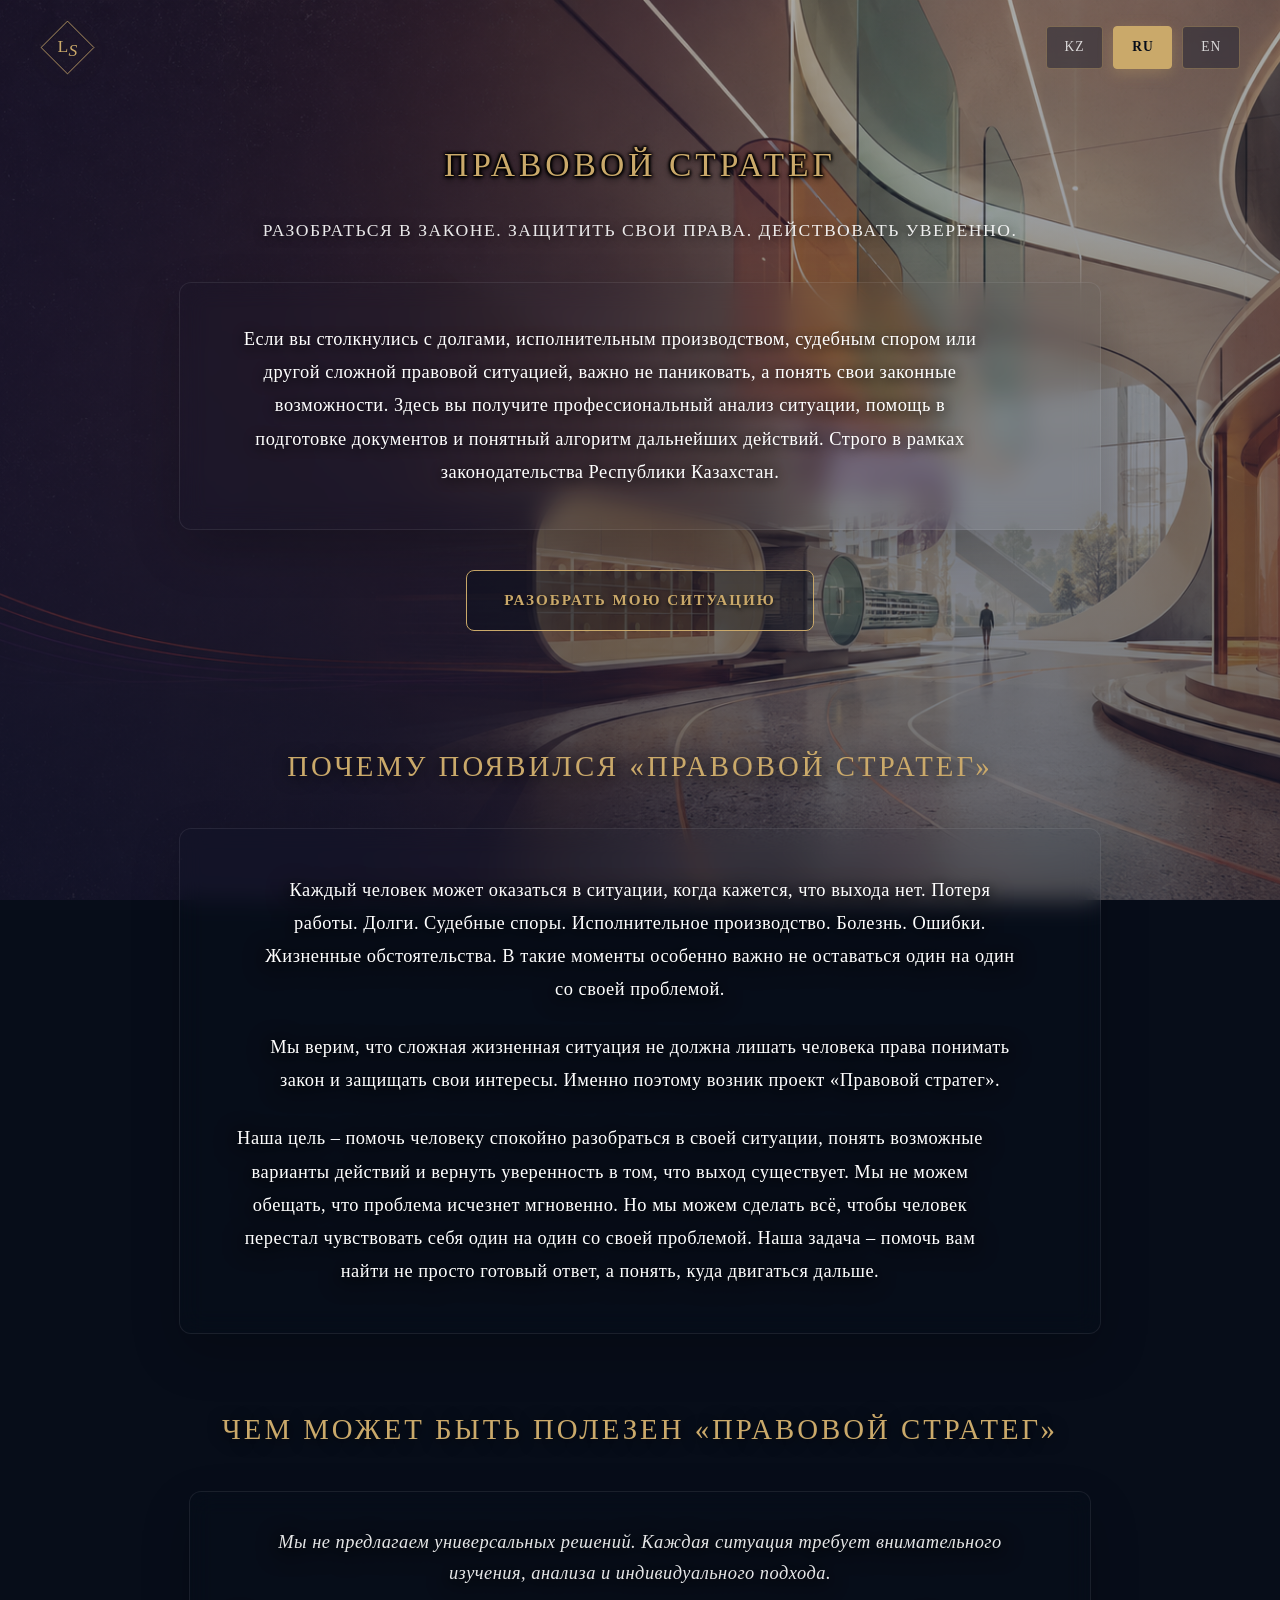
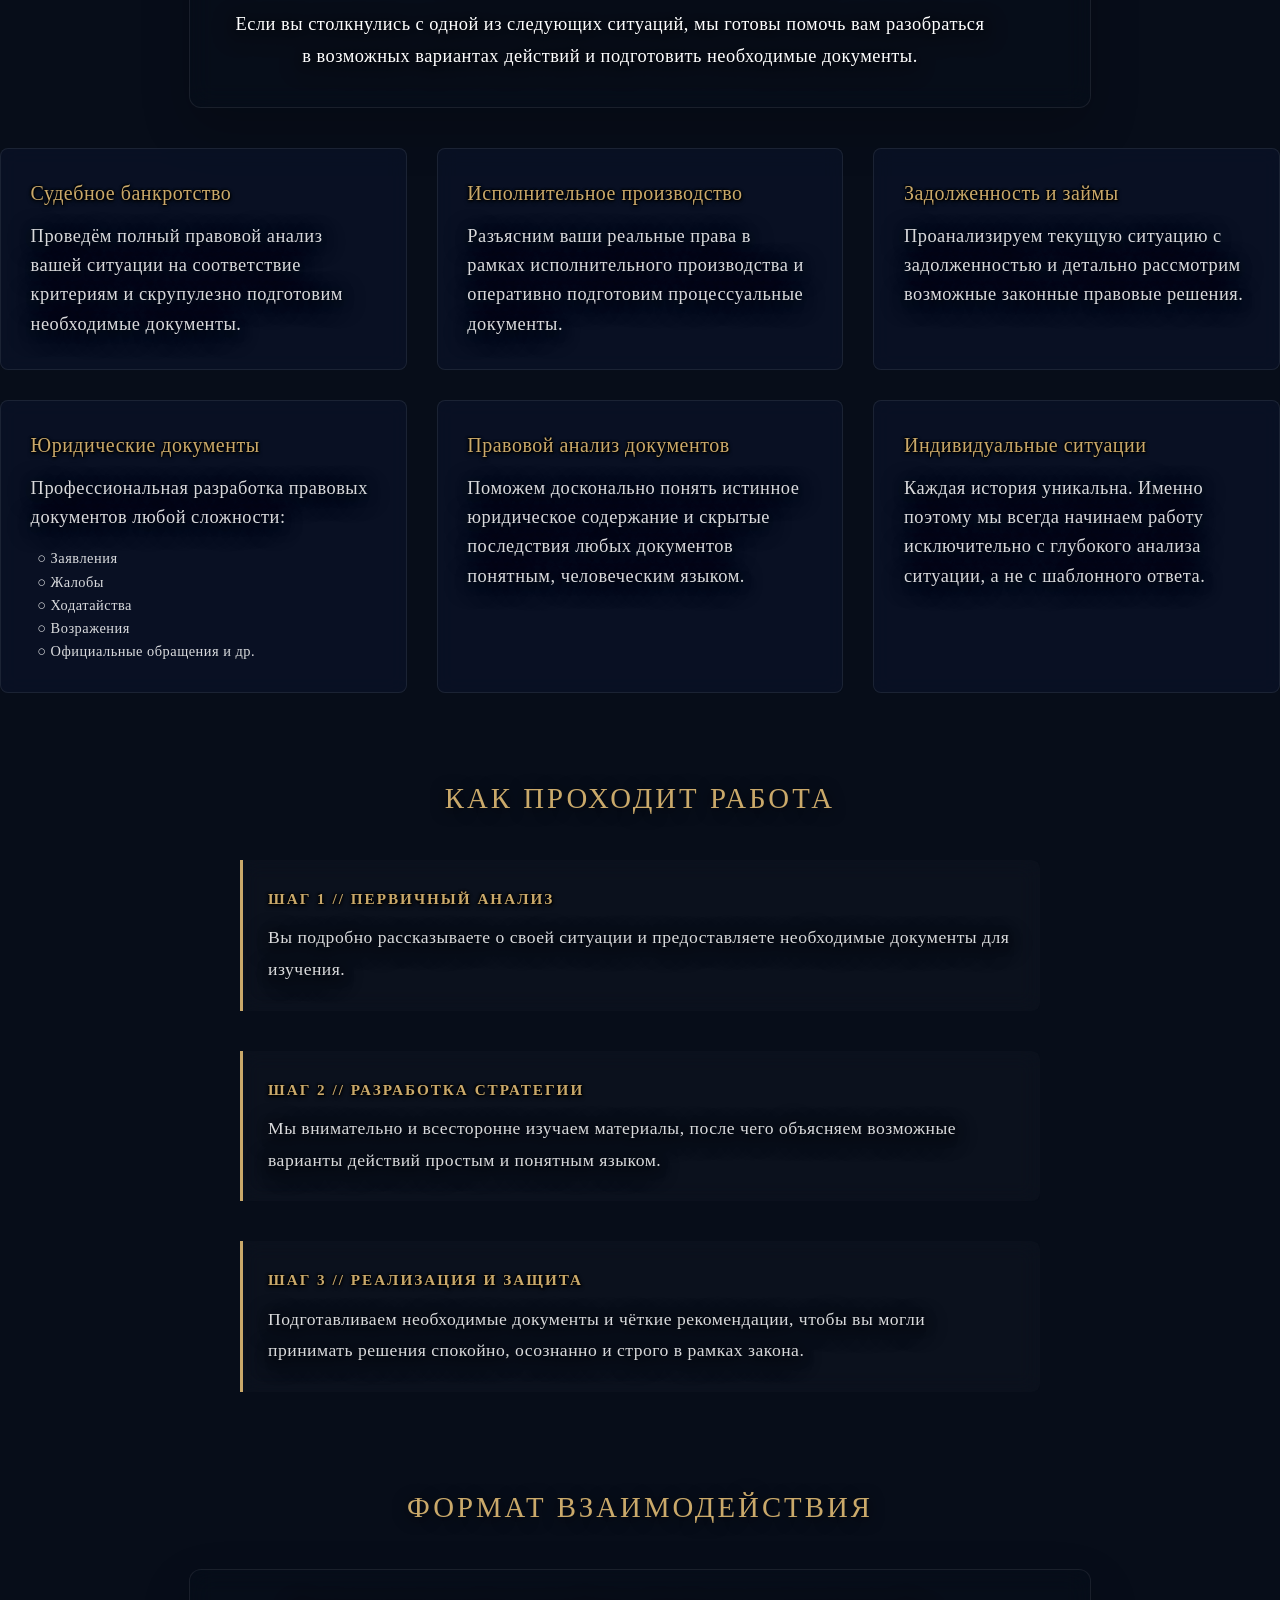
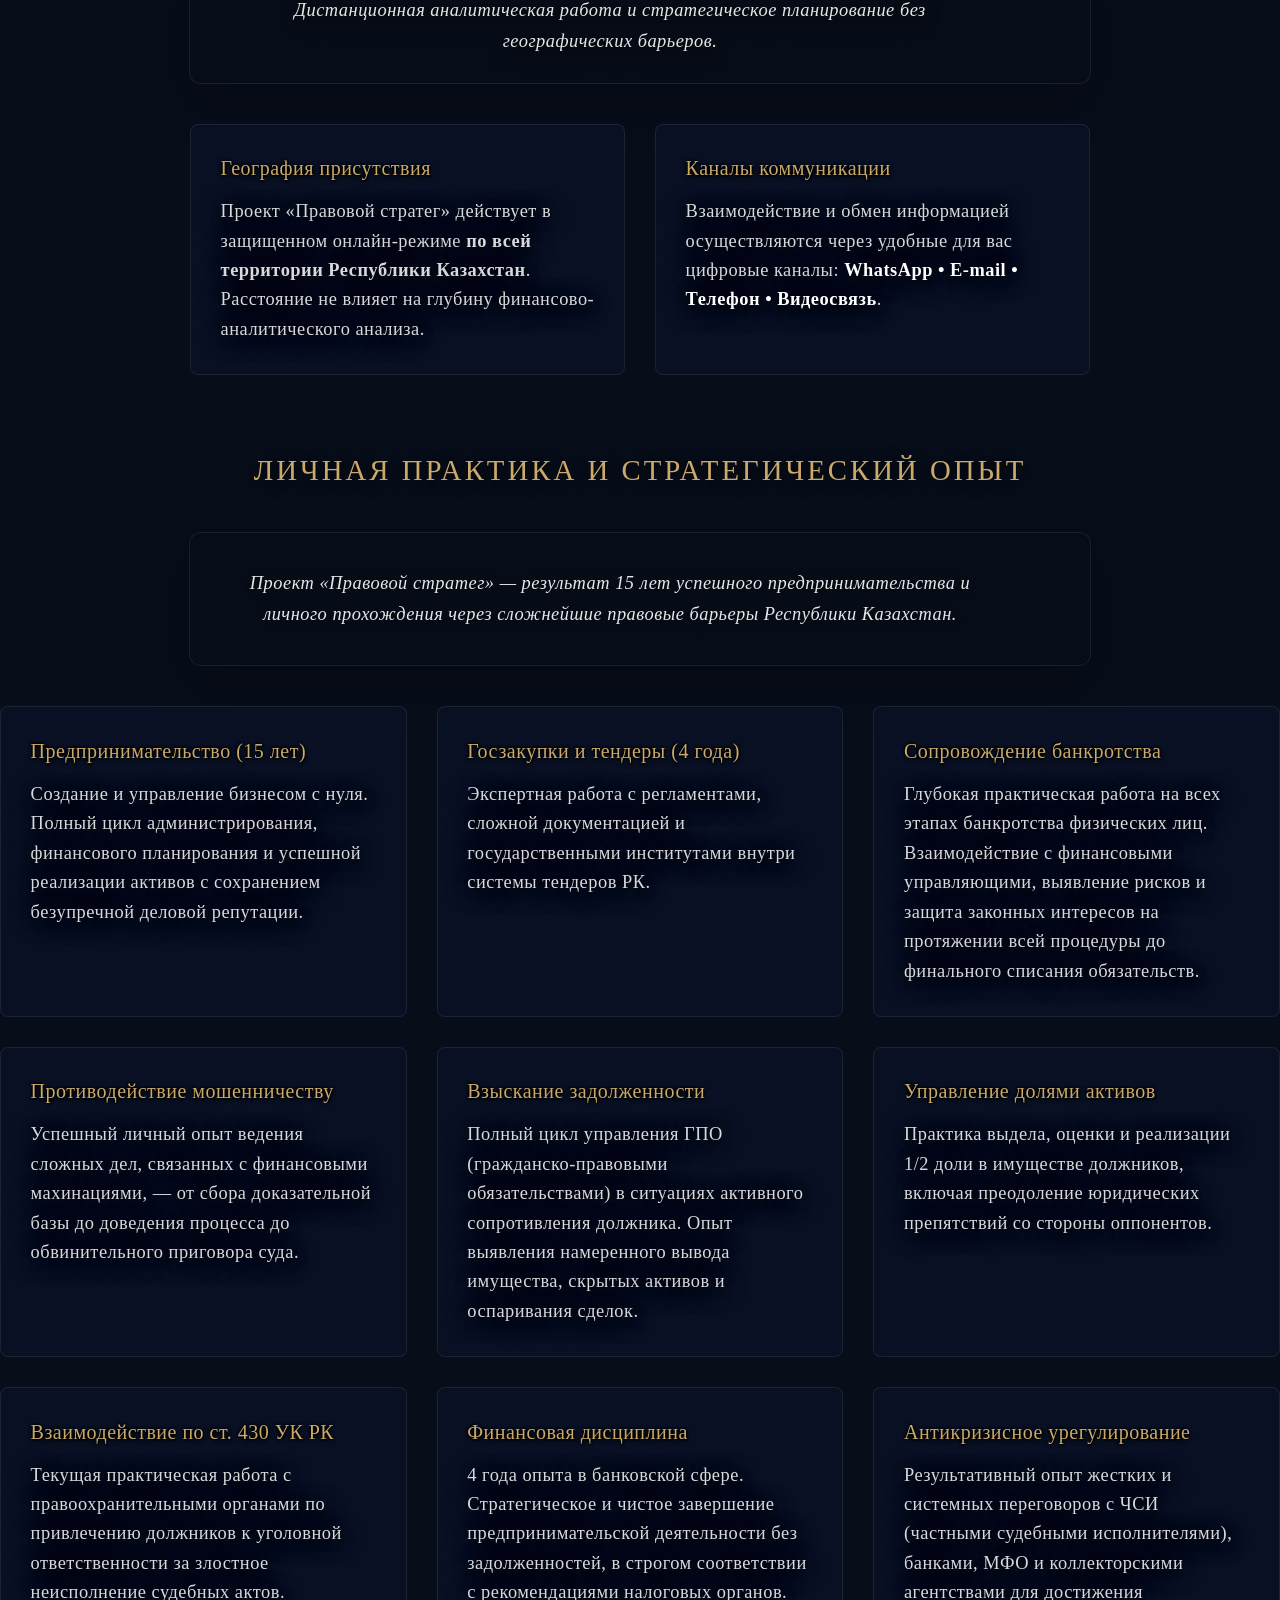
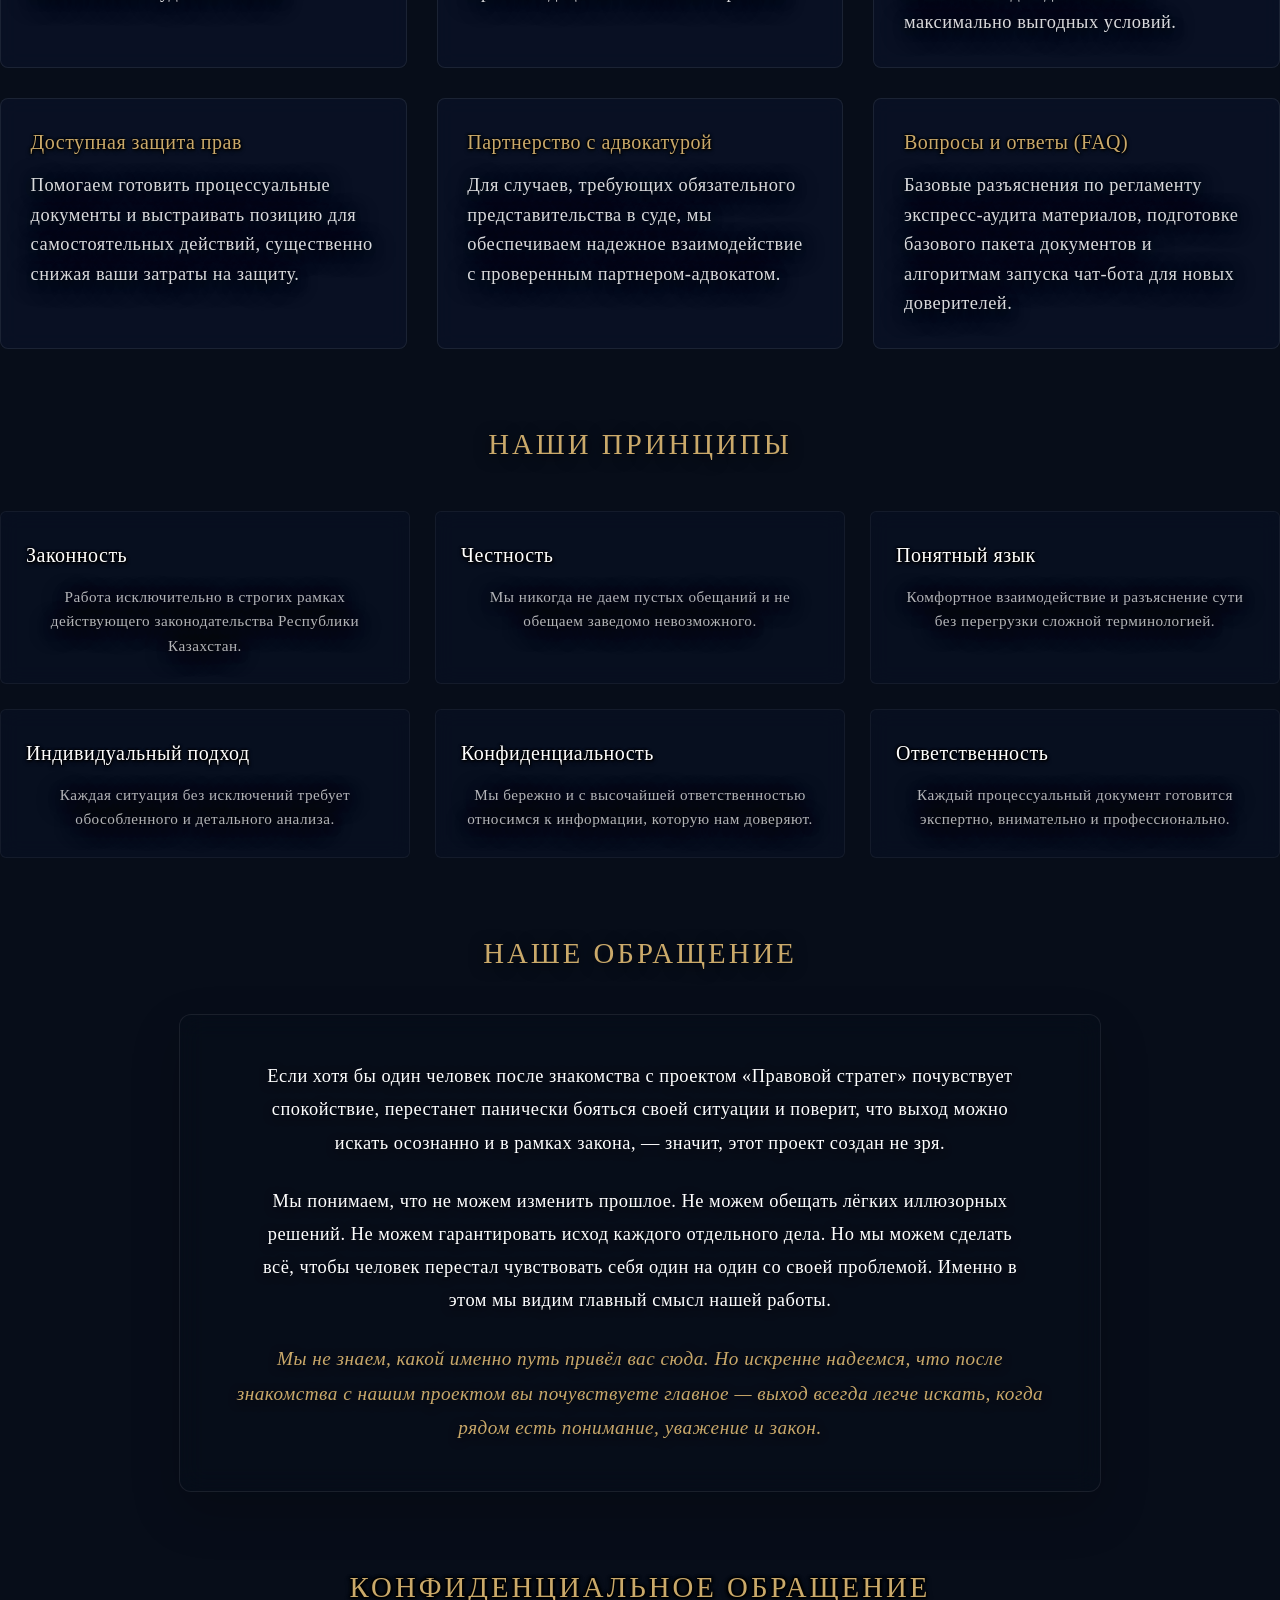
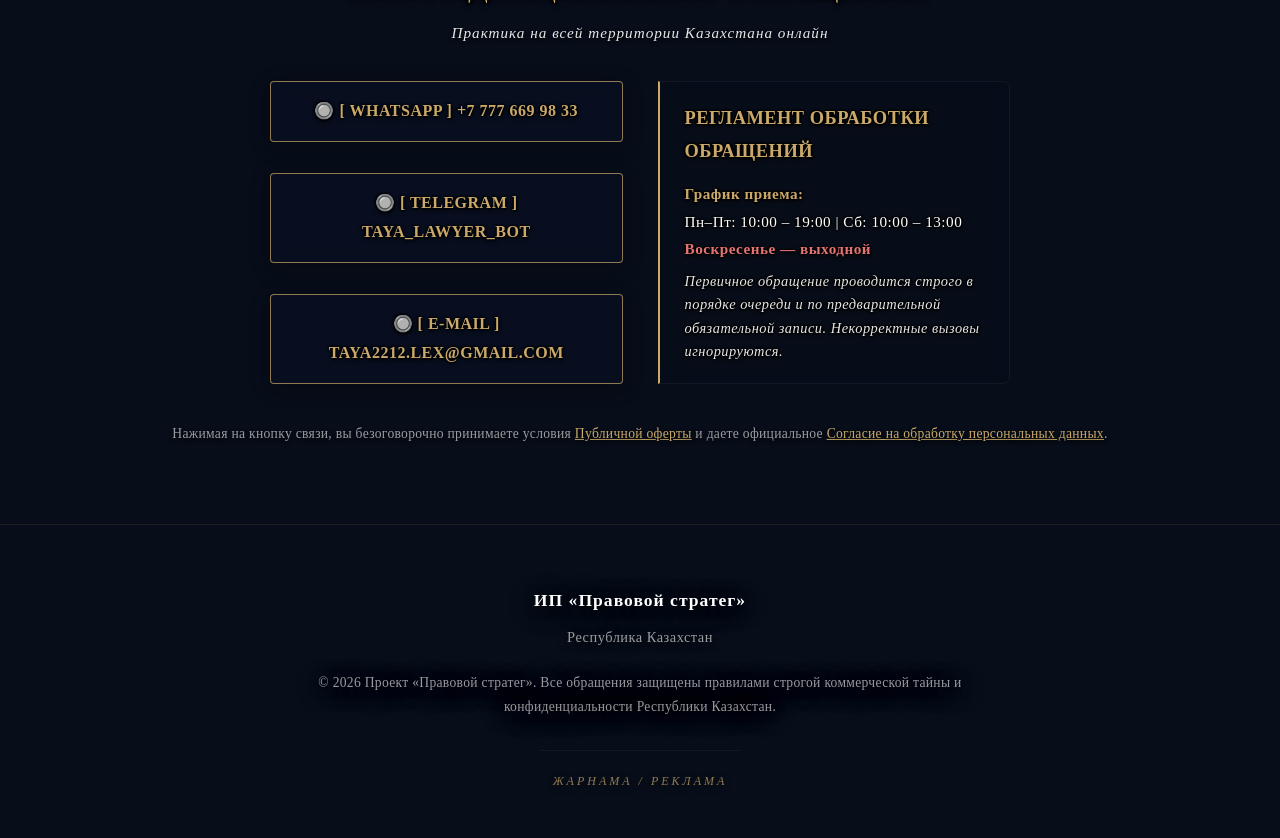
==== index.html @ 3679f8f4 "Update index.html" ====
<!DOCTYPE html>
<html lang="ru">
<head>
    <meta charset="UTF-8">
    <meta name="viewport" content="width=device-width, initial-scale=1.0">
    <title>Правовой стратег | Экспертные решения в РК</title>
    <style>
        :root {
            --bg-space: #070d19;          
            --bg-card: rgba(11, 19, 41, 0.7); 
            --color-mint: #ffffff;        
            --color-purple: #caa96a;      
            --color-ochre: #caa96a;       
            --text-muted: rgba(255, 255, 255, 0.85); 
            --text-sub: rgba(255, 255, 255, 0.9);   
            --radius-terminal: 8px;       
            --glow-orange: 0 4px 15px rgba(202, 169, 106, 0.15); 
            --transition-smooth: all 0.3s ease;
        }

        body { 
            font-family: 'Lora', 'Georgia', serif; 
            background-color: var(--bg-space); 
            background-image: linear-gradient(rgba(11, 19, 41, 0.35), rgba(11, 19, 41, 0.6)), url('bg-space.png');
            background-attachment: fixed;
            background-size: cover;
            background-position: center;
            color: var(--text-muted); 
            margin: 0; padding: 0; line-height: 1.8; letter-spacing: 0.5px; 
            -webkit-text-size-adjust: 100%; position: relative; overflow-x: hidden; 
        }
                /* ГЛОБАЛЬНЫЙ КРУГОВОЙ КОНТУР ДЛЯ ВСЕХ ЗАГОЛОВКОВ И ПОДЗАГОЛОВКОВ */
        header h1, h2, .subtitle, .manifesto-text {
            text-shadow: 1px 1px 3px #000000, -1px -1px 3px #000000, 
                         1px -1px 3px #000000, -1px 1px 3px #000000, 
                         0 3px 6px #000000 !important;
        }

        /* КОНТУР ДЛЯ ЗАГОЛОВКОВ ВНУТРИ КАРТОЧЕК */
        .card h3, .step-num, .principle-title {
            text-shadow: 1px 1px 2px #000000, -1px -1px 2px #000000, 
                         0 2px 4px #000000 !important;
        }

         .nav-panel {
            display: flex !important;
            justify-content: space-between !important;
            align-items: center !important;
            max-width: 100% !important; /* Полностью раздвигаем к углам экрана */
            margin: 0 auto !important;
            padding: 20px 40px !important; /* Элегантный и безопасный отступ от краев */
            width: 100% !important;
            box-sizing: border-box !important;
        }

        header { 
            text-align: center; 
            margin-bottom: 50px; 
            padding: 10px 20px 40px 20px !important; 
            background: transparent;
            border: none; 
            box-shadow: none;
        }

        header h1 {
            color: #caa96a !important;
            font-family: 'Lora', 'Georgia', serif !important;
            font-size: 2.1rem !important; 
            font-weight: 400 !important;
            letter-spacing: 4px !important; 
            margin: 30px 0 20px 0 !important;
            text-transform: uppercase;
            text-shadow: 0 2px 15px rgba(0, 0, 0, 0.9);
        }

        header .subtitle { 
            color: var(--text-sub) !important;
            font-size: 1.1rem !important;
            font-weight: 300 !important;
            margin-bottom: 35px; 
            letter-spacing: 1.5px; 
            text-transform: uppercase; 
            text-shadow: 0 2px 10px rgba(0,0,0,0.6) !important; 
        }

        header p, .text-block, section p { 
            color: #ffffff !important; 
            font-size: 1.15rem !important; 
            max-width: 760px !important; 
            margin: 0 auto 20px auto !important; 
            text-align: center !important; 
            font-weight: 500 !important; 
            line-height: 1.8 !important; 
            letter-spacing: 0.5px !important;
            text-shadow: 0 2px 12px rgba(0, 0, 0, 0.95), 0 4px 25px rgba(0, 0, 0, 0.95) !important; 
        }

        .btn, header .btn, a.btn { 
            display: inline-block !important; 
            background: rgba(7, 13, 25, 0.4) !important; 
            color: #caa96a !important; 
            padding: 16px 38px !important; 
            border: 1.5px solid #caa96a !important;
            border-radius: var(--radius-terminal) !important; 
            text-decoration: none !important; 
            font-family: 'Lora', serif !important;
            font-size: 0.95rem !important;
            font-weight: bold !important;
            letter-spacing: 2px !important; 
            text-transform: uppercase;
            text-shadow: 0 2px 4px rgba(0,0,0,0.8) !important;
            box-shadow: none !important; 
            transition: var(--transition-smooth) !important; 
            text-align: center; 
        }
        
        .btn:hover, header .btn:hover { 
            background: #caa96a !important; 
            color: #070d19 !important;
            box-shadow: var(--glow-orange) !important; 
            transform: translateY(-2px); 
        }

        .lang-switcher { 
            display: flex !important; 
            gap: 10px !important; 
        }

        .lang-btn { 
            background: rgba(11, 19, 41, 0.4) !important; 
            border: 1px solid rgba(202, 169, 106, 0.4) !important; 
            color: rgba(255, 255, 255, 0.8) !important; 
            padding: 8px 18px !important; 
            border-radius: 4px !important; 
            cursor: pointer !important; 
            font-family: 'Lora', serif !important; 
            font-size: 0.85rem !important; 
            letter-spacing: 1px !important; 
            text-decoration: none !important;
            backdrop-filter: blur(5px) !important;
            -webkit-backdrop-filter: blur(5px) !important;
            transition: all 0.3s ease !important; 
        }

        .lang-btn:hover { 
            border-color: #caa96a !important; 
            color: #caa96a !important; 
            background: rgba(11, 19, 41, 0.7) !important;
        }
        
        .lang-btn.active, .lang-switcher a.active { 
            background: #caa96a !important; 
            border-color: #caa96a !important; 
            color: #070d19 !important; 
            font-weight: bold !important; 
            box-shadow: 0 4px 15px rgba(202, 169, 106, 0.3) !important;
        }

        section { margin-bottom: 60px; }
        
        h2 { 
            font-size: 1.8rem !important; 
            font-family: 'Lora', serif !important;
            font-weight: 400 !important; 
            color: #caa96a !important; 
            margin-top: 70px !important;
            margin-bottom: 35px !important; 
            letter-spacing: 3px !important; 
            text-transform: uppercase; 
            text-align: center !important; 
            text-shadow: 0 2px 15px rgba(0,0,0,0.9) !important;
        }
        
        .card-grid {
            display: grid !important;
            grid-template-columns: repeat(3, minmax(280px, 1fr)) !important;
            gap: 30px !important; 
            margin-top: 40px !important;
            margin-bottom: 60px !important;
            align-items: stretch !important; 
        }

        @media (max-width: 992px) {
            .card-grid {
                grid-template-columns: repeat(auto-fit, minmax(280px, 1fr)) !important;
            }
        }

        .card {
            background: var(--bg-card) !important;
            border: 1px solid rgba(255, 255, 255, 0.08) !important;
            padding: 30px !important; 
            border-radius: var(--radius-terminal) !important; 
            backdrop-filter: blur(10px) !important;
            -webkit-backdrop-filter: blur(10px) !important;
            display: flex !important;
            flex-direction: column !important;
            justify-content: flex-start !important;
            text-align: left !important; 
            height: 100% !important;
            transition: var(--transition-smooth) !important;
            box-sizing: border-box !important;
        }

        .card:hover {
            border-color: rgba(202, 169, 106, 0.4) !important;
            transform: translateY(-4px) !important;
            box-shadow: 0 10px 30px rgba(202, 169, 106, 0.05) !important;
        }

        .card h3 {
            color: #caa96a !important; 
            font-family: 'Lora', serif !important;
            font-size: 1.25rem !important;
            font-weight: 400 !important;
            margin-top: 0 !important;
            margin-bottom: 15px !important;
            line-height: 1.4 !important;
            letter-spacing: 0.5px !important;
        }

        .card p, .card li {
            margin: 0 !important;
            line-height: 1.6 !important;
            color: rgba(255, 255, 255, 0.85) !important;
            text-align: left !important;
        }

        .docs-list { margin: 15px 0 0 0; padding-left: 20px; color: #caa96a; font-size: 0.9rem; list-style-type: '○ '; }
        .docs-list li { margin-bottom: 8px; color: #cbd5e1; }

        .timeline { 
            display: flex !important; 
            flex-direction: column !important; 
            gap: 20px !important; 
            max-width: 800px !important;
            margin: 0 auto !important;
        }
        
        .step-box { 
            background: rgba(255, 255, 255, 0.02) !important;
            border-left: 3px solid #caa96a !important; 
            padding: 25px !important;
            margin-bottom: 20px !important;
            border-radius: 0 8px 8px 0 !important;
            backdrop-filter: blur(10px) !important;
            -webkit-backdrop-filter: blur(10px) !important;
        }
        
        .step-num { 
            color: #caa96a !important; 
            font-family: 'Lora', serif !important;
            font-size: 0.95rem !important;
            text-transform: uppercase !important;
            letter-spacing: 2px !important;
            margin-bottom: 10px !important;
            font-weight: bold !important;
        }
        
        .step-text { 
            font-size: 1.1rem !important;
            color: var(--text-muted) !important;
            margin: 0 !important;
            text-align: left !important;
        }

        .grid-principles { 
            display: grid !important; 
            grid-template-columns: repeat(3, minmax(240px, 1fr)) !important; 
            gap: 25px !important; 
            margin-top: 40px !important;
        }

        @media (max-width: 768px) {
            .grid-principles {
                grid-template-columns: repeat(auto-fit, minmax(240px, 1fr)) !important;
            }
        }
        
        .principle-box { 
            background: rgba(11, 19, 41, 0.45) !important; 
                        border: 1px solid rgba(255, 255, 255, 0.05) !important; 
            padding: 25px !important; 
            border-radius: 6px !important; 
            backdrop-filter: blur(10px) !important; 
            -webkit-backdrop-filter: blur(10px) !important;
            transition: var(--transition-smooth) !important;
        }
        
        .principle-box:hover { 
            border-color: rgba(202, 169, 106, 0.4) !important;
            box-shadow: 0 10px 30px rgba(202, 169, 106, 0.05) !important;
        }
        
        .principle-title { 
            color: var(--color-mint) !important; 
            font-family: 'Lora', serif !important; 
            font-size: 1.25rem !important; 
            font-weight: 400 !important; 
            margin-bottom: 12px !important; 
            letter-spacing: 0.5px !important;
            text-transform: none !important; 
        }
        
        .principle-desc { 
            font-size: 0.95rem !important; 
            color: rgba(255, 255, 255, 0.7) !important; 
            margin: 0 !important; 
            line-height: 1.6 !important;
        }

        .contacts-block { 
            text-align: center !important;
            background: transparent !important;
            border: none !important;
            box-shadow: none !important;
            padding: 0 !important;
        }

        .contact-buttons {
            margin: 0;
            max-width: 100%;
            display: flex !important;
            flex-direction: column !important;
            justify-content: space-between !important;
            gap: 15px !important;
        }
                .contact-link { 
            display: block !important;
            text-align: left !important;
            padding: 15px 20px !important;
            border: 1px solid rgba(202, 169, 106, 0.3) !important;
            color: #caa96a !important;
            text-decoration: none !important;
            border-radius: 4px !important;
            background: rgba(11, 19, 41, 0.65) !important;
            backdrop-filter: blur(10px) !important;
            -webkit-backdrop-filter: blur(10px) !important;
            font-family: 'Lora', serif !important;
            letter-spacing: 0.5px !important;
            font-size: 1rem !important;
            font-weight: normal !important;
            text-transform: none !important;
            transition: var(--transition-smooth) !important;
        }

        .contact-link:hover { 
            border-color: rgba(202, 169, 106, 0.6) !important;
            background: rgba(11, 19, 41, 0.8) !important;
            box-shadow: var(--glow-orange) !important;
            transform: translateY(-2px);
        }

        .logo-box { 
            display: flex !important;
            align-items: center !important;
            filter: drop-shadow(0 4px 15px rgba(202, 169, 106, 0.2)) !important;
        }

        .welcome-bento {
            background: rgba(11, 19, 41, 0.05) !important;
            border: 1px solid rgba(255, 255, 255, 0.08) !important;
            padding: 40px 50px !important;
            border-radius: 12px !important;
            backdrop-filter: blur(12px) !important;
            -webkit-backdrop-filter: blur(12px) !important;
            max-width: 820px !important;
            margin: 0 auto 40px auto !important;
            box-shadow: 0 20px 50px rgba(0, 0, 0, 0.2) !important;
        }
                /* ========================================================
           ПРОФЕССИОНАЛЬНАЯ МОБИЛЬНАЯ АДАПТАЦИЯ (ШРИФТЫ И ОТСТУПЫ)
           ======================================================== */

        /* Корректировка для планшетов (экраны до 768px) */
        @media (max-width: 768px) {
            .nav-panel {
                padding: 15px 20px !important; /* Уменьшаем отступы навигации по бокам */
            }
            header h1 {
                font-size: 1.8rem !important; /* Слегка уменьшаем главный заголовок */
                letter-spacing: 2px !important;
            }
            h2 {
                font-size: 1.5rem !important; /* Корректируем заголовки секций */
                margin-top: 50px !important;
            }
            .welcome-bento {
                padding: 30px 25px !important; /* Делаем хрустальные рамки компактнее */
                margin-bottom: 30px !important;
            }
            header p, .text-block, section p {
                font-size: 1.05rem !important; /* Мягко уменьшаем текст для чтения */
            }
            /* Перестраиваем финальную сетку контактов в один столбец */
            div[style*="display: grid"][style*="max-width: 740px"] {
                grid-template-columns: 1fr !important;
                gap: 20px !important;
            }
            /* Закругляем углы регламента со всех сторон на мобильных */
            div[style*="border-radius: 0 6px 6px 0"] {
                border-radius: 6px !important;
                border-left: 1px solid rgba(255,255,255,0.05) !important;
                border-top: 2px solid #caa96a !important; /* Переносим золотой акцент наверх */
                padding: 25px 20px !important;
            }
        }

        /* Корректировка для смартфонов (экраны до 480px) */
        @media (max-width: 480px) {
            .nav-panel {
                padding: 15px 15px !important;
                flex-direction: row !important; /* Оставляем логотип и языки в одну линию */
            }
            .logo-box svg {
                width: 45px !important; /* Делаем логотип чуть компактнее */
                height: 45px !important;
            }
            .lang-btn {
                padding: 6px 12px !important; /* Уменьшаем кнопки языков */
                font-size: 0.75rem !important;
            }
            header h1 {
                font-size: 1.5rem !important; /* Заголовок не будет разбиваться на некрасивые куски */
                letter-spacing: 1px !important;
            }
            header .subtitle {
                font-size: 0.95rem !important;
                letter-spacing: 1px !important;
                margin-bottom: 25px !important;
            }
            .btn, header .btn, a.btn {
                padding: 14px 28px !important; /* Кнопка идеально впишется в экран телефона */
                font-size: 0.85rem !important;
                width: 100% !important; /* Растягиваем кнопку на всю ширину экрана для удобного нажатия пальцем */
                box-sizing: border-box !important;
            }
            .card {
                padding: 20px !important; /* Экономим экранное пространство внутри карточек */
            }
            .card h3 {
                font-size: 1.15rem !important;
            }
        }

    </style>
    </head>
<body>
    <!-- Верхняя панель: Логотип и языковой переключатель -->
    <div class="nav-panel">
        <div class="logo-box" style="margin: 0;">
            <svg width="55" height="55" viewBox="0 0 100 100" fill="none" xmlns="http://w3.org">
                <path d="M50 2 L98 50 L50 98 L2 50 Z" stroke="#caa96a" stroke-width="1.5" stroke-linejoin="round"/>
                <text x="32" y="58" font-family="'Lora', serif" font-size="32" fill="#caa96a" font-weight="400">L</text>
                <text x="52" y="66" font-family="'Lora', serif" font-size="32" fill="#caa96a" font-style="italic" font-weight="400">S</text>
                <defs>
                    <linearGradient id="goldGlaze" x1="0" y1="0" x2="100" y2="100" gradientUnits="userSpaceOnUse">
                        <stop offset="0%" stop-color="#caa96a"/> <stop offset="50%" stop-color="#99793d"/> <stop offset="100%" stop-color="#e8cf9b"/>
                    </linearGradient>
                </defs>
            </svg>
        </div>
        
        <div class="lang-switcher" style="margin: 0;">
            <a href="index-kz.html" class="lang-btn">KZ</a>
            <a href="index.html" class="lang-btn active">RU</a>
            <a href="index-en.html" class="lang-btn">EN</a>
        </div>
    </div>

    <header>
        <h1>ПРАВОВОЙ СТРАТЕГ</h1>
        <div class="subtitle">Разобраться в законе. Защитить свои права. Действовать уверенно.</div>
                <div class="welcome-bento">
            <p style="margin: 0 !important; font-size: 1.15rem !important; text-align: center !important; font-weight: 500 !important; text-shadow: 0 2px 12px rgba(0, 0, 0, 0.95) !important; color: #ffffff !important;">
                Если вы столкнулись с долгами, исполнительным производством, судебным спором или другой сложной правовой ситуацией, 
                важно не паниковать, а понять свои законные возможности. Здесь вы получите профессиональный анализ ситуации, 
                помощь в подготовке документов и понятный алгоритм дальнейших действий. Строго в рамках законодательства Республики Казахстан.
                              </p>
        </div>
                <!-- Возвращаем кнопку на место и закрываем шапку -->
        <a href="https://wa.me/77776699833" class="btn" target="_blank">РАЗОБРАТЬ МОЮ СИТУАЦИЮ</a>
    </header>

               <!-- Секция: Миссия проекта в хрустальном Bento-монолите -->
    <section>
        <h2>Почему появился «Правовой стратег»</h2>
        <div class="welcome-bento" style="background: rgba(11, 19, 41, 0.05) !important; border: 1px solid rgba(255, 255, 255, 0.08) !important; padding: 45px 50px !important; border-radius: 12px !important; backdrop-filter: blur(12px) !important; -webkit-backdrop-filter: blur(12px) !important; max-width: 820px !important; margin: 0 auto !important; box-shadow: 0 20px 50px rgba(0, 0, 0, 0.2) !important;">
            <div class="text-block" style="margin-bottom: 25px !important; font-size: 1.15rem !important; line-height: 1.8 !important;">Каждый человек может оказаться в ситуации, когда кажется, что выхода нет. Потеря работы. Долги. Судебные споры. Исполнительное производство. Болезнь. Ошибки. Жизненные обстоятельства. В такие моменты особенно важно не оставаться один на один со своей проблемой.</div>
            <div class="text-block" style="margin-bottom: 25px !important; font-size: 1.15rem !important; line-height: 1.8 !important;">Мы верим, что сложная жизненная ситуация не должна лишать человека права понимать закон и защищать свои интересы. Именно поэтому возник проект «Правовой стратег».</div>
            <div class="text-block" style="margin: 0 !important; font-size: 1.15rem !important; line-height: 1.8 !important;">Наша цель – помочь человеку спокойно разобраться в своей ситуации, понять возможные варианты действий и вернуть уверенность в том, что выход существует. Мы не можем обещать, что проблема исчезнет мгновенно. Но мы можем сделать всё, чтобы человек перестал чувствовать себя один на один со своей проблемой. Наша задача – помочь вам найти не просто готовый ответ, а понять, куда двигаться дальше.</div>
        </div>
    </section>

    <!-- Секция: Карта правовой помощи -->
    <section>
        <h2>Чем может быть полезен «Правовой стратег»</h2>
        
        <!-- Хрустальная Bento-подложка для вводных субтитров -->
        <div class="welcome-bento" style="background: rgba(11, 19, 41, 0.05) !important; border: 1px solid rgba(255, 255, 255, 0.08) !important; padding: 35px 40px !important; border-radius: 12px !important; backdrop-filter: blur(12px) !important; -webkit-backdrop-filter: blur(12px) !important; max-width: 820px !important; margin: 0 auto 40px auto !important; box-shadow: 0 20px 50px rgba(0, 0, 0, 0.2) !important;">
            <div class="text-block" style="font-style: italic !important; margin-bottom: 20px !important; color: var(--text-sub) !important; font-size: 1.15rem !important; line-height: 1.7 !important; text-align: center !important;">
                Мы не предлагаем универсальных решений. Каждая ситуация требует внимательного изучения, анализа и индивидуального подхода.
            </div>
            <div class="text-block" style="margin: 0 !important; font-size: 1.15rem !important; line-height: 1.7 !important; text-align: center !important; color: #ffffff !important;">
                Если вы столкнулись с одной из следующих ситуаций, мы готовы помочь вам разобраться в возможных вариантах действий и подготовить необходимые документы.
            </div>
        </div>
            <div class="card-grid">
            <div class="card">

                <h3>Судебное банкротство</h3>
                <p>Проведём полный правовой анализ вашей ситуации на соответствие критериям и скрупулезно подготовим необходимые документы.</p>
            </div>
            <div class="card">
                <h3>Исполнительное производство</h3>
                <p>Разъясним ваши реальные права в рамках исполнительного производства и оперативно подготовим процессуальные документы.</p>
            </div>
            <div class="card">
                <h3>Задолженность и займы</h3>
                <p>Проанализируем текущую ситуацию с задолженностью и детально рассмотрим возможные законные правовые решения.</p>
            </div>
            <div class="card">
                <h3>Юридические документы</h3>
                <p>Профессиональная разработка правовых документов любой сложности:</p>
                <ul class="docs-list">
                    <li>Заявления</li>
                    <li>Жалобы</li>
                    <li>Ходатайства</li>
                    <li>Возражения</li>
                    <li>Официальные обращения и др.</li>
                </ul>
            </div>
            <div class="card">
                <h3>Правовой анализ документов</h3>
                <p>Поможем досконально понять истинное юридическое содержание и скрытые последствия любых документов понятным, человеческим языком.</p>
            </div>
            <div class="card">
                <h3>Индивидуальные ситуации</h3>
                <p>Каждая история уникальна. Именно поэтому мы всегда начинаем работу исключительно с глубокого анализа ситуации, а не с шаблонного ответа.</p>
            </div>
        </div>
    </section>
            <!-- Секция: Пошаговый алгоритм -->
    <section style="margin-top: 80px;">
        <h2>Как проходит работа</h2>
        <div class="timeline">
            <div class="step-box">
                <div class="step-num">Шаг 1 // Первичный анализ</div>
                <p class="step-text">Вы подробно рассказываете о своей ситуации и предоставляете необходимые документы для изучения.</p>
            </div>
            <div class="step-box">
                <div class="step-num">Шаг 2 // Разработка стратегии</div>
                <p class="step-text">Мы внимательно и всесторонне изучаем материалы, после чего объясняем возможные варианты действий простым и понятным языком.</p>
            </div>
            <div class="step-box">
                <div class="step-num">Шаг 3 // Реализация и защита</div>
                <p class="step-text">Подготавливаем необходимые документы и чёткие рекомендации, чтобы вы могли принимать решения спокойно, осознанно и строго в рамках закона.</p>
            </div>
        </div>
    </section>
    <!-- Секция: Формат взаимодействия -->
    <section>
        <h2>Формат взаимодействия</h2>
        
        <!-- Хрустальная Bento-подложка под субтитры -->
        <div class="welcome-bento" style="background: rgba(11, 19, 41, 0.05) !important; border: 1px solid rgba(255, 255, 255, 0.08) !important; padding: 25px 40px !important; border-radius: 12px !important; backdrop-filter: blur(12px) !important; -webkit-backdrop-filter: blur(12px) !important; max-width: 820px !important; margin: 0 auto 40px auto !important; box-shadow: 0 20px 50px rgba(0, 0, 0, 0.2) !important;">
            <div class="text-block" style="font-style: italic !important; margin: 0 !important; color: var(--text-sub) !important; font-size: 1.15rem !important; line-height: 1.7 !important; text-align: center !important;">
                Дистанционная аналитическая работа и стратегическое планирование без географических барьеров.
            </div>
        </div>
        
        <!-- Жесткое выравнивание карточек в два аккуратных столбца -->
        <div style="display: grid !important; grid-template-columns: repeat(2, minmax(280px, 1fr)) !important; gap: 30px !important; max-width: 900px !important; margin: 0 auto !important; align-items: stretch !important;">
            <div class="card">
                <h3>География присутствия</h3>
                <p>Проект «Правовой стратег» действует в защищенном онлайн-режиме <strong>по всей территории Республики Казахстан</strong>. Расстояние не влияет на глубину финансово-аналитического анализа.</p>
            </div>
            <div class="card">
                <h3>Каналы коммуникации</h3>
                <p>Взаимодействие и обмен информацией осуществляются через удобные для вас цифровые каналы: <strong style="color: var(--color-mint);">WhatsApp • E-mail • Телефон • Видеосвязь</strong>.</p>
            </div>
        </div>
    </section>
    <!-- Секция: Личная практика и стратегический опыт -->
    <section>
        <h2>Личная практика и стратегический опыт</h2>
        
        <!-- Оставляем строго одну хрустальную Bento-подложку -->
        <div class="welcome-bento" style="background: rgba(11, 19, 41, 0.05) !important; border: 1px solid rgba(255, 255, 255, 0.08) !important; padding: 35px 40px !important; border-radius: 12px !important; backdrop-filter: blur(12px) !important; -webkit-backdrop-filter: blur(12px) !important; max-width: 820px !important; margin: 0 auto 40px auto !important; box-shadow: 0 20px 50px rgba(0, 0, 0, 0.2) !important;">
            <div class="text-block" style="font-style: italic !important; margin: 0 !important; color: var(--text-sub) !important; font-size: 1.15rem !important; line-height: 1.7 !important; text-align: center !important; text-shadow: 0 2px 12px rgba(0, 0, 0, 0.95) !important;">
                Проект «Правовой стратег» — результат 15 лет успешного предпринимательства и личного прохождения через сложнейшие правовые барьеры Республики Казахстан.
            </div>
        </div>
        
        <div class="card-grid">
            <div class="card">

                <h3>Предпринимательство (15 лет)</h3>
                <p>Создание и управление бизнесом с нуля. Полный цикл администрирования, финансового планирования и успешной реализации активов с сохранением безупречной деловой репутации.</p>
            </div>
            <div class="card">
                <h3>Госзакупки и тендеры (4 года)</h3>
                <p>Экспертная работа с регламентами, сложной документацией и государственными институтами внутри системы тендеров РК.</p>
            </div>
            <div class="card">
                <h3>Сопровождение банкротства</h3>
                <p>Глубокая практическая работа на всех этапах банкротства физических лиц. Взаимодействие с финансовыми управляющими, выявление рисков и защита законных интересов на протяжении всей процедуры до финального списания обязательств.</p>
            </div>
            <div class="card">
                <h3>Противодействие мошенничеству</h3>
                <p>Успешный личный опыт ведения сложных дел, связанных с финансовыми махинациями, — от сбора доказательной базы до доведения процесса до обвинительного приговора суда.</p>
            </div>
                        <div class="card">
                <h3>Взыскание задолженности</h3>
                <p>Полный цикл управления ГПО (гражданско-правовыми обязательствами) в ситуациях активного сопротивления должника. Опыт выявления намеренного вывода имущества, скрытых активов и оспаривания сделок.</p>
            </div>
            <div class="card">
                <h3>Управление долями активов</h3>
                <p>Практика выдела, оценки и реализации 1/2 доли в имуществе должников, включая преодоление юридических препятствий со стороны оппонентов.</p>
            </div>
            <div class="card">
                <h3>Взаимодействие по ст. 430 УК РК</h3>
                <p>Текущая практическая работа с правоохранительными органами по привлечению должников к уголовной ответственности за злостное неисполнение судебных актов.</p>
            </div>
            <div class="card">
                <h3>Финансовая дисциплина</h3>
                <p>4 года опыта в банковской сфере. Стратегическое и чистое завершение предпринимательской деятельности без задолженностей, в строгом соответствии с рекомендациями налоговых органов.</p>
            </div>
            <div class="card">
                <h3>Антикризисное урегулирование</h3>
                <p>Результативный опыт жестких и системных переговоров с ЧСИ (частными судебными исполнителями), банками, МФО и коллекторскими агентствами для достижения максимально выгодных условий.</p>
            </div>
            <div class="card">
                <h3>Доступная защита прав</h3>
                <p>Помогаем готовить процессуальные документы и выстраивать позицию для самостоятельных действий, существенно снижая ваши затраты на защиту.</p>
            </div>
            <div class="card">
                <h3>Партнерство с адвокатурой</h3>
                <p>Для случаев, требующих обязательного представительства в суде, мы обеспечиваем надежное взаимодействие с проверенным партнером-адвокатом.</p>
            </div>
            <div class="card">
                <h3>Вопросы и ответы (FAQ)</h3>
                <p>Базовые разъяснения по регламенту экспресс-аудита материалов, подготовке базового пакета документов и алгоритмам запуска чат-бота для новых доверителей.</p>
            </div>
        </div>
    </section>
            <!-- Секция: Наши принципы -->
    <section>
        <h2>Наши принципы</h2>
        <div class="grid-principles">
            <div class="principle-box">
                <div class="principle-title">Законность</div>
                <p class="principle-desc">Работа исключительно в строгих рамках действующего законодательства Республики Казахстан.</p>
            </div>
            <div class="principle-box">
                <div class="principle-title">Честность</div>
                <p class="principle-desc">Мы никогда не даем пустых обещаний и не обещаем заведомо невозможного.</p>
            </div>
            <div class="principle-box">
                <div class="principle-title">Понятный язык</div>
                <p class="principle-desc">Комфортное взаимодействие и разъяснение сути без перегрузки сложной терминологией.</p>
            </div>
            <div class="principle-box">
                <div class="principle-title">Индивидуальный подход</div>
                <p class="principle-desc">Каждая ситуация без исключений требует обособленного и детального анализа.</p>
            </div>
            <div class="principle-box">
                <div class="principle-title">Конфиденциальность</div>
                <p class="principle-desc">Мы бережно и с высочайшей ответственностью относимся к информации, которую нам доверяют.</p>
            </div>
            <div class="principle-box">
                <div class="principle-title">Ответственность</div>
                <p class="principle-desc">Каждый процессуальный документ готовится экспертно, внимательно и профессионально.</p>
            </div>
        </div>
    </section>
            <!-- Секция: Наше обращение -->
       <!-- Секция: Наше обращение в хрустальном Bento-монолите -->
    <section>
        <h2>Наше обращение</h2>
        <div class="welcome-bento" style="background: rgba(11, 19, 41, 0.05) !important; border: 1px solid rgba(255, 255, 255, 0.08) !important; padding: 45px 50px !important; border-radius: 12px !important; backdrop-filter: blur(12px) !important; -webkit-backdrop-filter: blur(12px) !important; max-width: 820px !important; margin: 0 auto !important; box-shadow: 0 20px 50px rgba(0, 0, 0, 0.2) !important;">
            <div class="text-block" style="margin-bottom: 25px !important; font-size: 1.15rem !important; line-height: 1.8 !important; color: #ffffff !important; text-shadow: 0 2px 8px rgba(0, 0, 0, 0.5) !important;">Если хотя бы один человек после знакомства с проектом «Правовой стратег» почувствует спокойствие, перестанет панически бояться своей ситуации и поверит, что выход можно искать осознанно и в рамках закона, — значит, этот проект создан не зря.</div>
            <div class="text-block" style="margin-bottom: 25px !important; font-size: 1.15rem !important; line-height: 1.8 !important; color: #ffffff !important; text-shadow: 0 2px 8px rgba(0, 0, 0, 0.5) !important;">Мы понимаем, что не можем изменить прошлое. Не можем обещать лёгких иллюзорных решений. Не можем гарантировать исход каждого отдельного дела. Но мы можем сделать всё, чтобы человек перестал чувствовать себя один на один со своей проблемой. Именно в этом мы видим главный смысл нашей работы.</div>
            <div class="manifesto-text" style="margin: 20px 0 0 0 !important; color: #caa96a !important; font-family: 'Lora', serif !important; text-align: center !important; font-size: 1.2rem !important; font-style: italic !important; line-height: 1.8 !important; letter-spacing: 0.5px !important; text-shadow: 0 2px 10px rgba(0, 0, 0, 0.6) !important;">Мы не знаем, какой именно путь привёл вас сюда. Но искренне надеемся, что после знакомства с нашим проектом вы почувствуете главное — выход всегда легче искать, когда рядом есть понимание, уважение и закон.</div>
        </div>
    </section>

            <h2 style="text-shadow: 1px 1px 3px #000000, -1px -1px 3px #000000, 1px -1px 3px #000000, -1px 1px 3px #000000, 0 3px 6px #000000 !important; margin-bottom: 5px !important; text-align: center !important;">Конфиденциальное обращение</h2>
            <p style="font-size: 0.95rem; color: var(--text-sub); margin: 0 0 35px 0; font-style: italic; letter-spacing: 1px; text-align: center !important; text-shadow: 0 2px 4px rgba(0,0,0,0.9) !important;">Практика на всей территории Казахстана онлайн</p>
            
            <!-- ЖЕСТКАЯ ДВУХКОЛОНОЧНАЯ BENTO GRID СЕТКА С КОНТУРНЫМ ТЕКСТОМ И ИНТЕРАКТИВНЫМИ КНОПКАМИ -->
            <div style="display: grid !important; grid-template-columns: repeat(2, minmax(290px, 1fr)) !important; gap: 35px !important; text-align: left !important; max-width: 740px !important; margin: 0 auto !important; align-items: stretch !important;">
                
                <div class="contact-buttons" style="display: flex !important; flex-direction: column !important; gap: 15px !important; justify-content: space-between !important; margin: 0 !important;">
                   <a href="https://wa.me/77776699833" class="contact-link" style="background: rgba(11, 19, 41, 0.4) !important; border: 1.5px solid rgba(202, 169, 106, 0.7) !important; box-shadow: 0 4px 20px rgba(0, 0, 0, 0.3) !important; backdrop-filter: blur(10px); -webkit-backdrop-filter: blur(10px); text-shadow: 1px 1px 2px #000000, -1px -1px 2px #000000, 0 2px 4px #000000 !important; color: #caa96a !important; font-weight: bold !important; transition: all 0.3s ease !important; text-align: center !important; width: 100% !important; box-sizing: border-box !important;" target="_blank" onmouseover="this.style.background='#caa96a'; this.style.color='#070d19'; this.style.borderColor='#caa96a';" onmouseout="this.style.background='rgba(11, 19, 41, 0.4)'; this.style.color='#caa96a'; this.style.borderColor='rgba(202, 169, 106, 0.7)';">🔘 [ WHATSAPP ] +7 777 669 98 33</a>
                   <a href="https://t.me/taya_lawyer_bot" class="contact-link" style="background: rgba(11, 19, 41, 0.4) !important; border: 1.5px solid rgba(202, 169, 106, 0.7) !important; box-shadow: 0 4px 20px rgba(0, 0, 0, 0.3) !important; backdrop-filter: blur(10px); -webkit-backdrop-filter: blur(10px); text-shadow: 1px 1px 2px #000000, -1px -1px 2px #000000, 0 2px 4px #000000 !important; color: #caa96a !important; font-weight: bold !important; transition: all 0.3s ease !important; text-align: center !important; width: 100% !important; box-sizing: border-box !important;" target="_blank" onmouseover="this.style.background='#caa96a'; this.style.color='#070d19'; this.style.borderColor='#caa96a';" onmouseout="this.style.background='rgba(11, 19, 41, 0.4)'; this.style.color='#caa96a'; this.style.borderColor='rgba(202, 169, 106, 0.7)';">🔘 [ TELEGRAM ] TAYA_LAWYER_BOT</a>
                   <a href="mailto:taya2212.lex@gmail.com" class="contact-link" style="background: rgba(11, 19, 41, 0.4) !important; border: 1.5px solid rgba(202, 169, 106, 0.7) !important; box-shadow: 0 4px 20px rgba(0, 0, 0, 0.3) !important; backdrop-filter: blur(10px); -webkit-backdrop-filter: blur(10px); text-shadow: 1px 1px 2px #000000, -1px -1px 2px #000000, 0 2px 4px #000000 !important; color: #caa96a !important; font-weight: bold !important; transition: all 0.3s ease !important; text-align: center !important; width: 100% !important; box-sizing: border-box !important;" onmouseover="this.style.background='#caa96a'; this.style.color='#070d19'; this.style.borderColor='#caa96a';" onmouseout="this.style.background='rgba(11, 19, 41, 0.4)'; this.style.color='#caa96a'; this.style.borderColor='rgba(202, 169, 106, 0.7)';">🔘 [ E-MAIL ] TAYA2212.LEX@GMAIL.COM</a>
                </div>

                <!-- ХРУСТАЛЬНАЯ ПОДЛОЖКА С КОНТУРНЫМ ТЕКСТОМ РЕГЛАМЕНТА -->
                <div style="background: rgba(11, 19, 41, 0.05) !important; border-left: 2px solid #caa96a !important; border-top: 1px solid rgba(255,255,255,0.05) !important; border-right: 1px solid rgba(255,255,255,0.05) !important; border-bottom: 1px solid rgba(255,255,255,0.05) !important; padding: 20px 25px !important; display: flex !important; flex-direction: column !important; justify-content: center !important; border-radius: 0 6px 6px 0 !important; backdrop-filter: blur(10px) !important; -webkit-backdrop-filter: blur(10px) !important;">
                    <div style="font-family: 'Lora', serif !important; color: #caa96a !important; font-size: 1.15rem !important; margin-bottom: 12px !important; letter-spacing: 0.5px !important; text-transform: uppercase !important; text-shadow: 1px 1px 2px #000000, -1px -1px 2px #000000, 1px -1px 2px #000000, -1px 1px 2px #000000, 0 2px 4px #000000 !important; font-weight: bold !important;">Регламент обработки обращений</div>
                    <div style="color: #ffffff !important; font-size: 0.95rem !important; margin-bottom: 8px !important; font-family: 'Lora', serif !important; text-shadow: 1px 1px 2px #000000, -1px -1px 2px #000000, 1px -1px 2px #000000, -1px 1px 2px #000000, 0 2px 4px #000000 !important;">
                        <strong style="color: #caa96a !important;">График приема:</strong><br>
                        Пн–Пт: 10:00 – 19:00 | Сб: 10:00 – 13:00<br>
                        <span style="color: #e57373 !important; font-weight: bold !important; text-shadow: 1px 1px 2px #000000, -1px -1px 2px #000000, 0 2px 4px #000000 !important;">Воскресенье — выходной</span>
                    </div>
                    <div style="color: rgba(255, 255, 255, 0.9) !important; font-size: 0.9rem !important; line-height: 1.6 !important; font-style: italic !important; font-family: 'Lora', serif !important; text-shadow: 1px 1px 2px #000000, -1px -1px 2px #000000, 1px -1px 2px #000000, -1px 1px 2px #000000, 0 2px 4px #000000 !important;">
                        Первичное обращение проводится строго в порядке очереди и по предварительной обязательной записи. Некорректные вызовы игнорируются.
                    </div>
                </div>
            </div>

            <p style="font-size: 0.85rem; color: rgba(255, 255, 255, 0.6); margin-top: 40px; line-height: 1.5; text-align: center; width: 100%; font-family: 'Lora', serif; letter-spacing: 0.3px; text-shadow: 0 2px 4px rgba(0,0,0,0.9) !important;">
                Нажимая на кнопку связи, вы безоговорочно принимаете условия 
                <a href="offer.html" target="_blank" style="color: #caa96a; text-decoration: underline; font-weight: normal;">Публичной оферты</a> 
                и даете официальное 
                <a href="agreement.html" target="_blank" style="color: #caa96a; text-decoration: underline; font-weight: normal;">Согласие на обработку персональных данных</a>.
            </p>
        </div>
    </section>

                 <!-- ФИНАЛЬНЫЙ КОНТРАСТНЫЙ ПОДВАЛ С ГЛУБОКИМИ ТЕНЯМИ -->
    <footer style="padding: 60px 20px 40px 20px !important; border-top: 1px solid rgba(202, 169, 106, 0.1) !important; margin-top: 80px !important; text-align: center !important; background: transparent !important; backdrop-filter: none !important; -webkit-backdrop-filter: none !important; width: 100% !important; box-sizing: border-box !important;">
        <p style="font-size: 1.1rem !important; color: #ffffff !important; margin: 0 0 8px 0 !important; font-family: 'Lora', serif !important; letter-spacing: 1px !important; text-align: center !important; text-shadow: 0 2px 12px rgba(0,0,0,1), 0 4px 25px rgba(0,0,0,1) !important;"><strong>ИП «Правовой стратег»</strong></p>
        <p style="font-size: 0.9rem !important; color: rgba(255, 255, 255, 0.6) !important; margin: 0 0 20px 0 !important; font-family: 'Lora', serif !important; letter-spacing: 0.5px !important; text-align: center !important; text-shadow: 0 2px 10px rgba(0,0,0,1) !important;">Республика Казахстан</p>
        <p style="font-size: 0.85rem !important; color: rgba(255, 255, 255, 0.6) !important; line-height: 1.8 !important; max-width: 720px !important; margin: 0 auto 30px auto !important; font-family: 'Lora', serif !important; letter-spacing: 0.3px !important; text-align: center !important; text-shadow: 0 2px 12px rgba(0,0,0,1), 0 4px 25px rgba(0,0,0,1) !important;">
            © 2026 Проект «Правовой стратег». Все обращения защищены правилами строгой коммерческой тайны и конфиденциальности Республики Казахстан.
        </p>
        <p style="font-size: 0.75rem !important; color: #caa96a !important; opacity: 0.7 !important; font-style: italic !important; letter-spacing: 3px !important; margin: 30px auto 0 auto !important; border-top: 1px solid rgba(255, 255, 255, 0.08) !important; padding-top: 20px !important; text-transform: uppercase !important; text-align: center !important; width: 100% !important; max-width: 200px !important; text-shadow: 0 2px 8px rgba(0,0,0,1) !important;">
            Жарнама / Реклама
        </p>
    </footer>
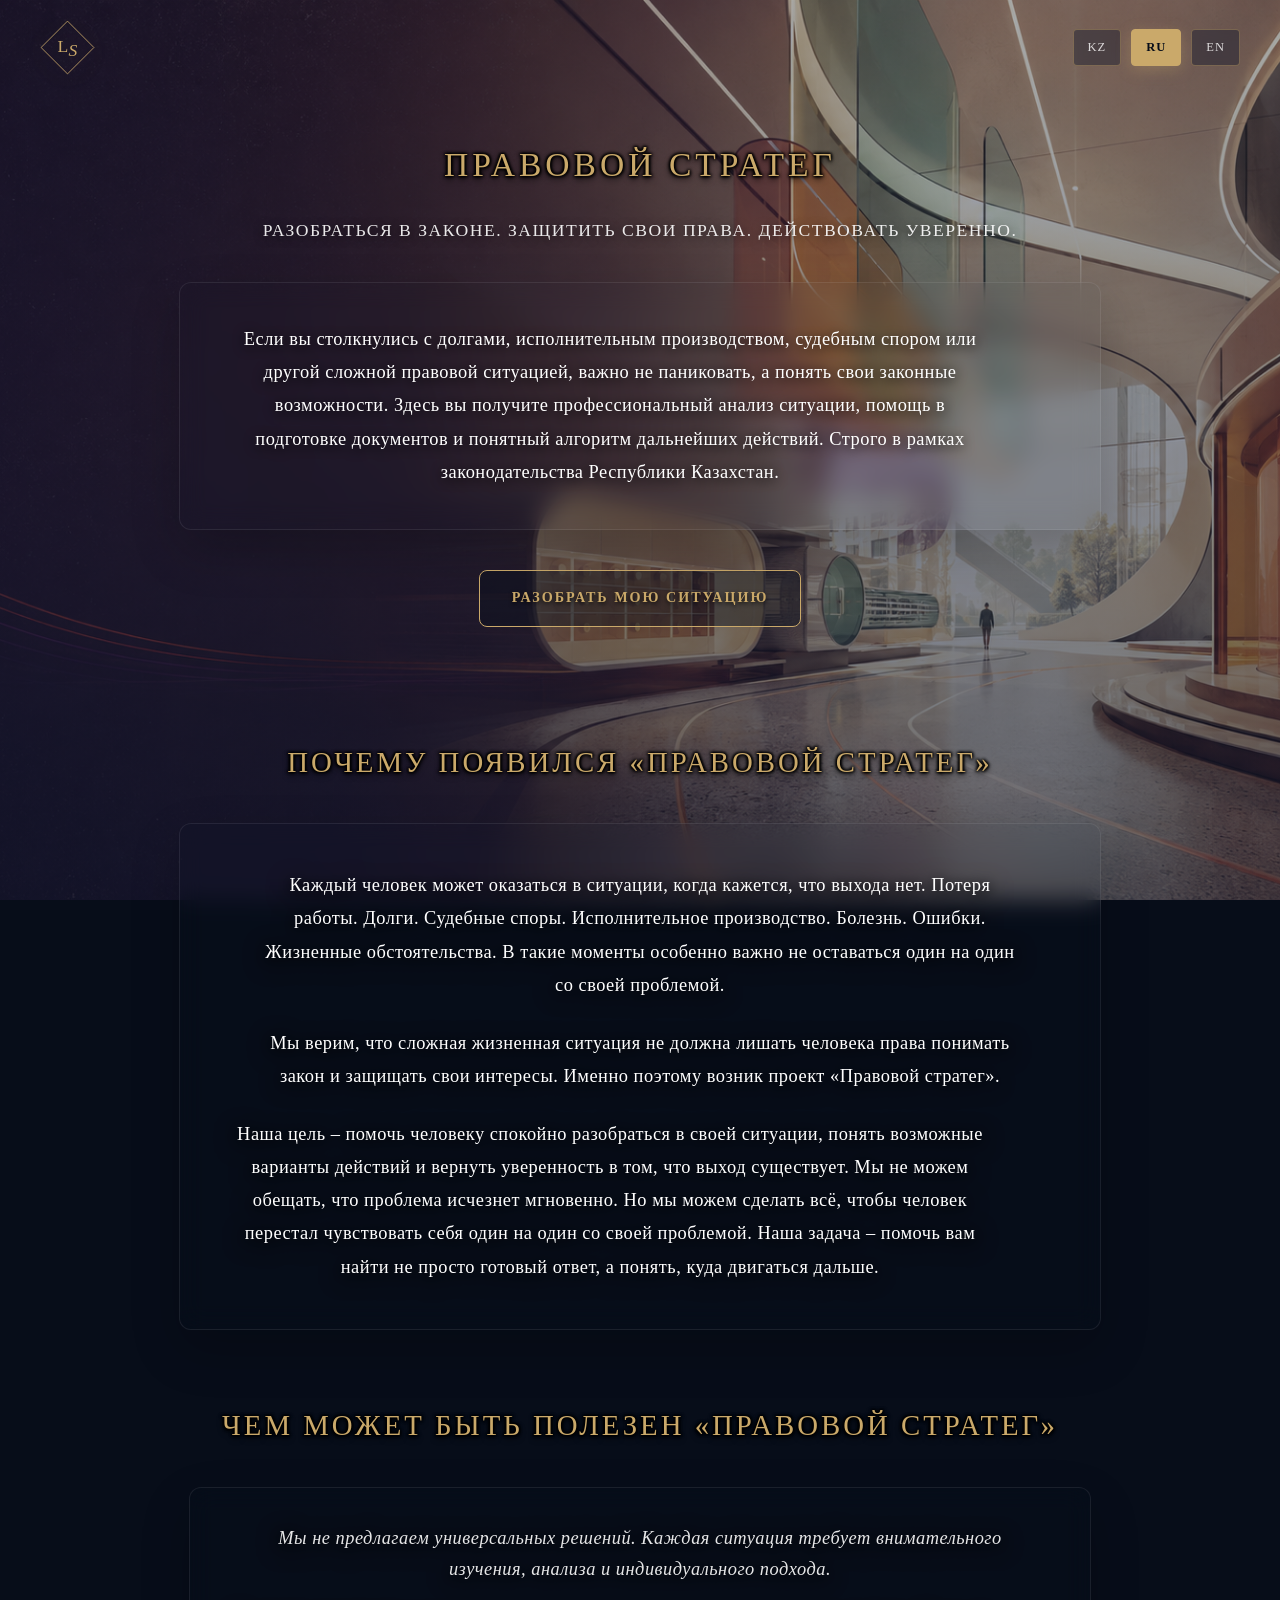
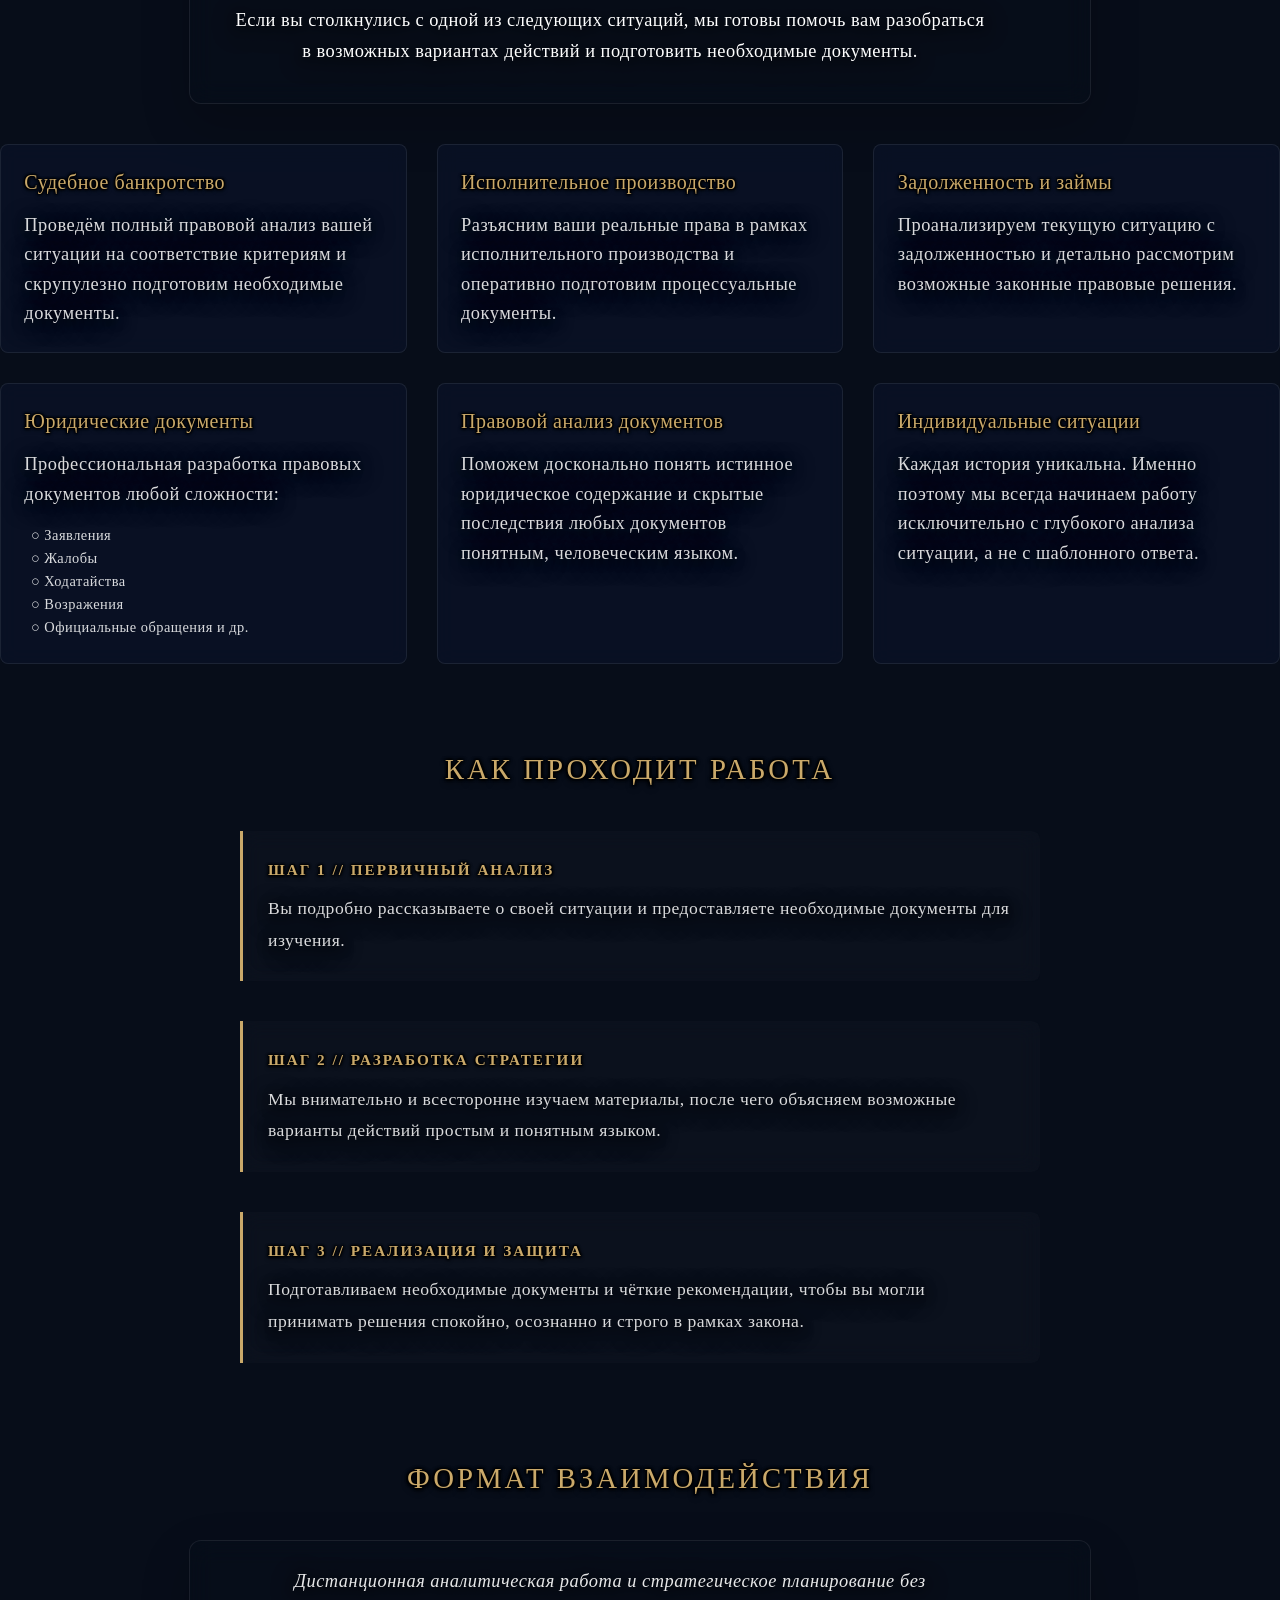
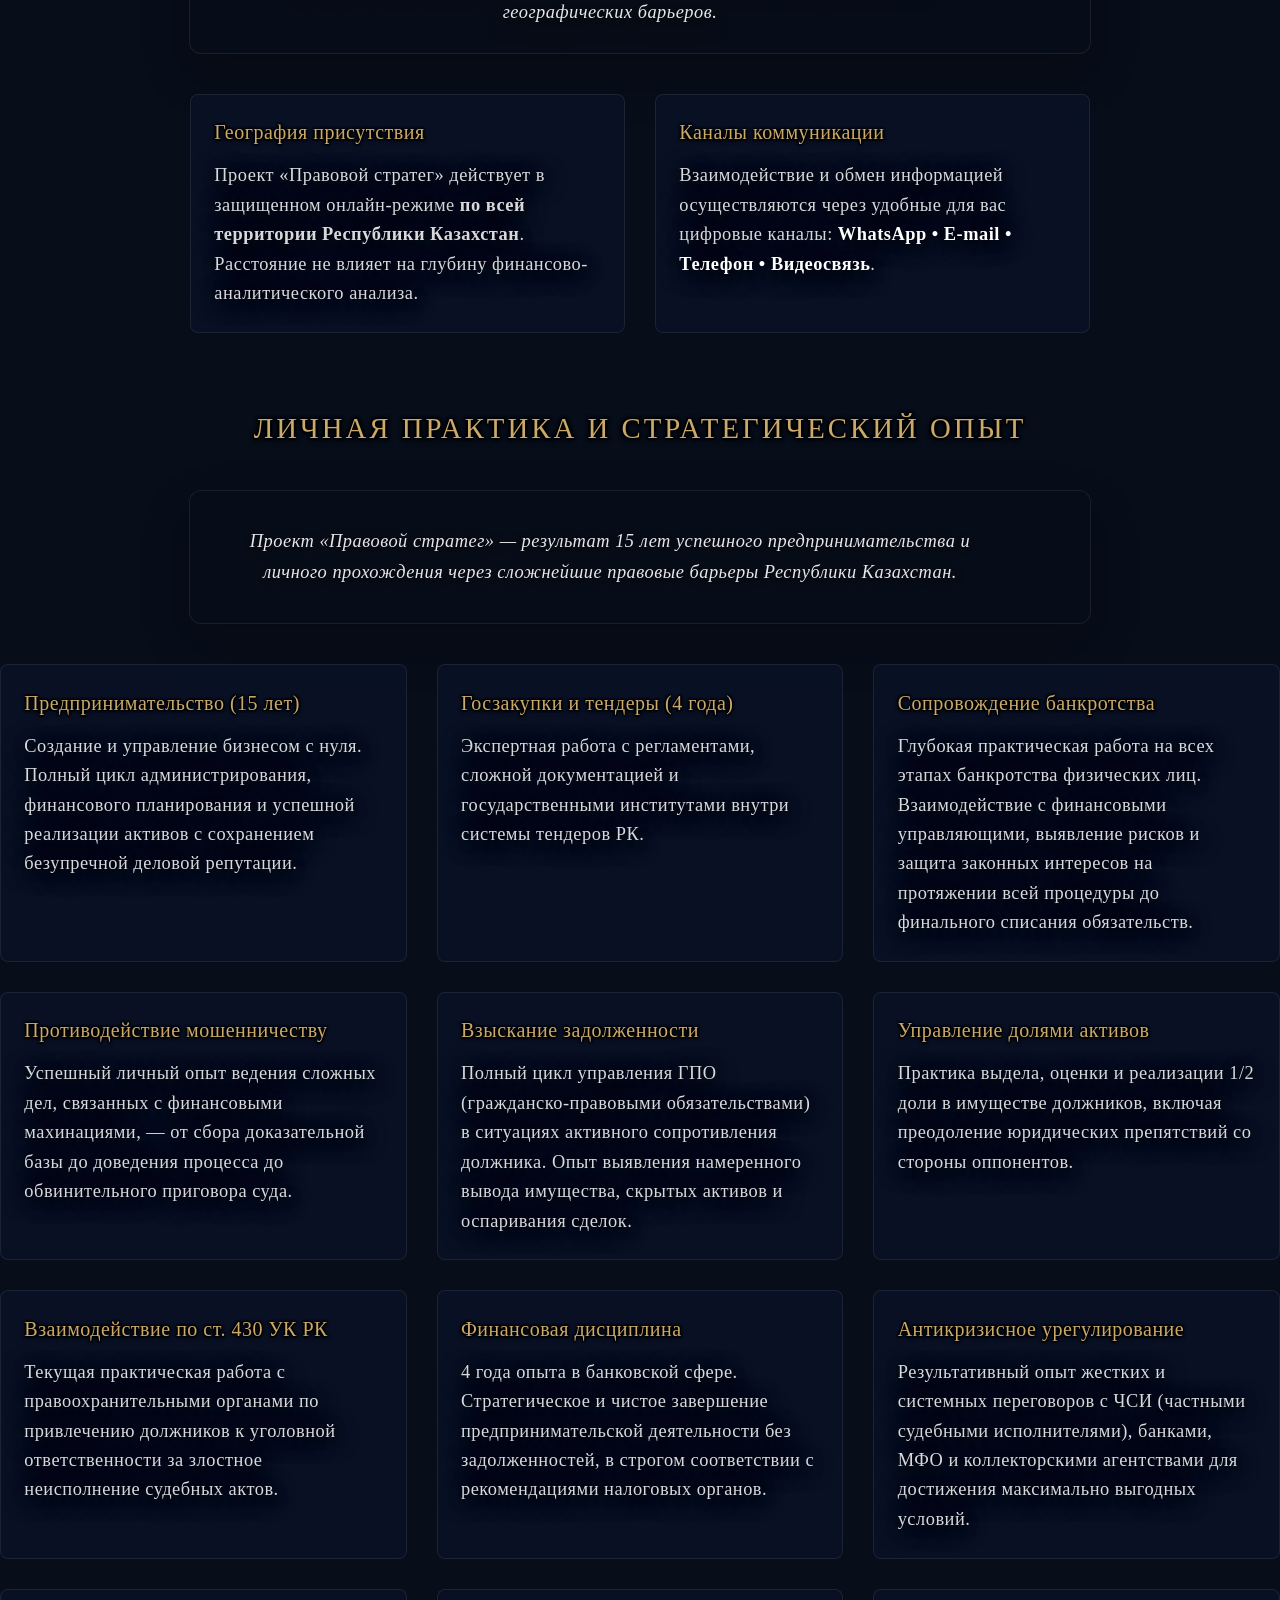
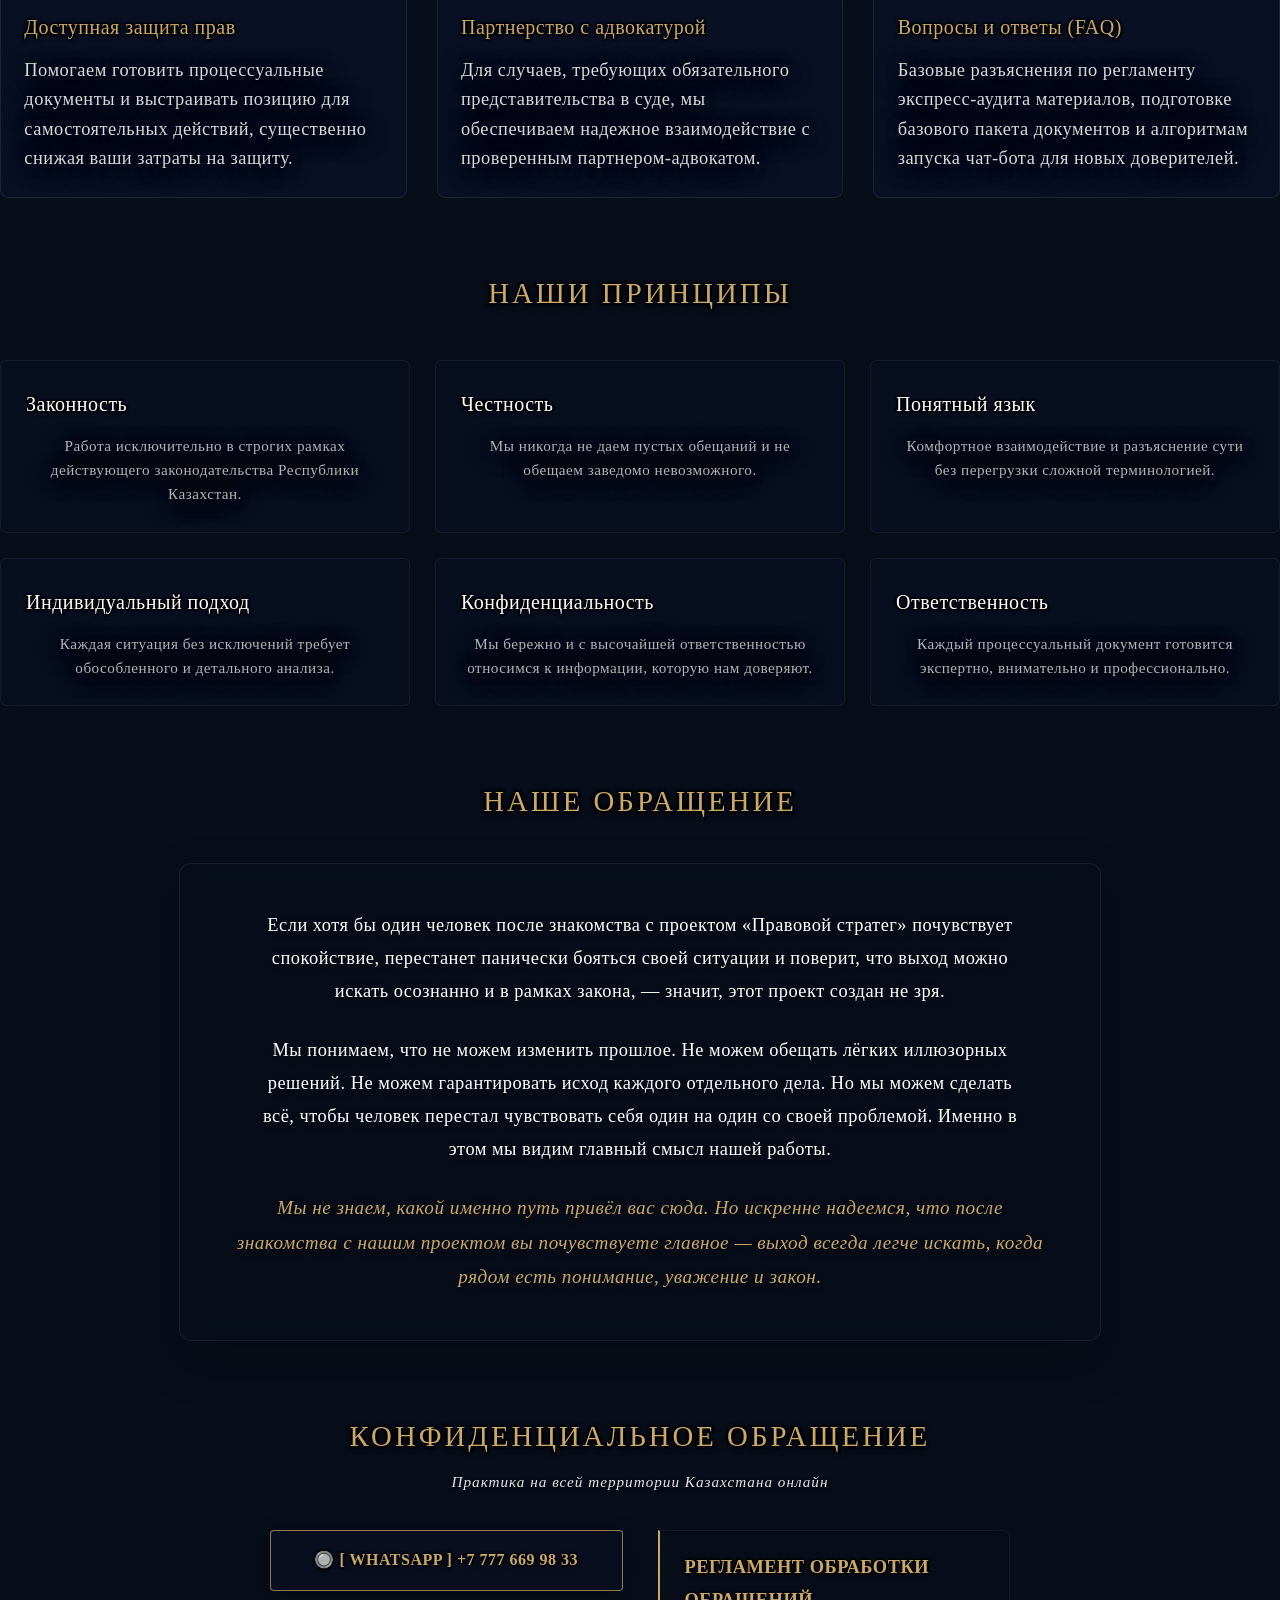
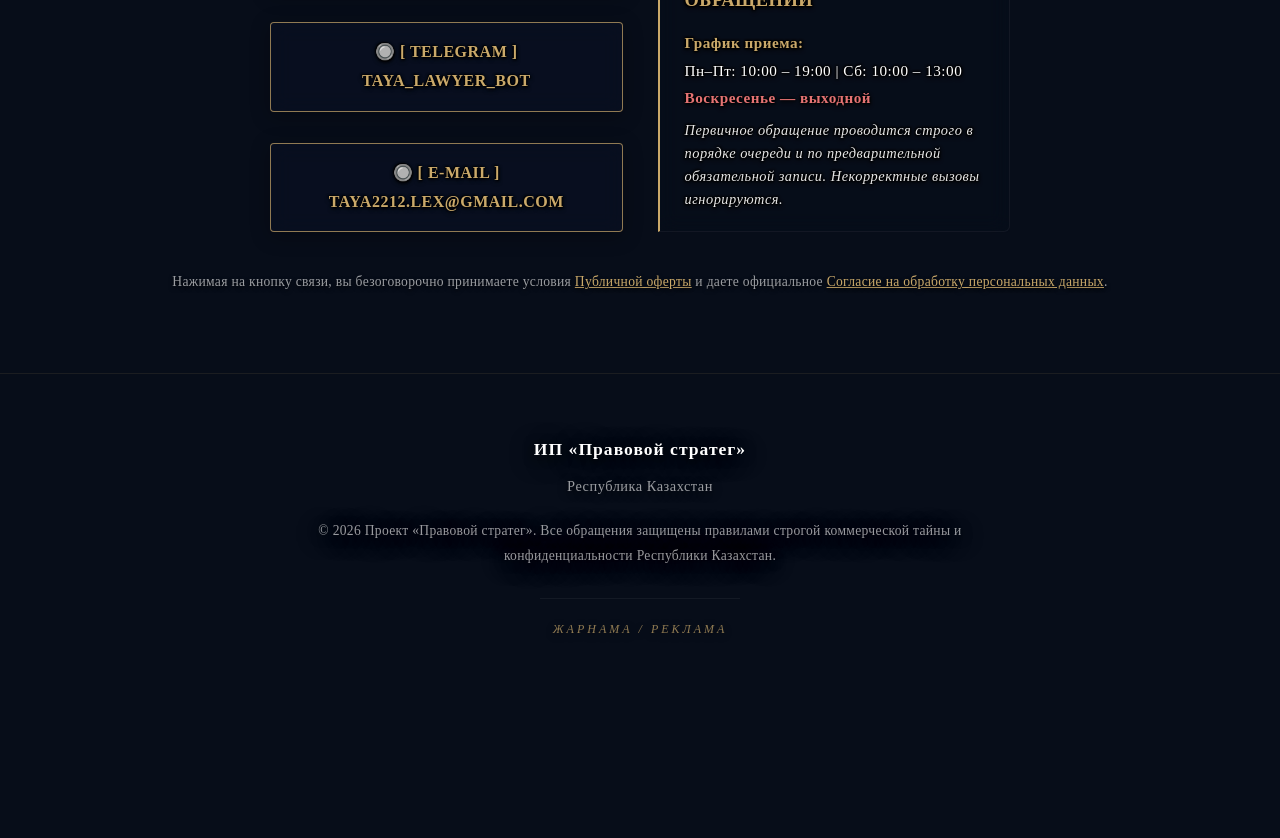
==== commit e6c6064f: "Update index.html" ====
--- a/index.html
+++ b/index.html
@@ -29,16 +29,17 @@
             margin: 0; padding: 0; line-height: 1.8; letter-spacing: 0.5px; 
             -webkit-text-size-adjust: 100%; position: relative; overflow-x: hidden; 
         }
-                /* ГЛОБАЛЬНЫЙ КРУГОВОЙ КОНТУР ДЛЯ ВСЕХ ЗАГОЛОВКОВ И ПОДЗАГОЛОВКОВ */
-        header h1, h2, .subtitle, .manifesto-text {
+                      /* ГЛОБАЛЬНЫЙ КРУГОВОЙ КОНТУР ДЛЯ ВСЕХ ТИПОВ ЗАГОЛОВКОВ И СУБТИТРОВ */
+        header h1, section h2, h2, .subtitle, header .subtitle {
             text-shadow: 1px 1px 3px #000000, -1px -1px 3px #000000, 
                          1px -1px 3px #000000, -1px 1px 3px #000000, 
                          0 3px 6px #000000 !important;
         }
 
-        /* КОНТУР ДЛЯ ЗАГОЛОВКОВ ВНУТРИ КАРТОЧЕК */
-        .card h3, .step-num, .principle-title {
+        /* КОНТУР ДЛЯ ЗАГОЛОВКОВ КАРТОЧЕК, ШАГОВ И МАНИФЕСТОВ */
+        .card h3, h3, .step-num, .principle-title, .manifesto-text, [class*="manifesto"] {
             text-shadow: 1px 1px 2px #000000, -1px -1px 2px #000000, 
+                         1px -1px 2px #000000, -1px 1px 2px #000000,
                          0 2px 4px #000000 !important;
         }
 
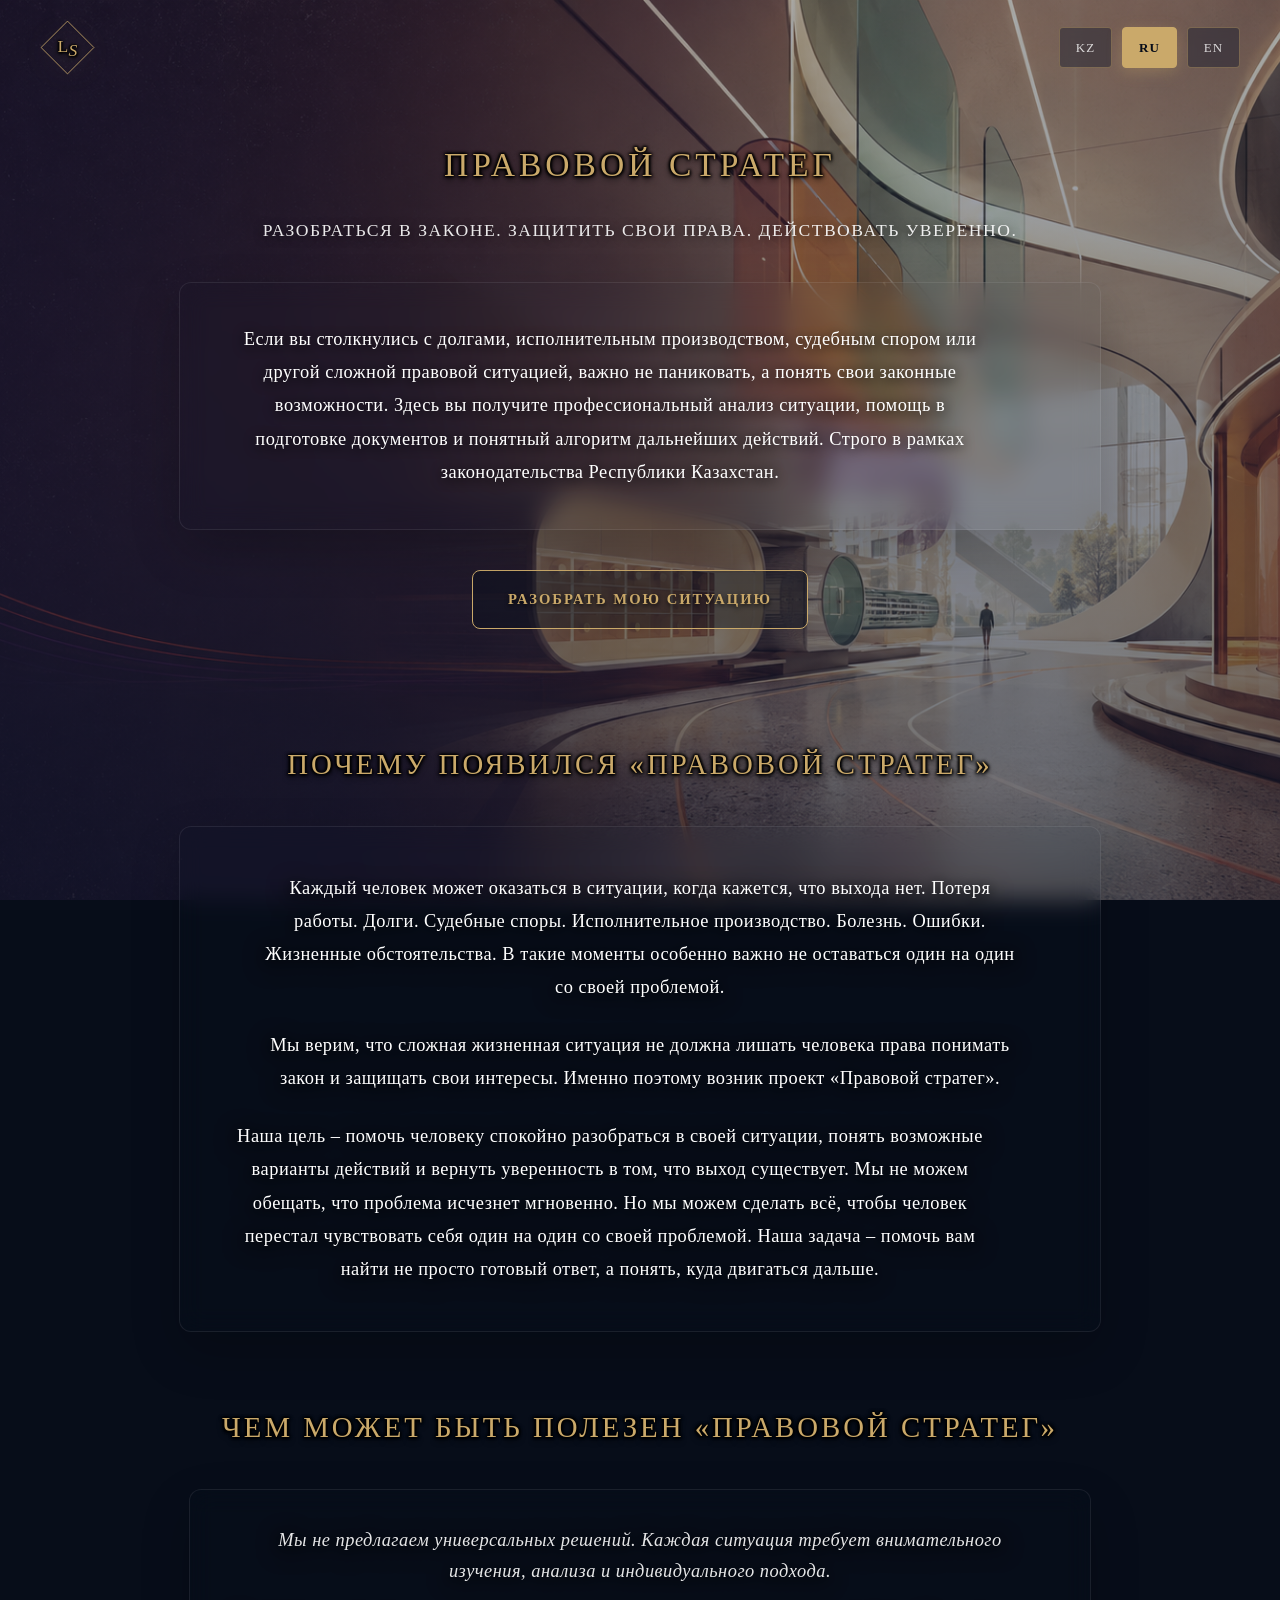
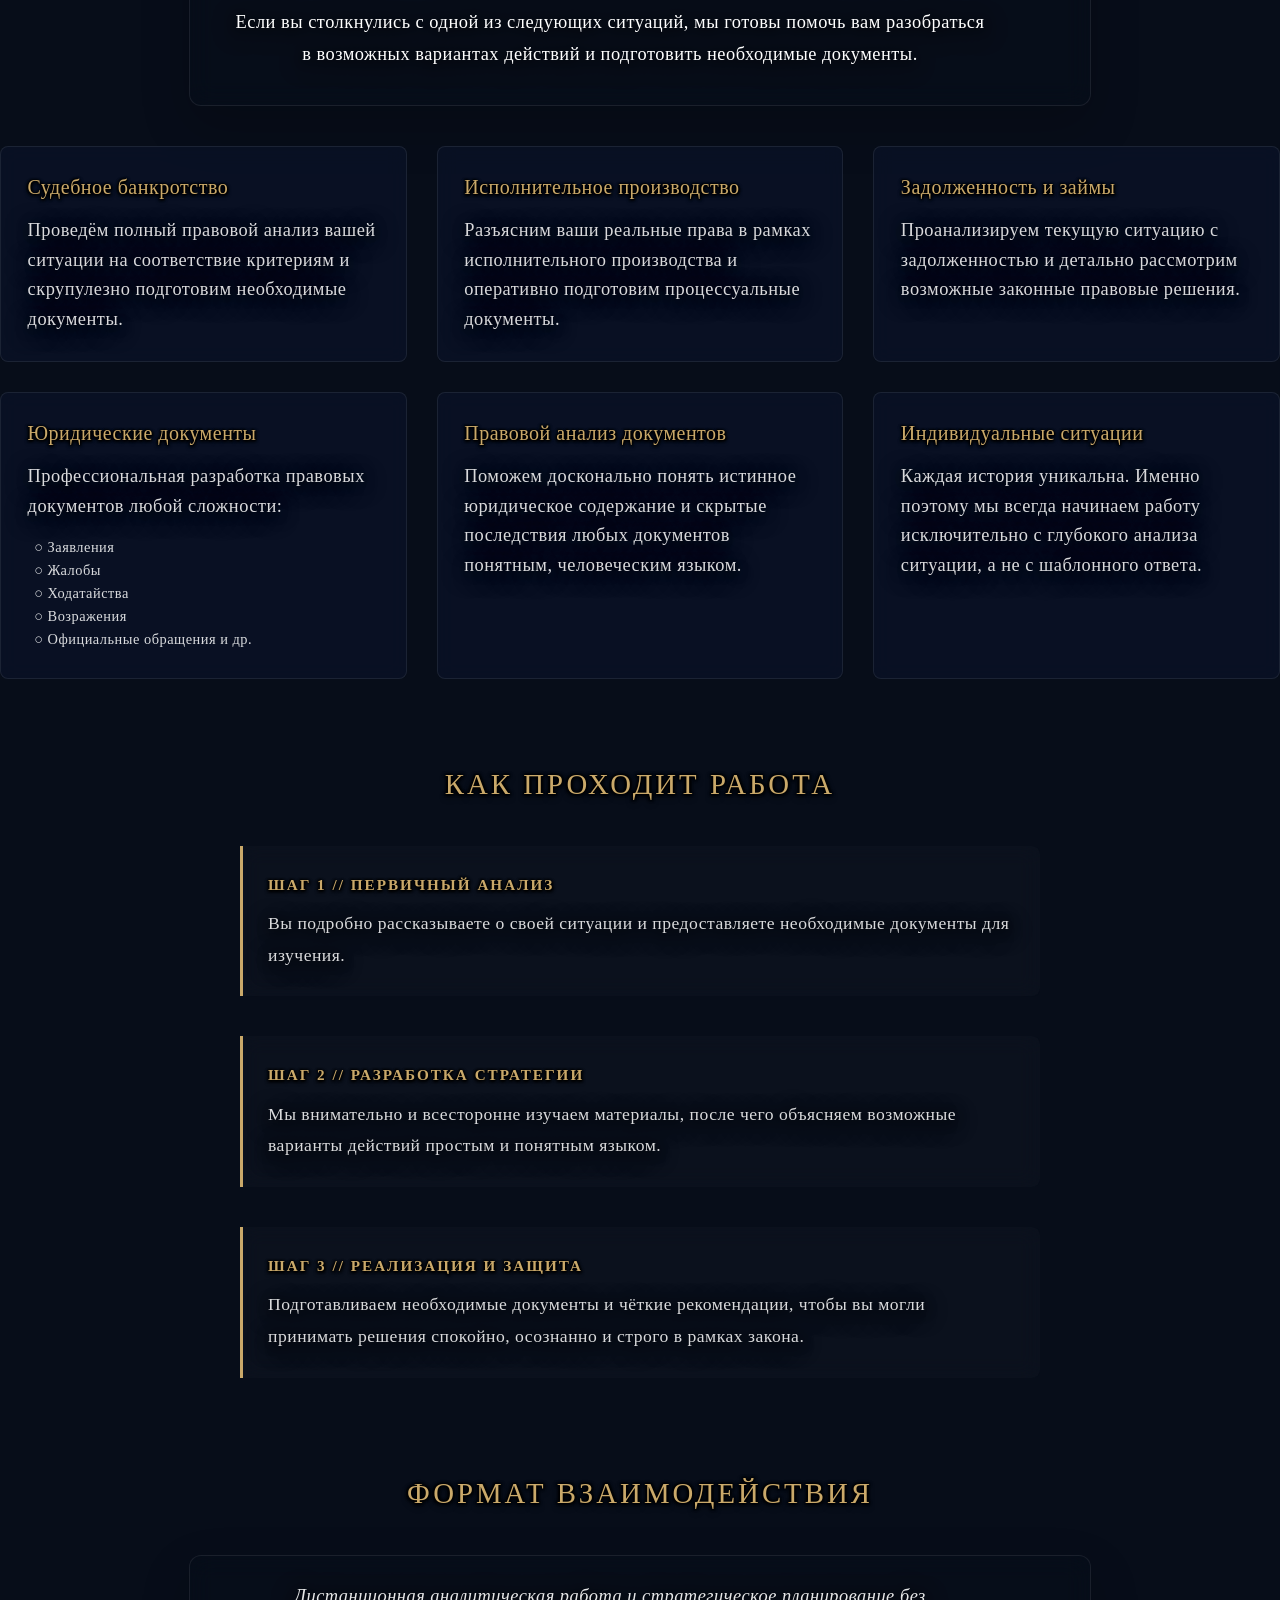
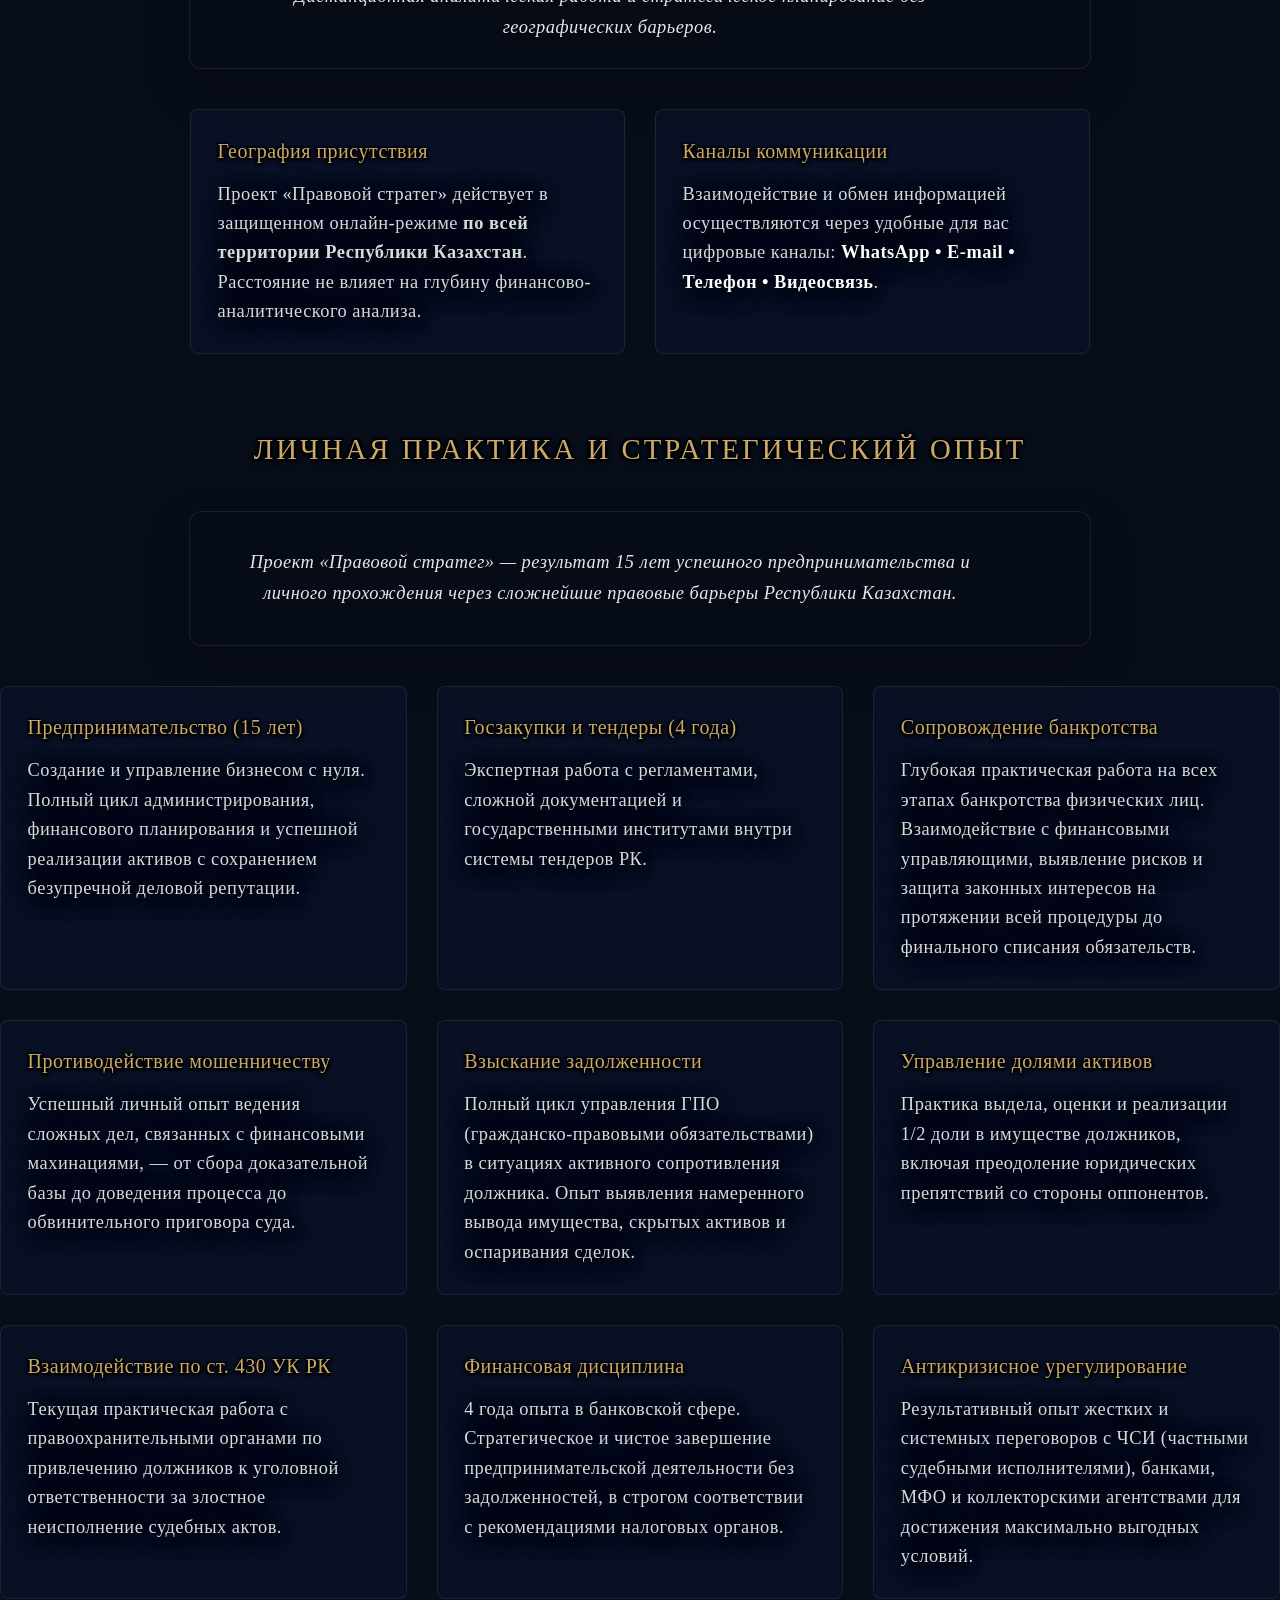
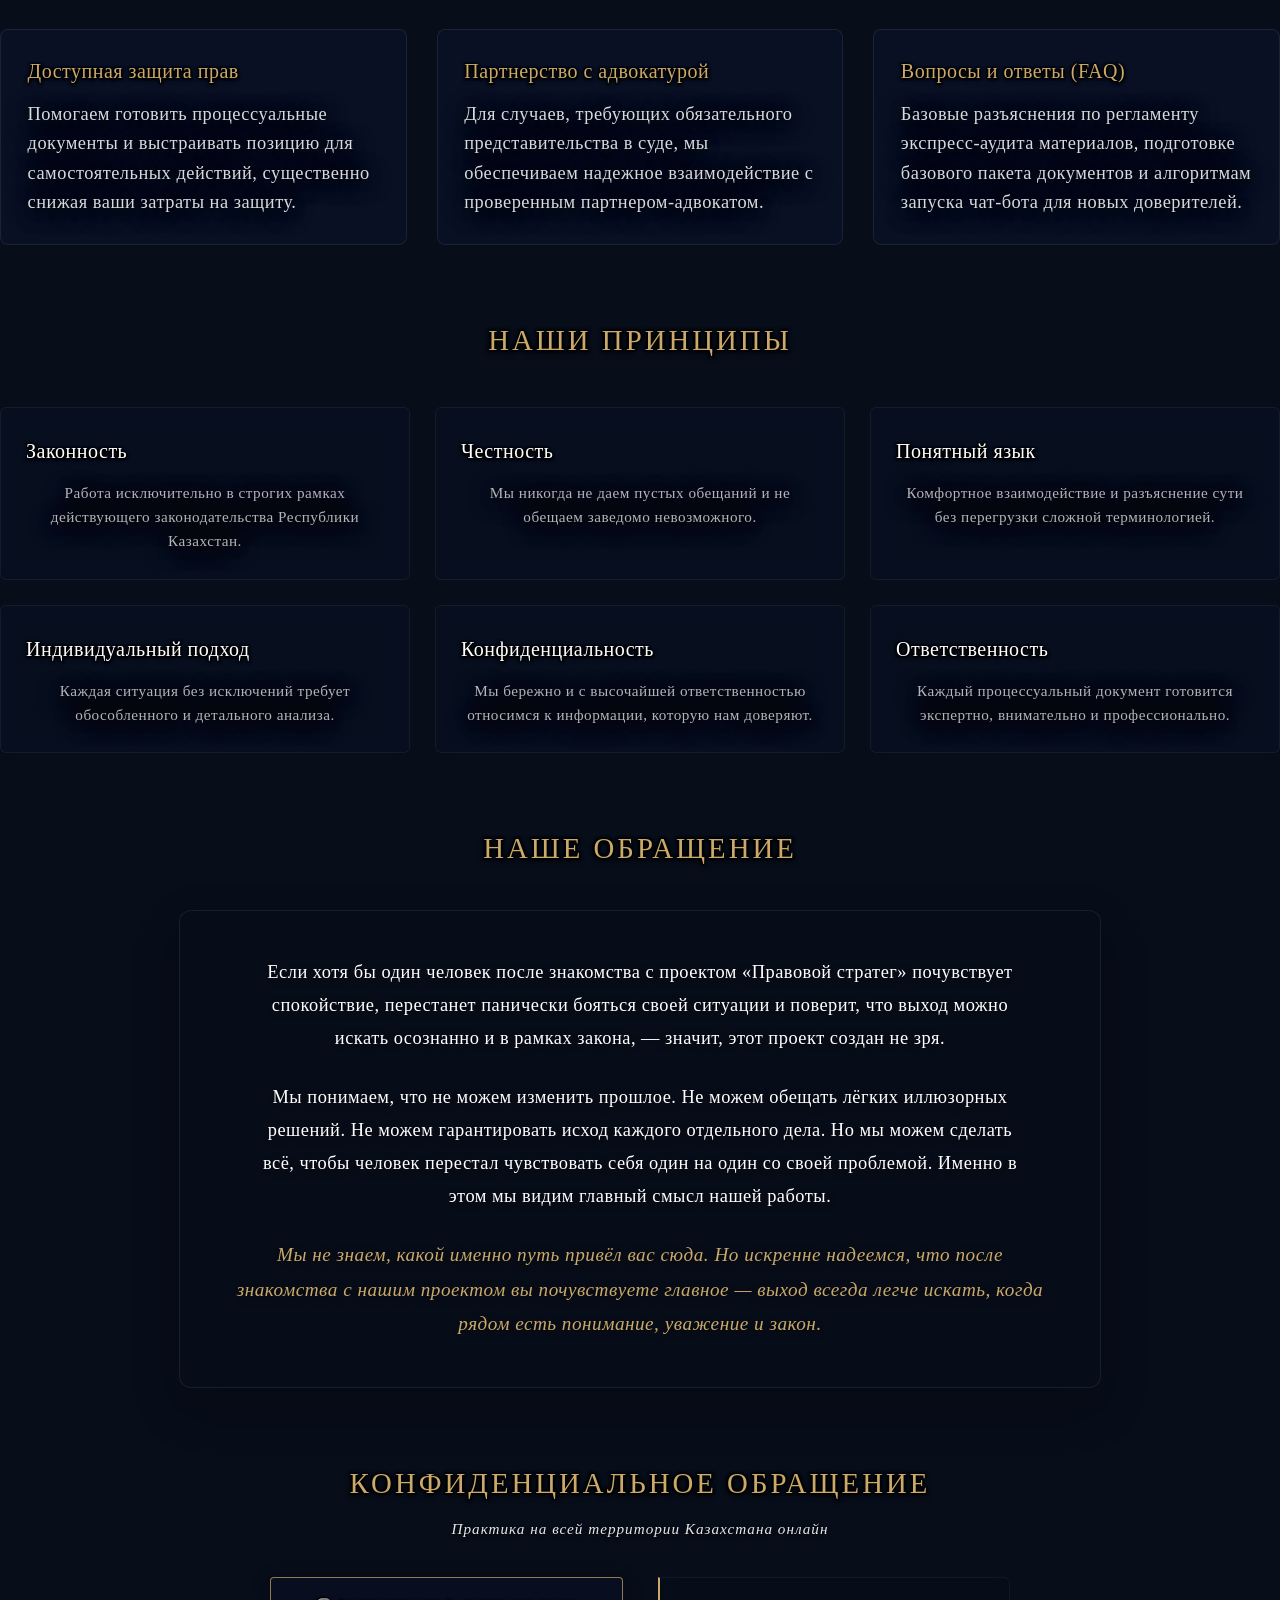
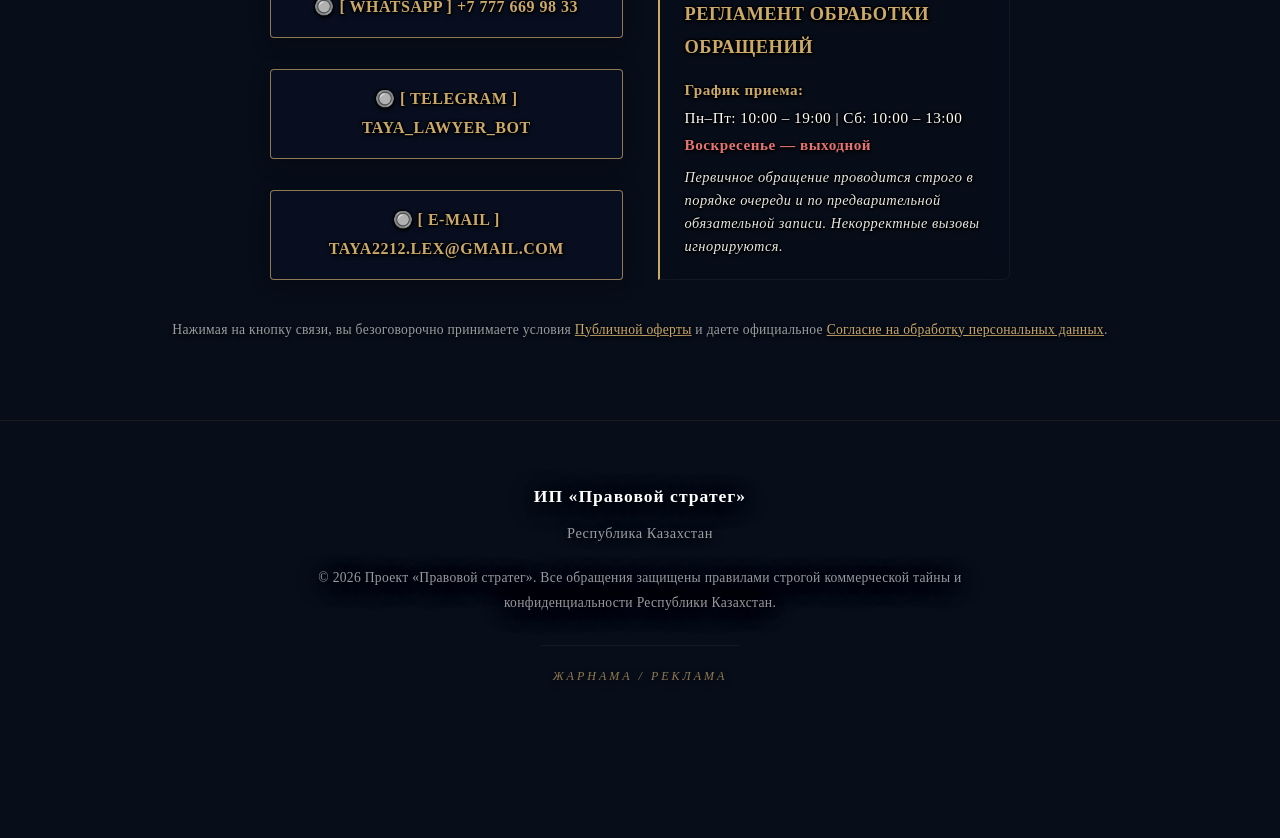
==== commit 263e7d54: "Update index.html" ====
--- a/index.html
+++ b/index.html
@@ -29,17 +29,17 @@
             margin: 0; padding: 0; line-height: 1.8; letter-spacing: 0.5px; 
             -webkit-text-size-adjust: 100%; position: relative; overflow-x: hidden; 
         }
-                      /* ГЛОБАЛЬНЫЙ КРУГОВОЙ КОНТУР ДЛЯ ВСЕХ ТИПОВ ЗАГОЛОВКОВ И СУБТИТРОВ */
-        header h1, section h2, h2, .subtitle, header .subtitle {
+                            /* ГЛОБАЛЬНЫЙ КРУГОВОЙ КОНТУР ДЛЯ ВСЕХ ТИПОВ ЗАГОЛОВКОВ И СУБТИТРОВ */
+        header h1, section h2, h2, .subtitle, header .subtitle, header .subtitle div, .manifesto-text {
             text-shadow: 1px 1px 3px #000000, -1px -1px 3px #000000, 
                          1px -1px 3px #000000, -1px 1px 3px #000000, 
                          0 3px 6px #000000 !important;
         }
 
-        /* КОНТУР ДЛЯ ЗАГОЛОВКОВ КАРТОЧЕК, ШАГОВ И МАНИФЕСТОВ */
-        .card h3, h3, .step-num, .principle-title, .manifesto-text, [class*="manifesto"] {
+        /* КОНТУР ДЛЯ ЗАГОЛОВКОВ КАРТОЧЕК, ШАГОВ, БУКВ ЛОГОТИПА И КНОПОК */
+        .card h3, h3, .step-num, .principle-title, [class*="manifesto"], .logo-box text, .btn, header .btn, a.btn {
             text-shadow: 1px 1px 2px #000000, -1px -1px 2px #000000, 
-                         1px -1px 2px #000000, -1px 1px 2px #000000,
+                         1px 1px 3px #000000, -1px 1px 3px #000000,
                          0 2px 4px #000000 !important;
         }
 
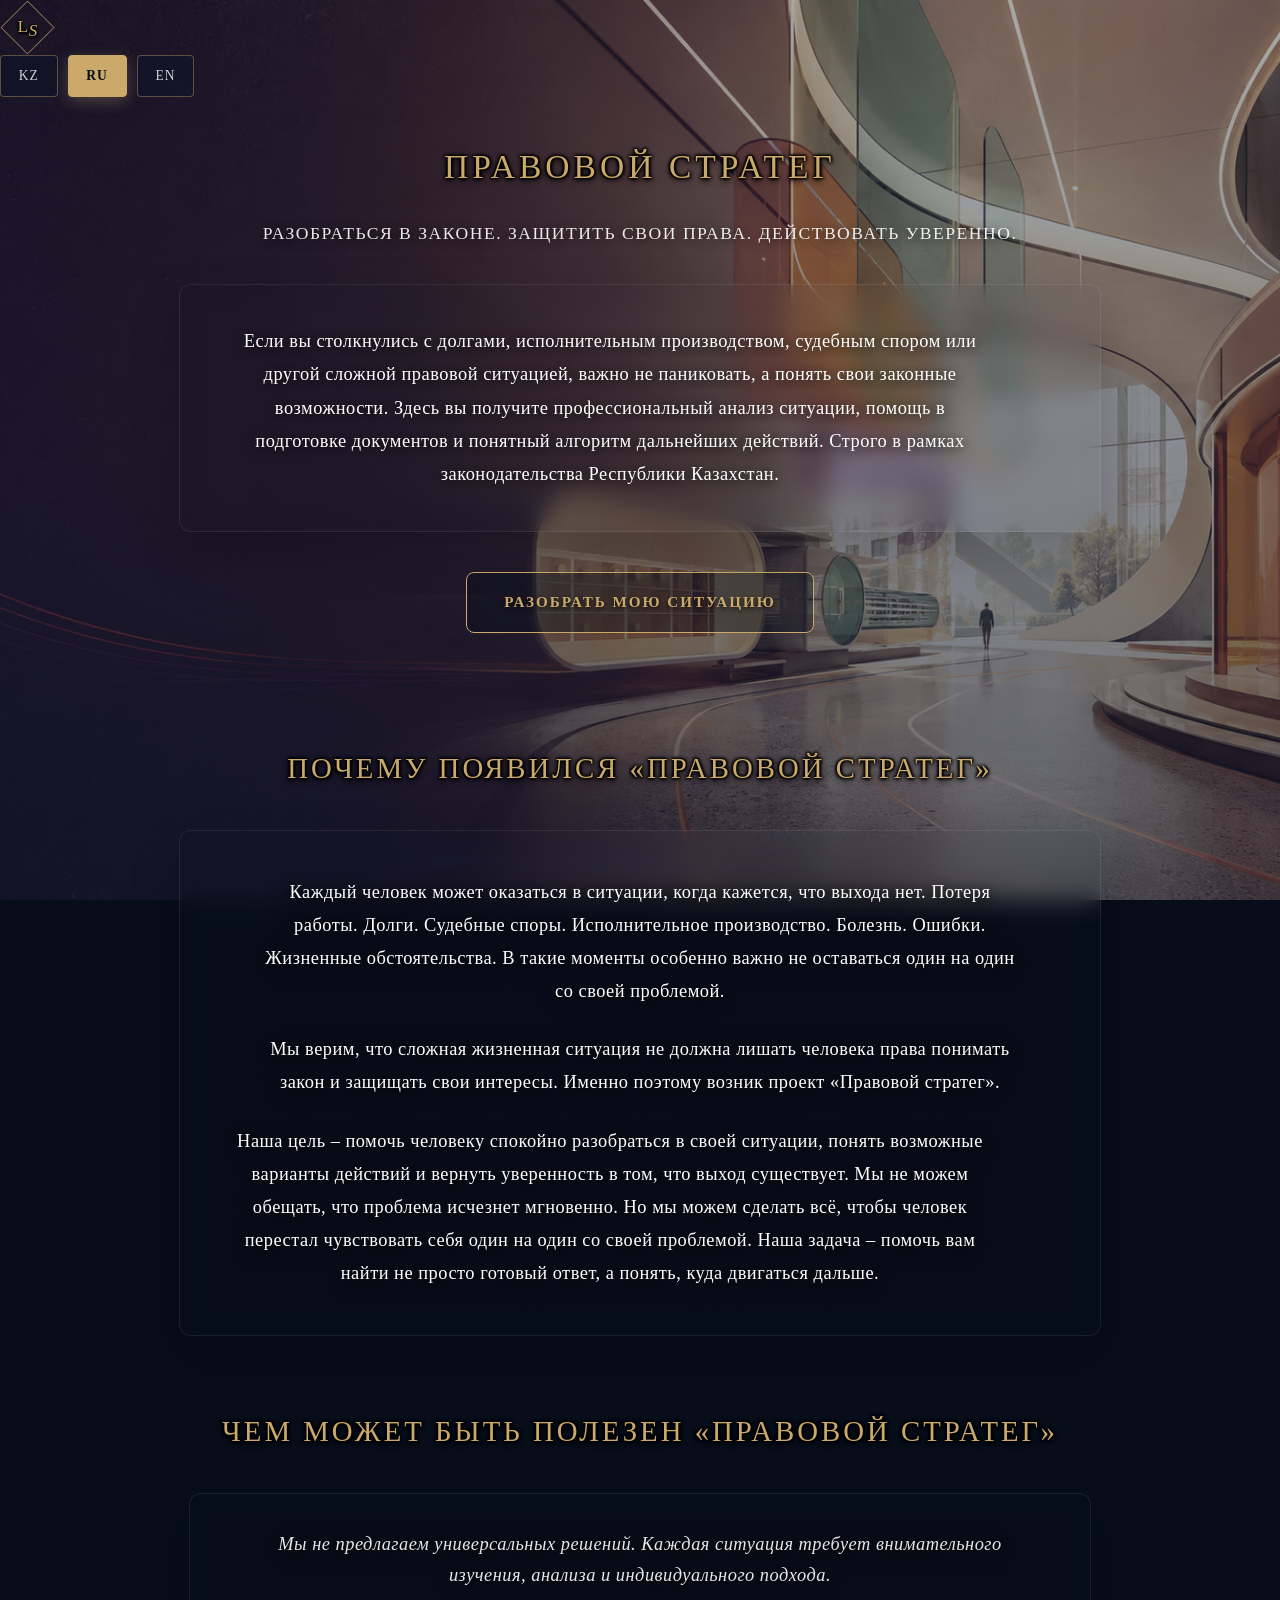
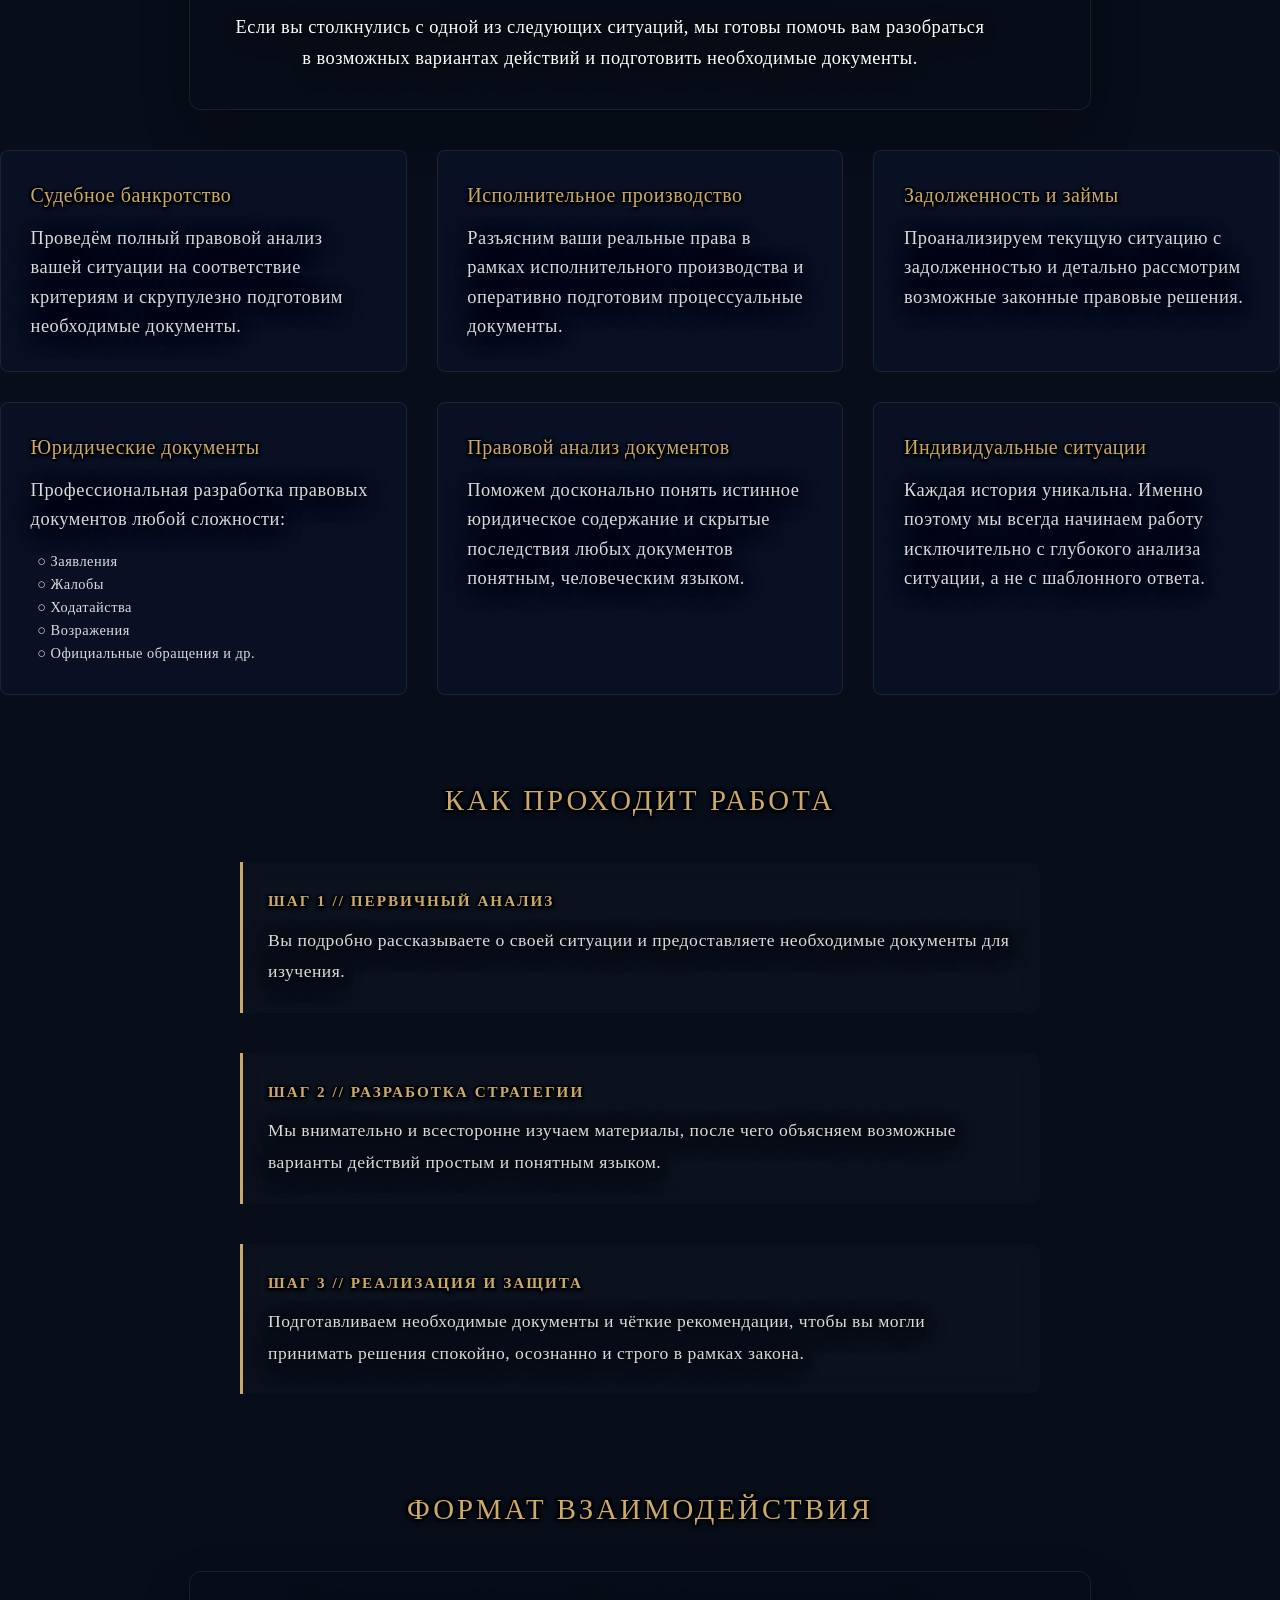
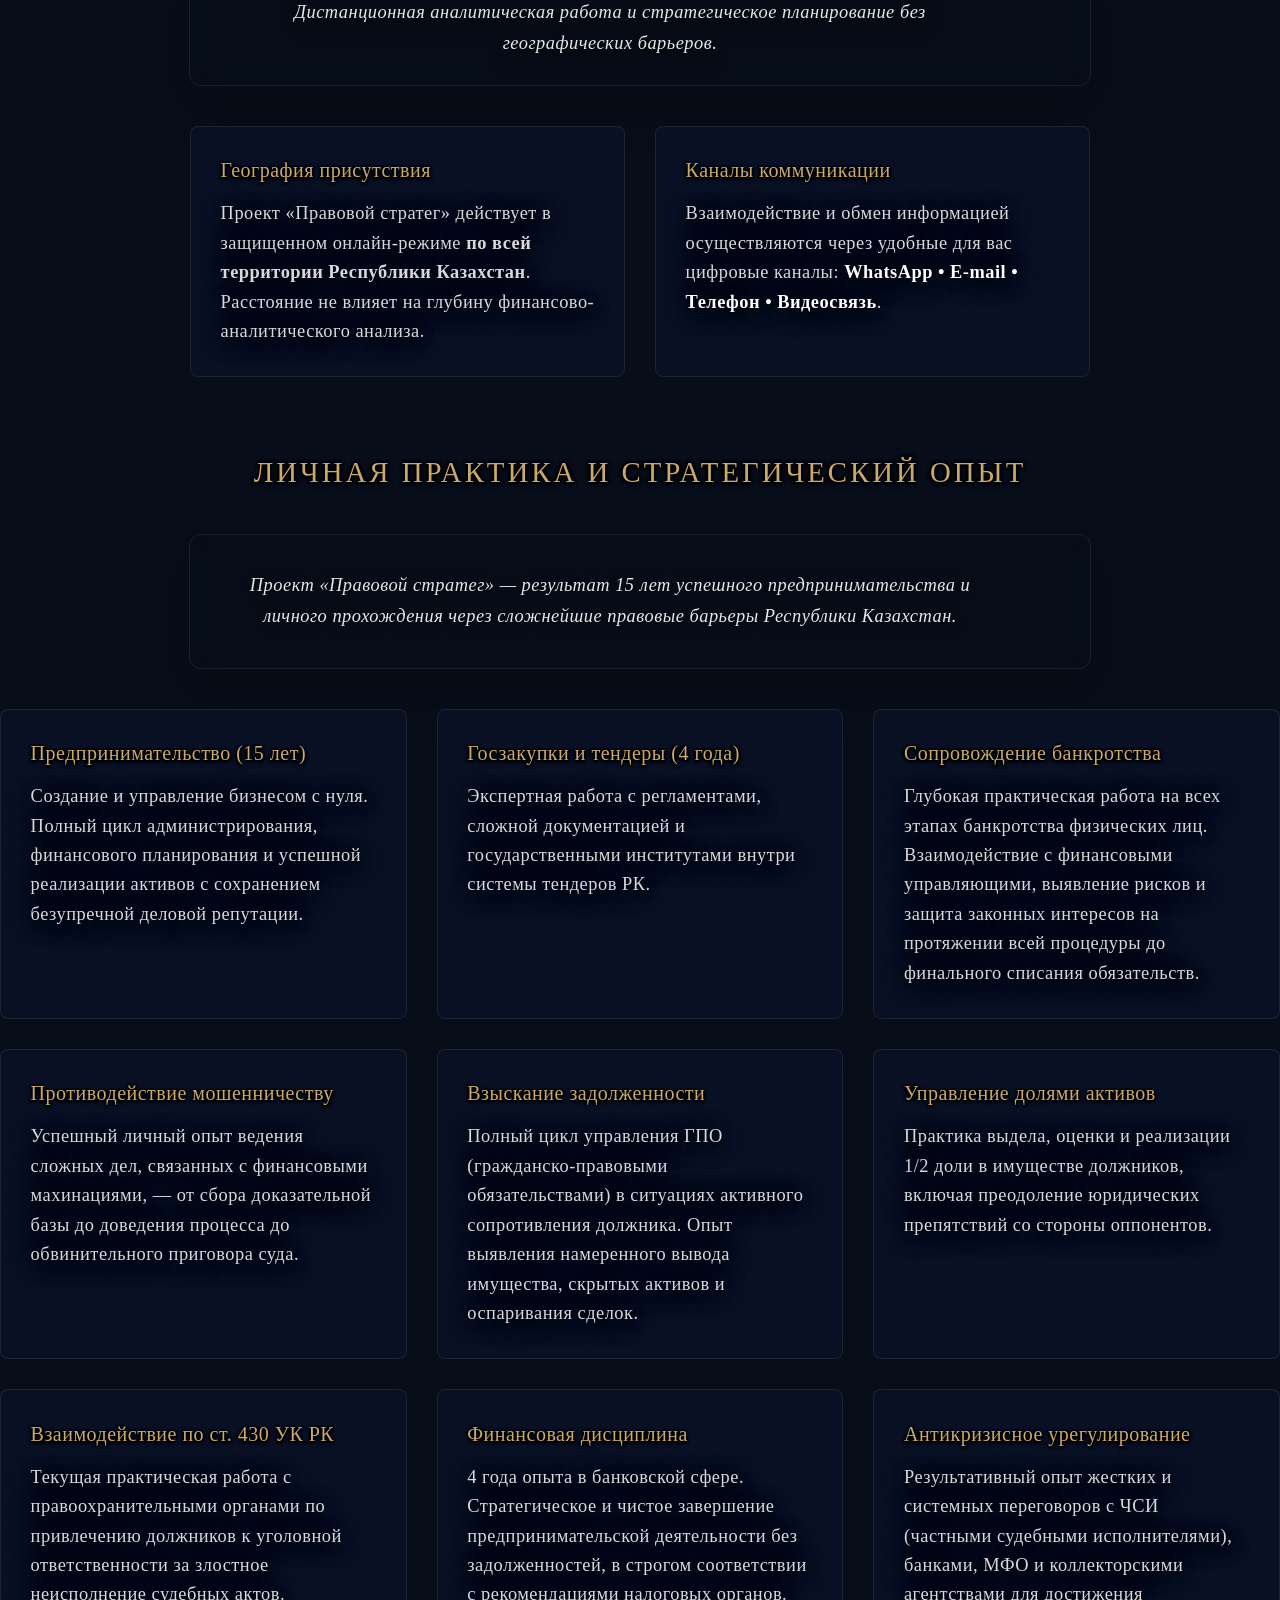
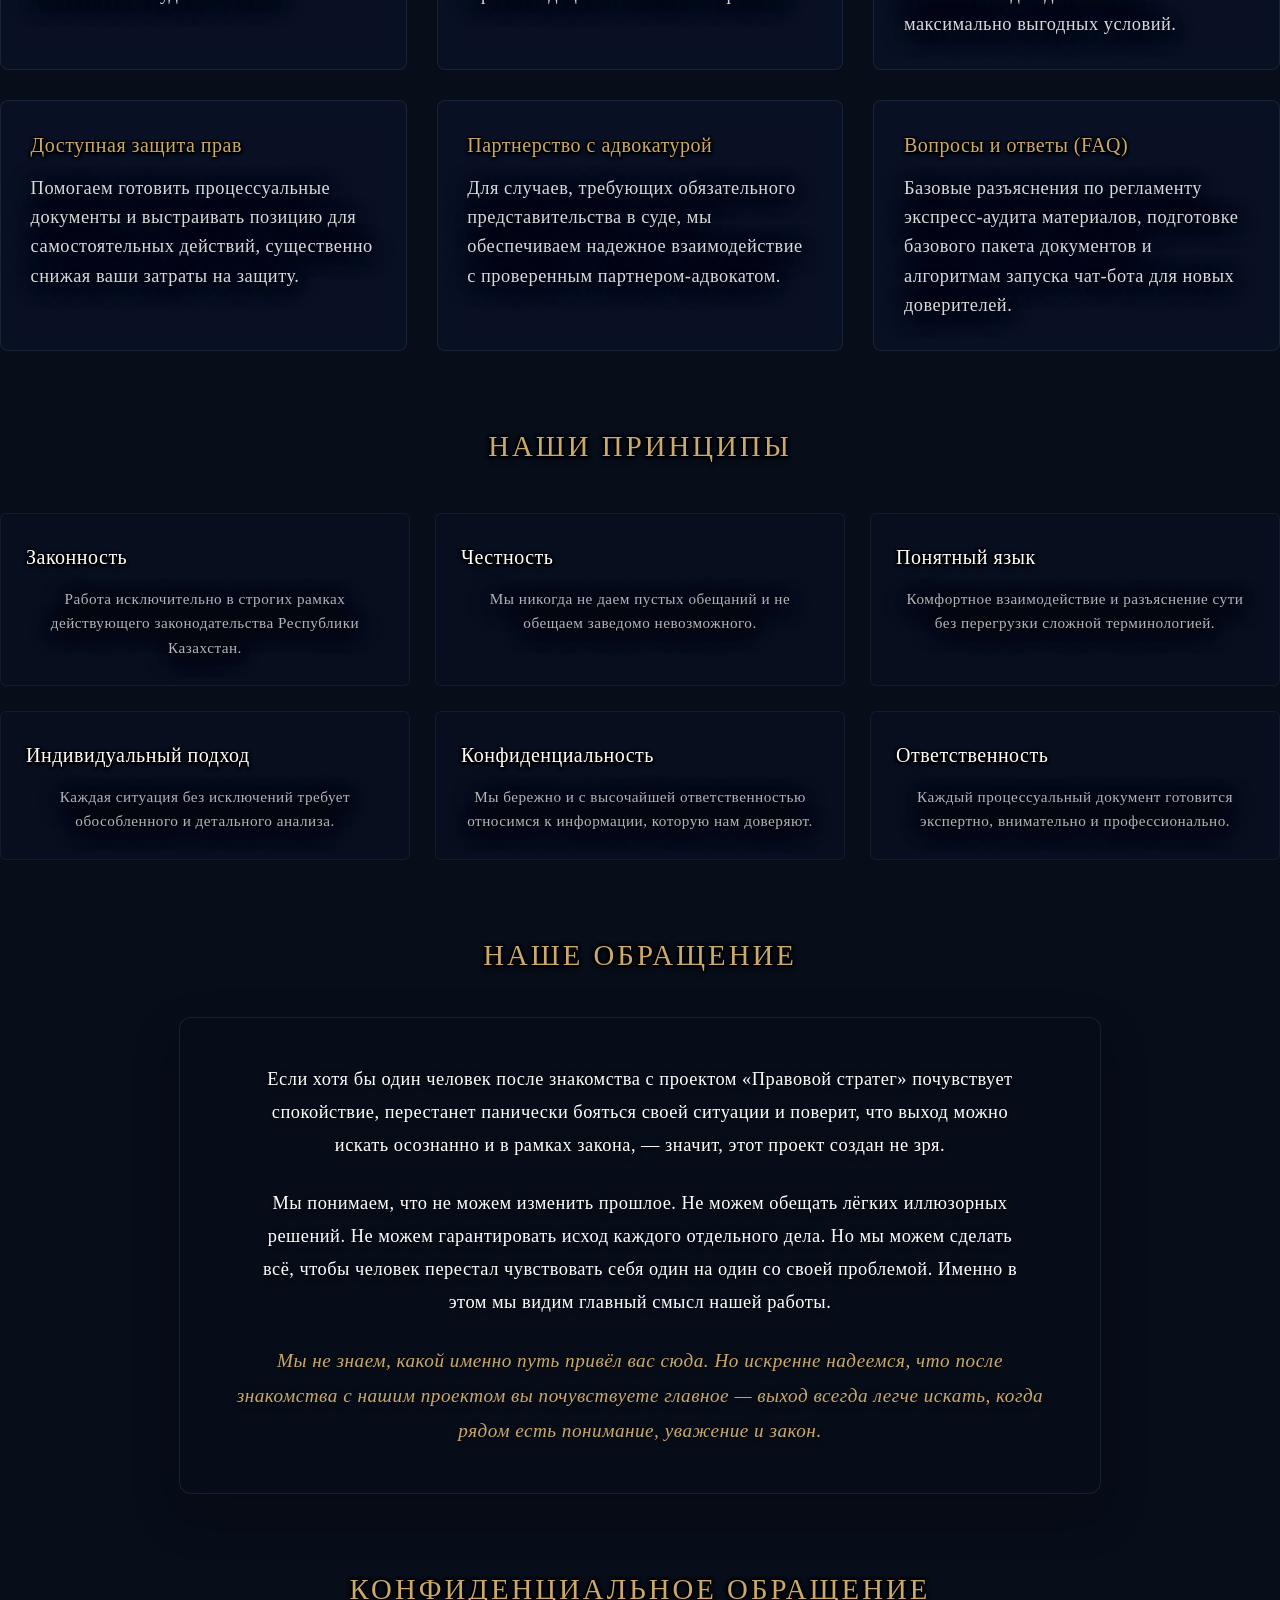
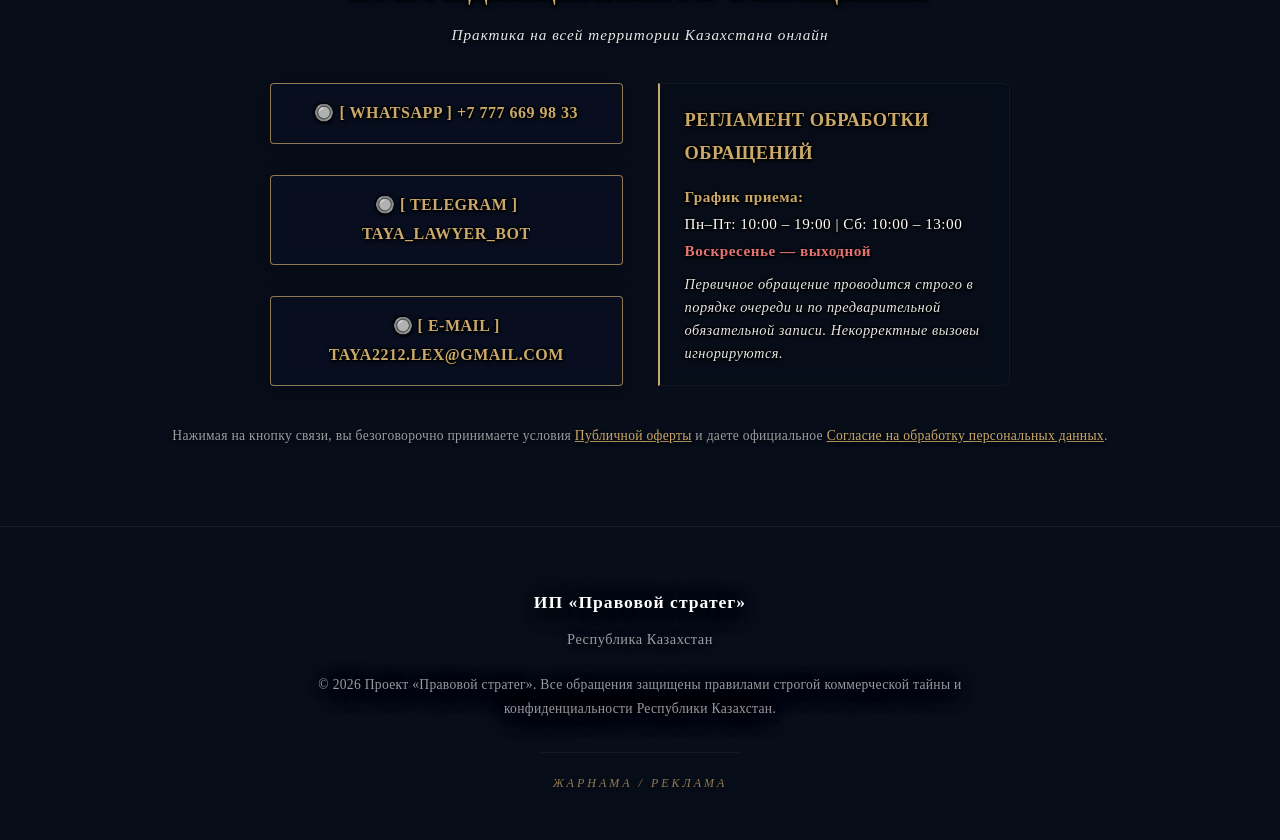
==== commit 181b788d: "Update greeting from 'Hello' to 'Goodbye'" ====
--- a/index.html
+++ b/index.html
@@ -29,18 +29,20 @@
             margin: 0; padding: 0; line-height: 1.8; letter-spacing: 0.5px; 
             -webkit-text-size-adjust: 100%; position: relative; overflow-x: hidden; 
         }
-                            /* ГЛОБАЛЬНЫЙ КРУГОВОЙ КОНТУР ДЛЯ ВСЕХ ТИПОВ ЗАГОЛОВКОВ И СУБТИТРОВ */
-        header h1, section h2, h2, .subtitle, header .subtitle, header .subtitle div, .manifesto-text {
+                                  /* ГЛОБАЛЬНЫЙ КРУГОВОЙ КОНТУР ДЛЯ ВСЕХ ТИПОВ ЗАГОЛОВКОВ И СУБТИТРОВ */
+        header h1, section h2, h2, .subtitle, header .subtitle, header .subtitle div, .manifesto-text, [class*="manifesto"] {
             text-shadow: 1px 1px 3px #000000, -1px -1px 3px #000000, 
                          1px -1px 3px #000000, -1px 1px 3px #000000, 
                          0 3px 6px #000000 !important;
         }
 
         /* КОНТУР ДЛЯ ЗАГОЛОВКОВ КАРТОЧЕК, ШАГОВ, БУКВ ЛОГОТИПА И КНОПОК */
-        .card h3, h3, .step-num, .principle-title, [class*="manifesto"], .logo-box text, .btn, header .btn, a.btn {
+        .card h3, h3, .step-num, .principle-title, .logo-box text, .btn, header .btn, a.btn {
             text-shadow: 1px 1px 2px #000000, -1px -1px 2px #000000, 
                          1px 1px 3px #000000, -1px 1px 3px #000000,
                          0 2px 4px #000000 !important;
+        }
+
         }
 
          .nav-panel {
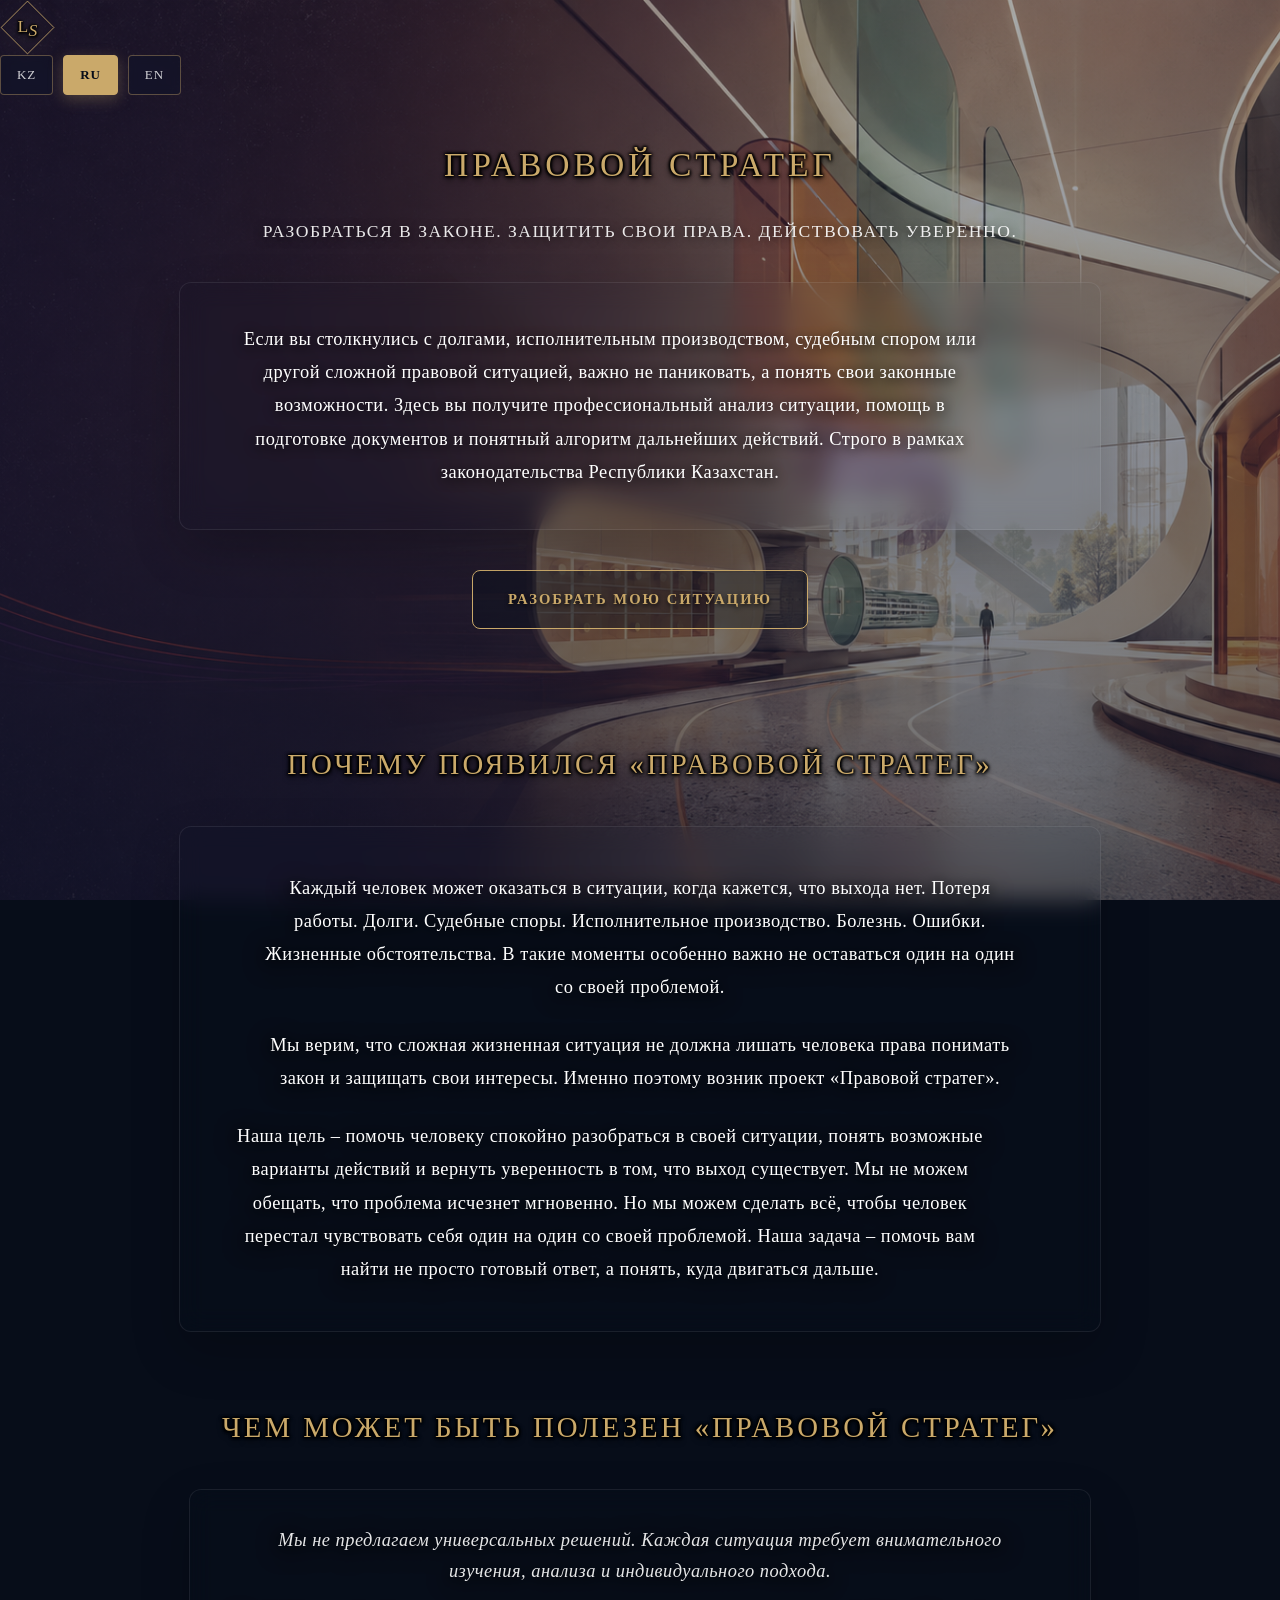
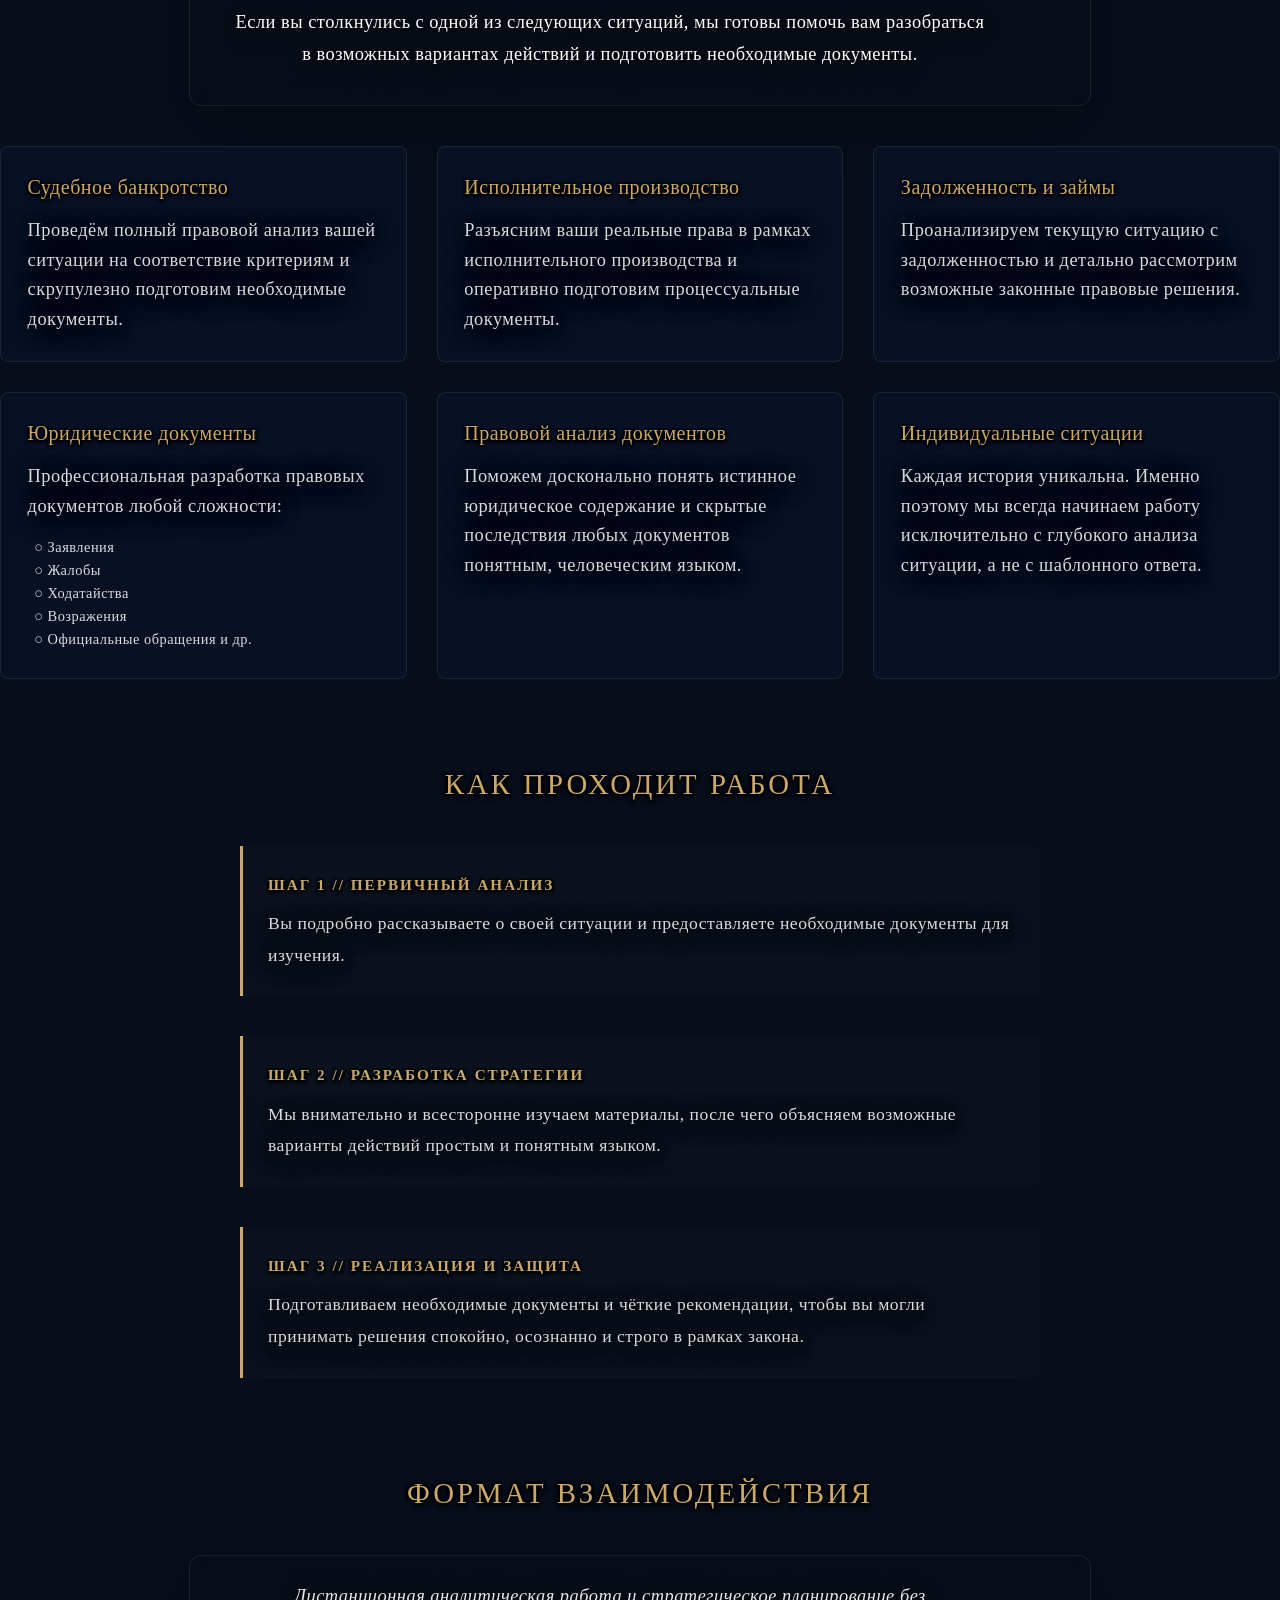
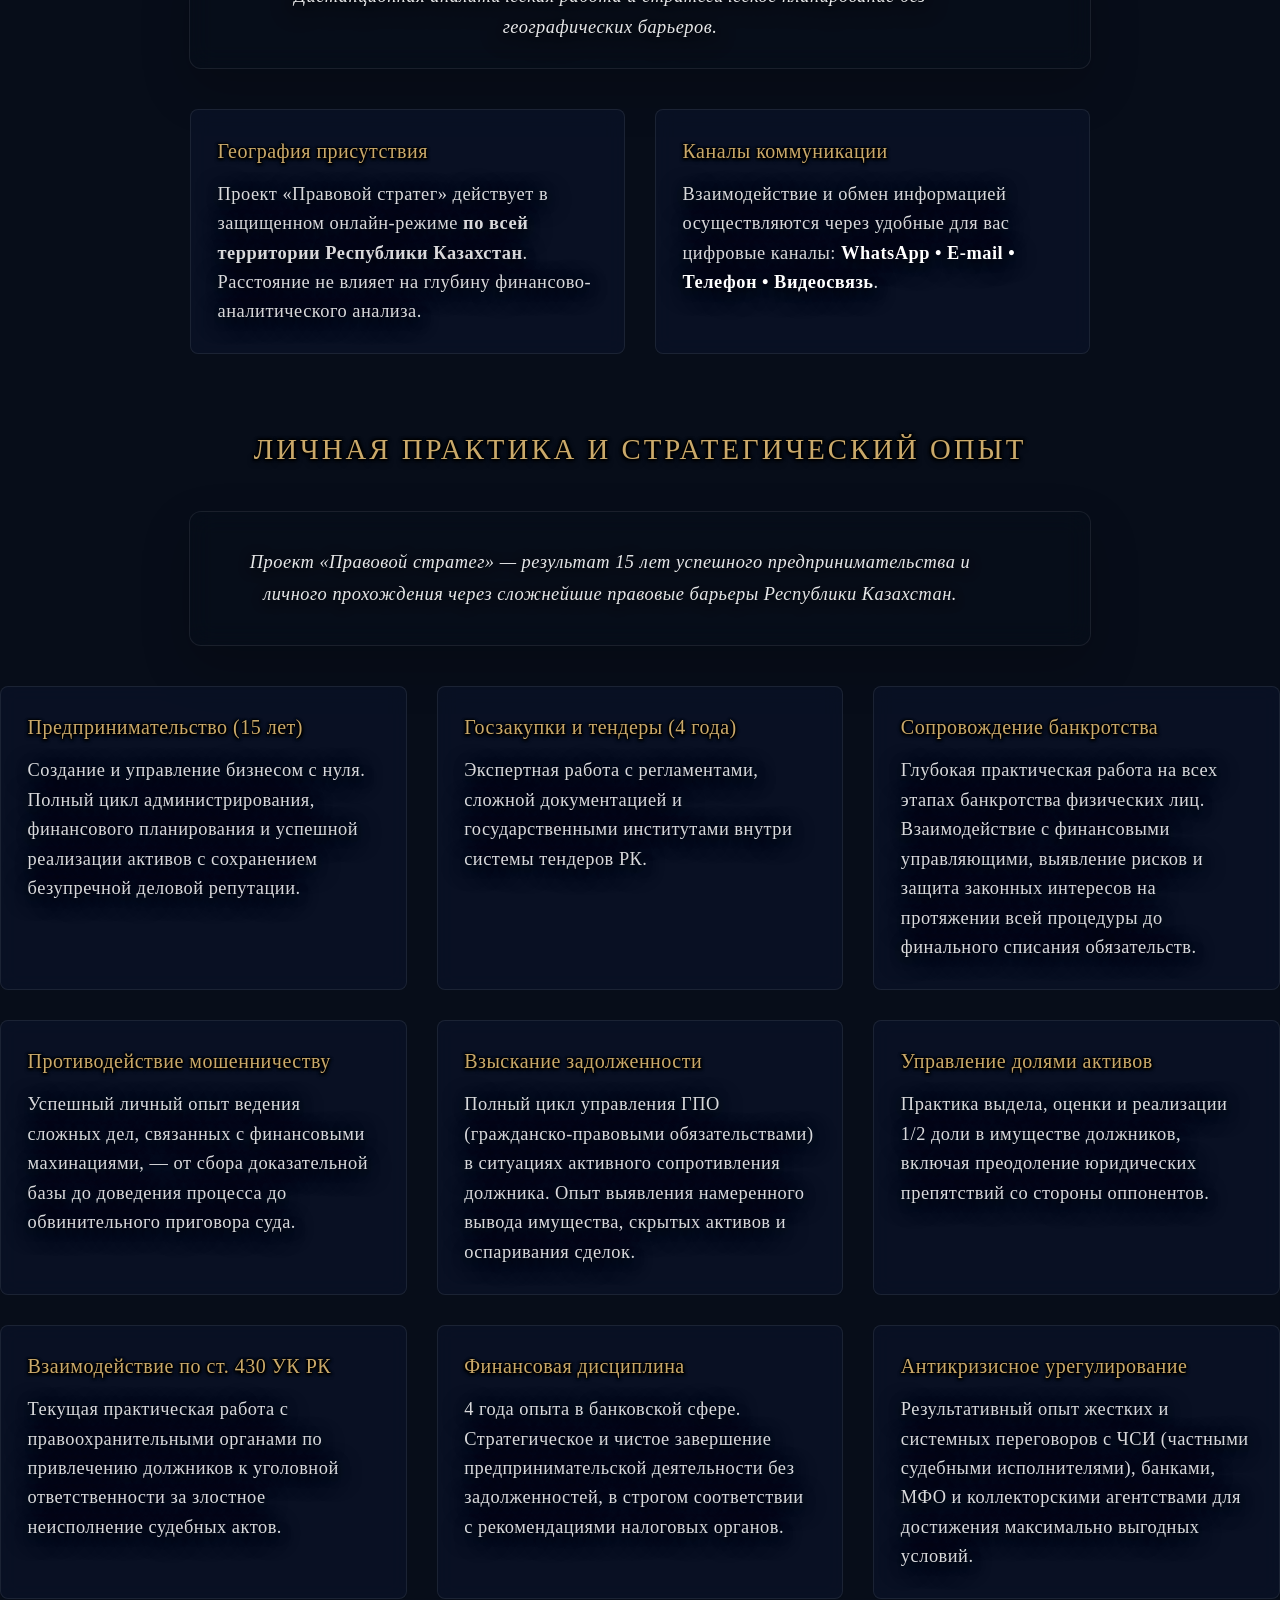
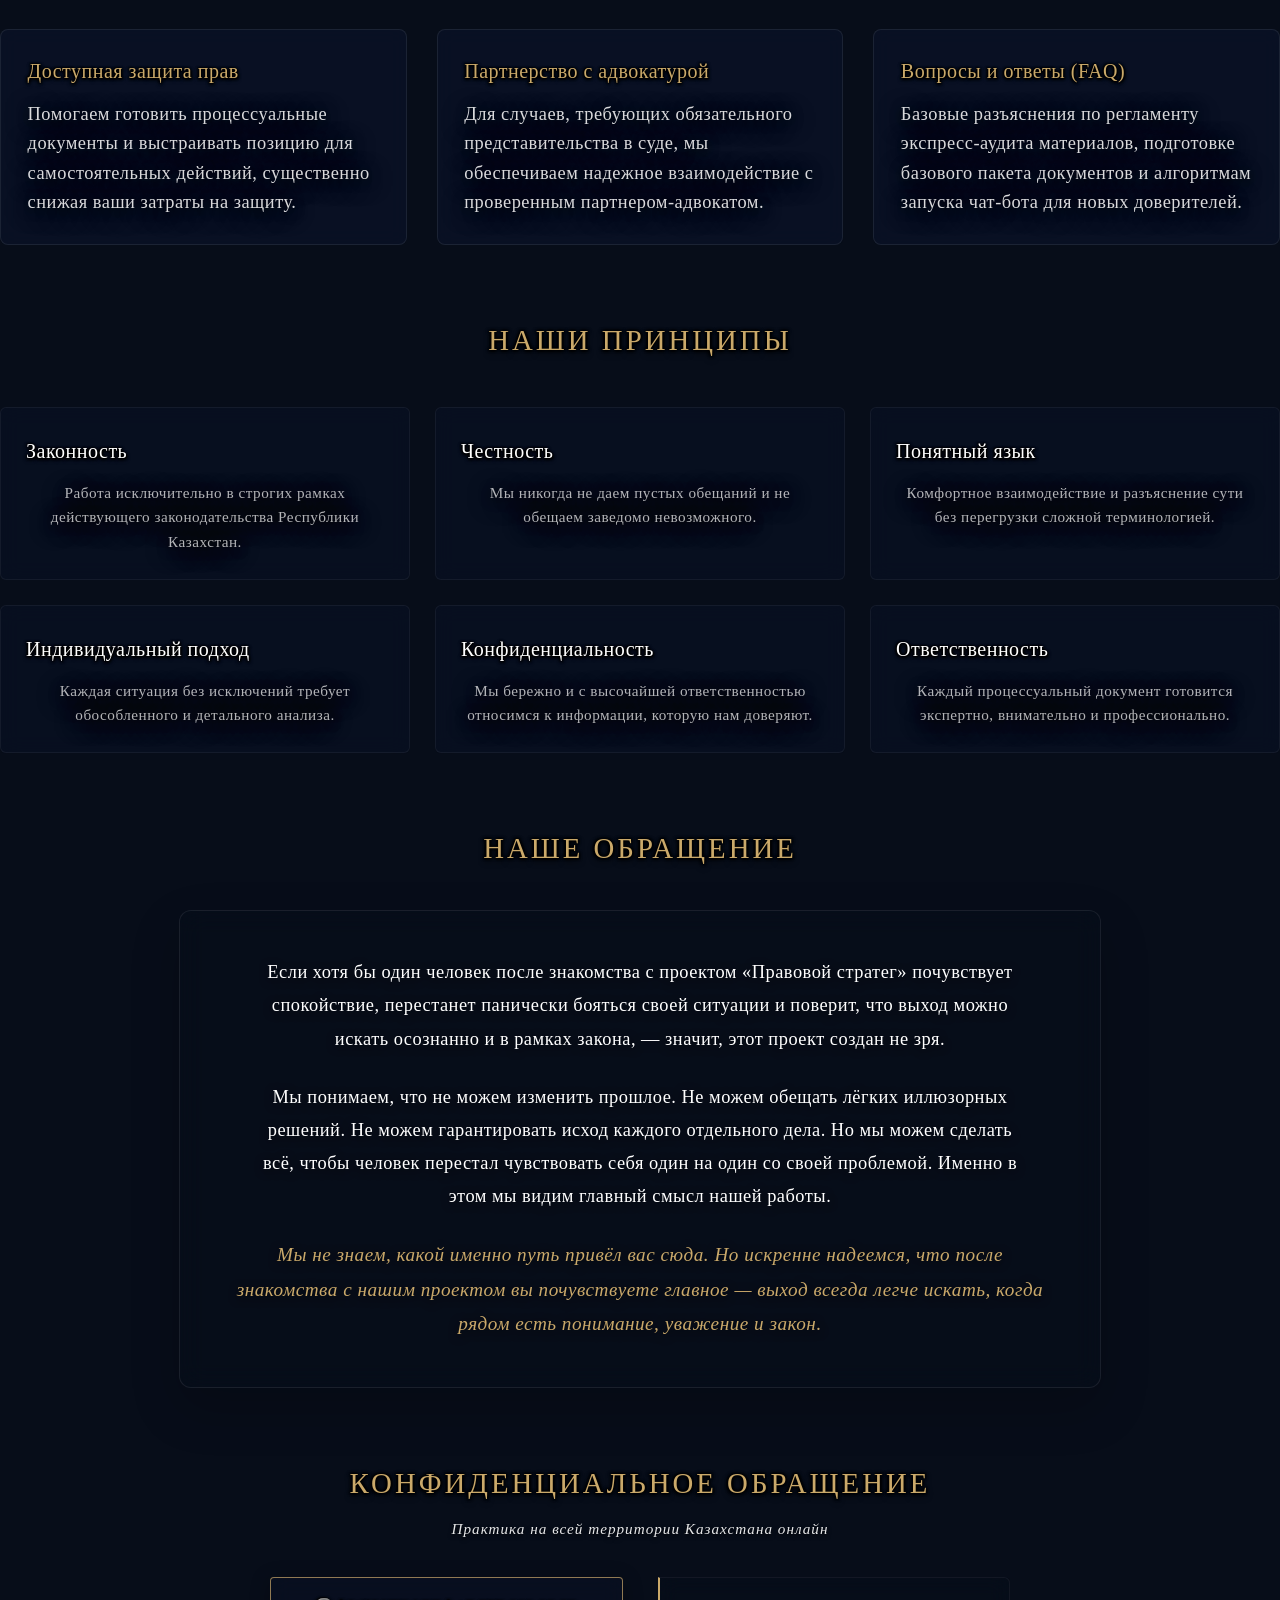
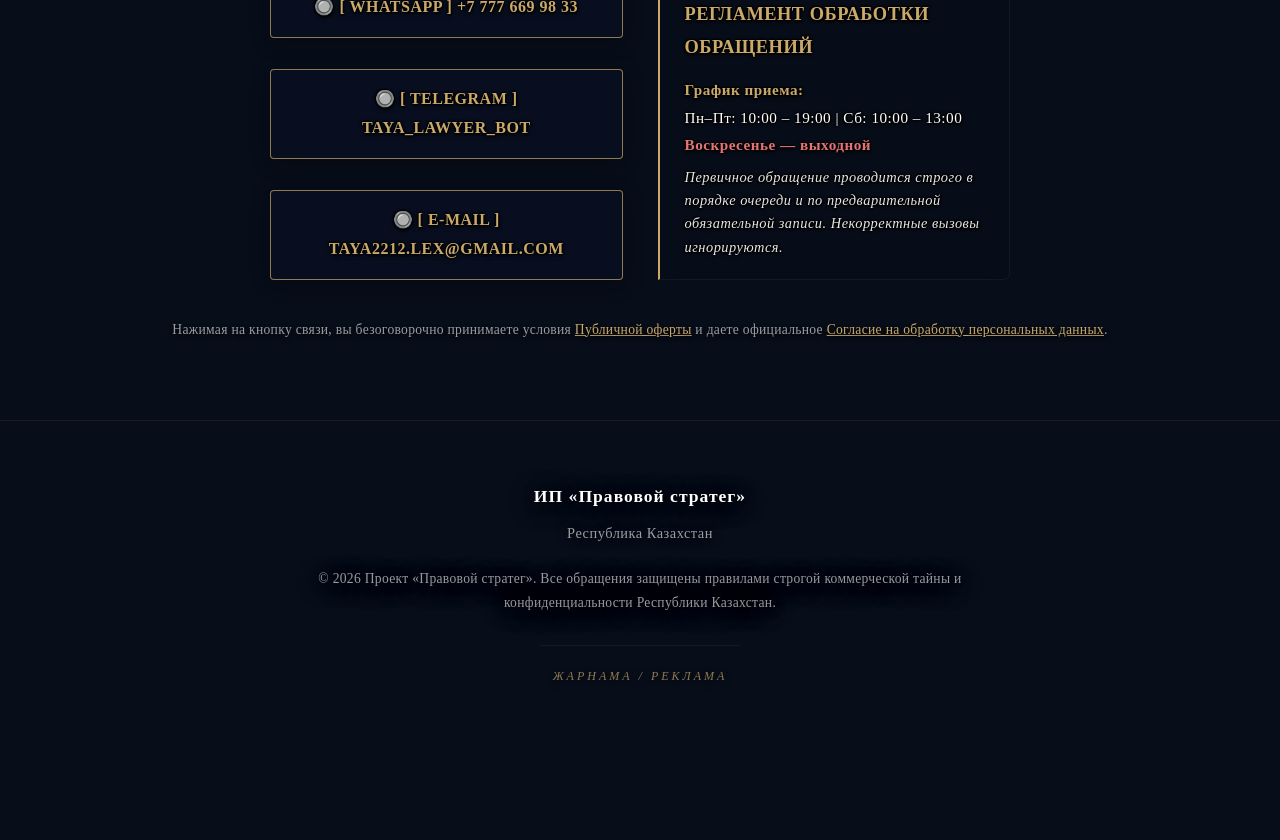
==== commit 0c98a90c: "Update print statement from 'Hello' to 'Goodbye'" ====
--- a/index.html
+++ b/index.html
@@ -44,19 +44,18 @@
         }
 
         }
-
-         .nav-panel {
+                .nav-panel {
             display: flex !important;
             justify-content: space-between !important;
             align-items: center !important;
-            max-width: 100% !important; /* Полностью раздвигаем к углам экрана */
+            max-width: 1200px !important; /* Возвращаем благородную контентную ширину */
             margin: 0 auto !important;
-            padding: 20px 40px !important; /* Элегантный и безопасный отступ от краев */
+            padding: 20px 40px !important;
             width: 100% !important;
             box-sizing: border-box !important;
         }
 
-        header { 
+          header { 
             text-align: center; 
             margin-bottom: 50px; 
             padding: 10px 20px 40px 20px !important; 
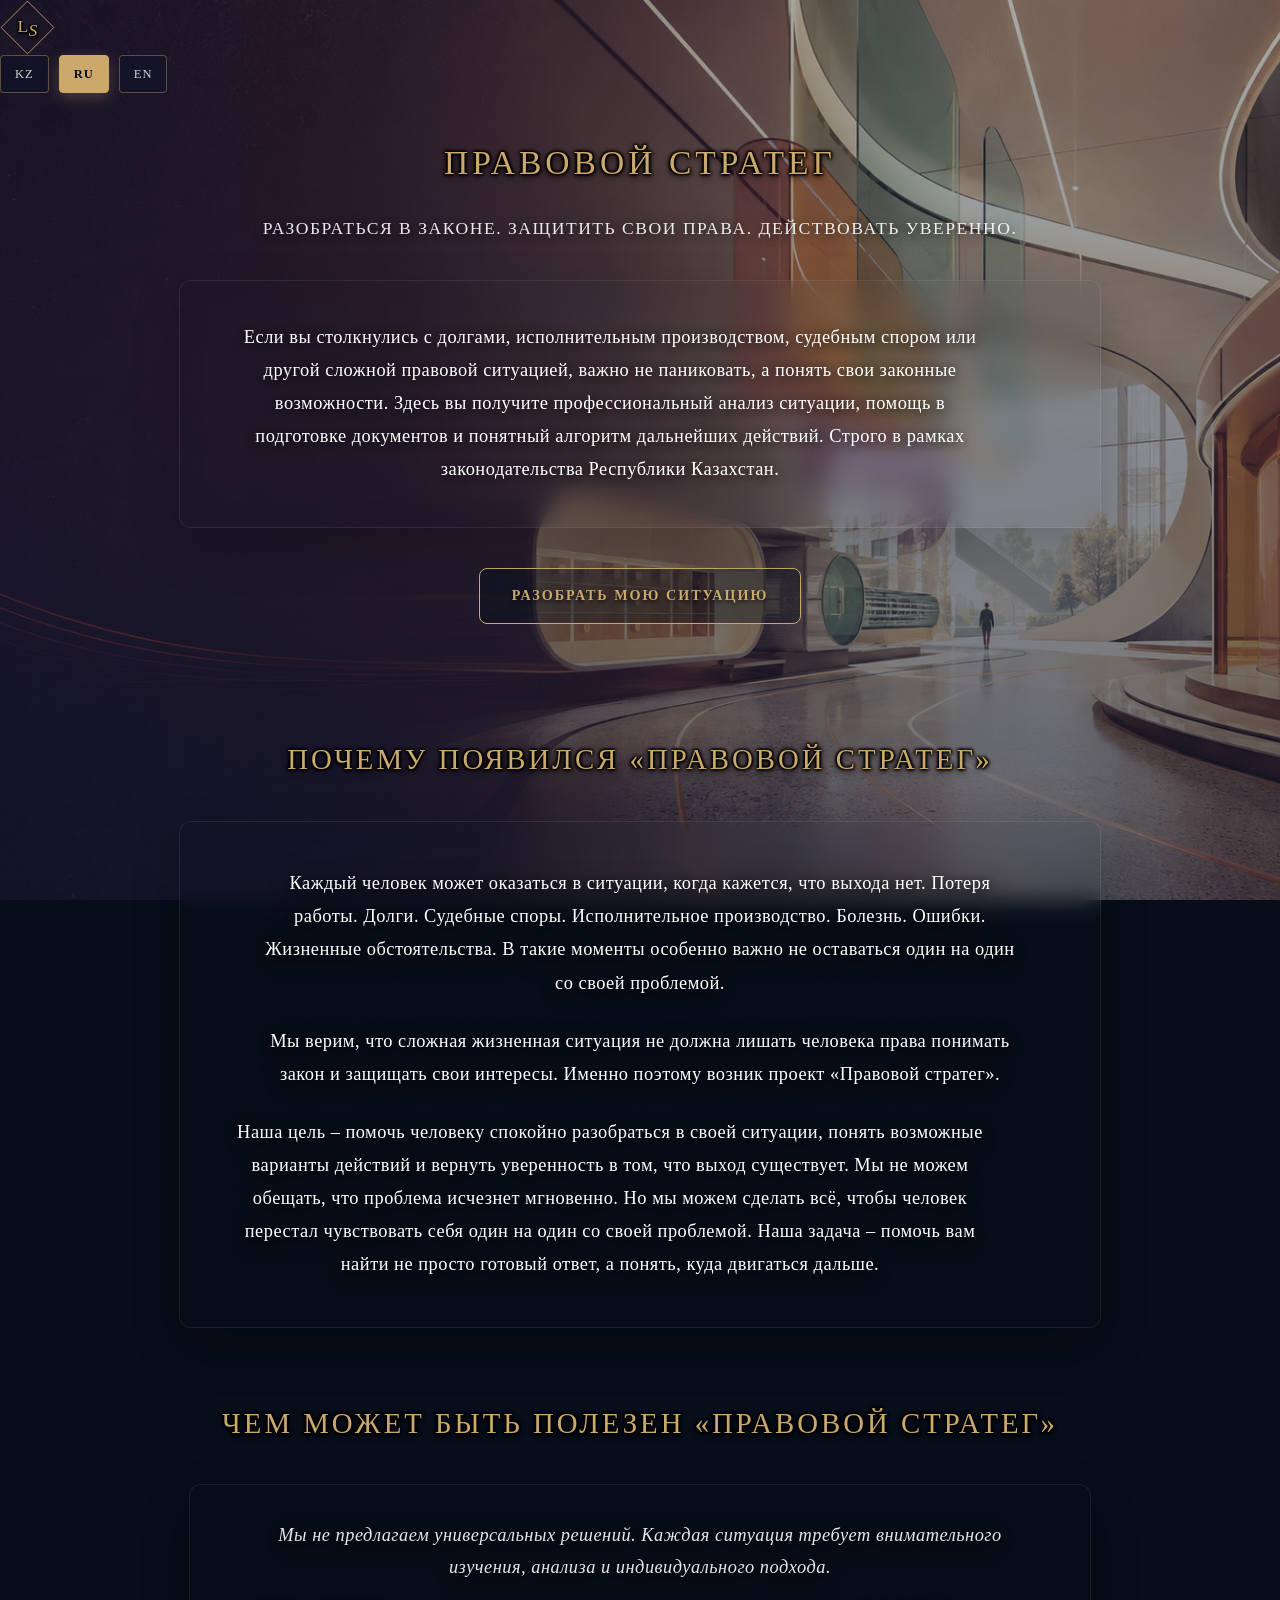
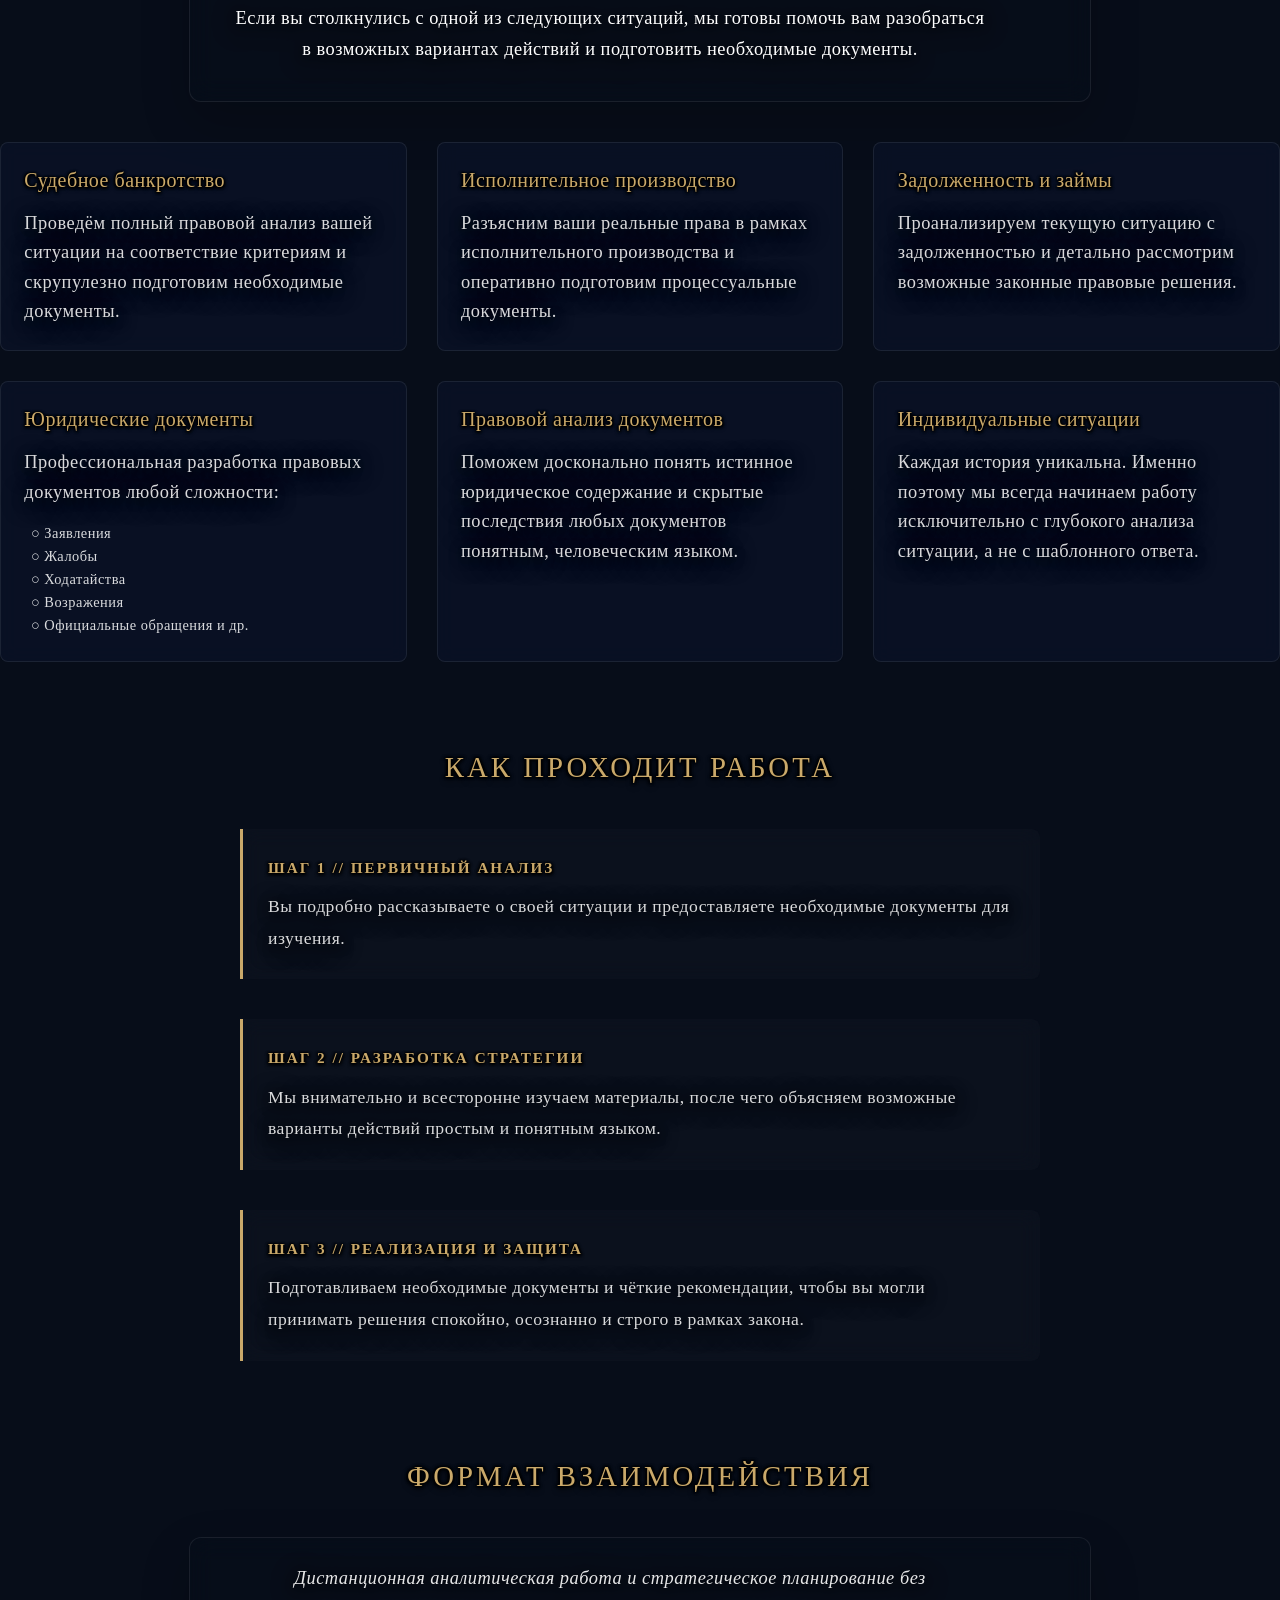
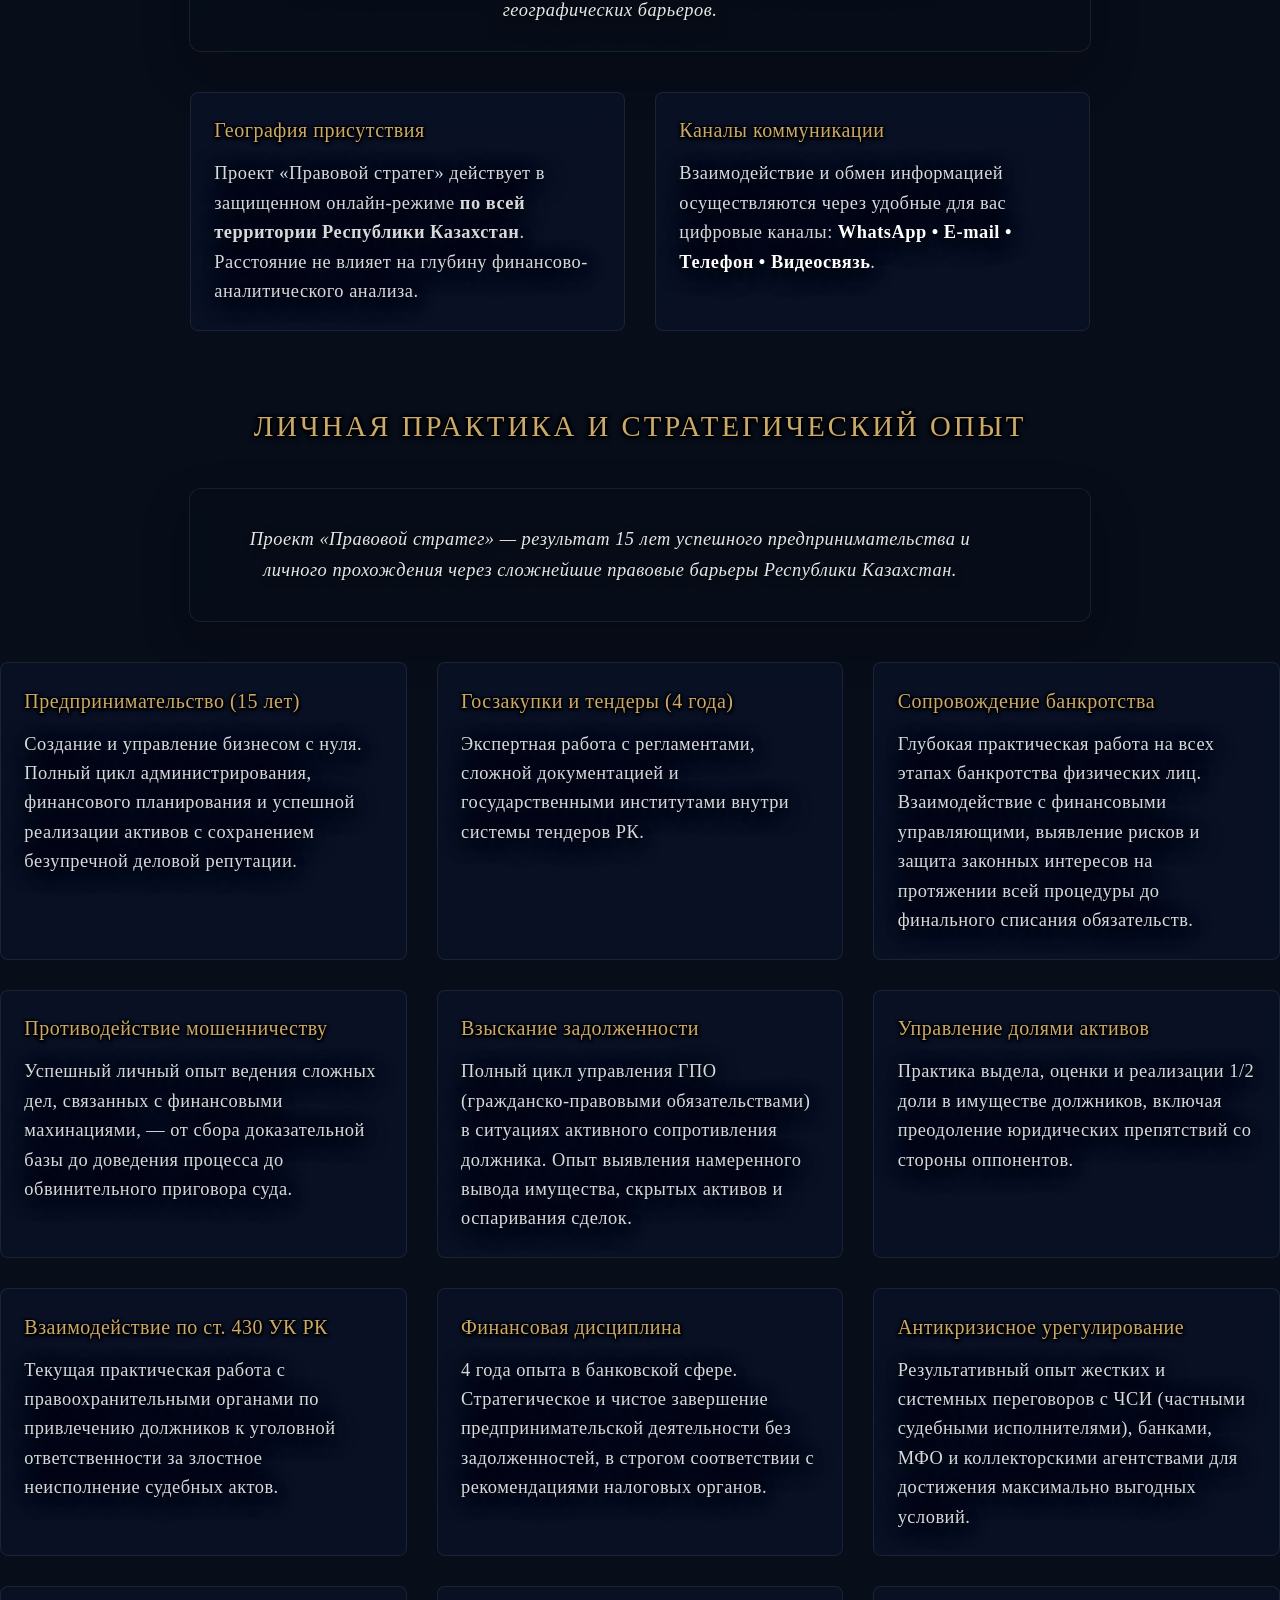
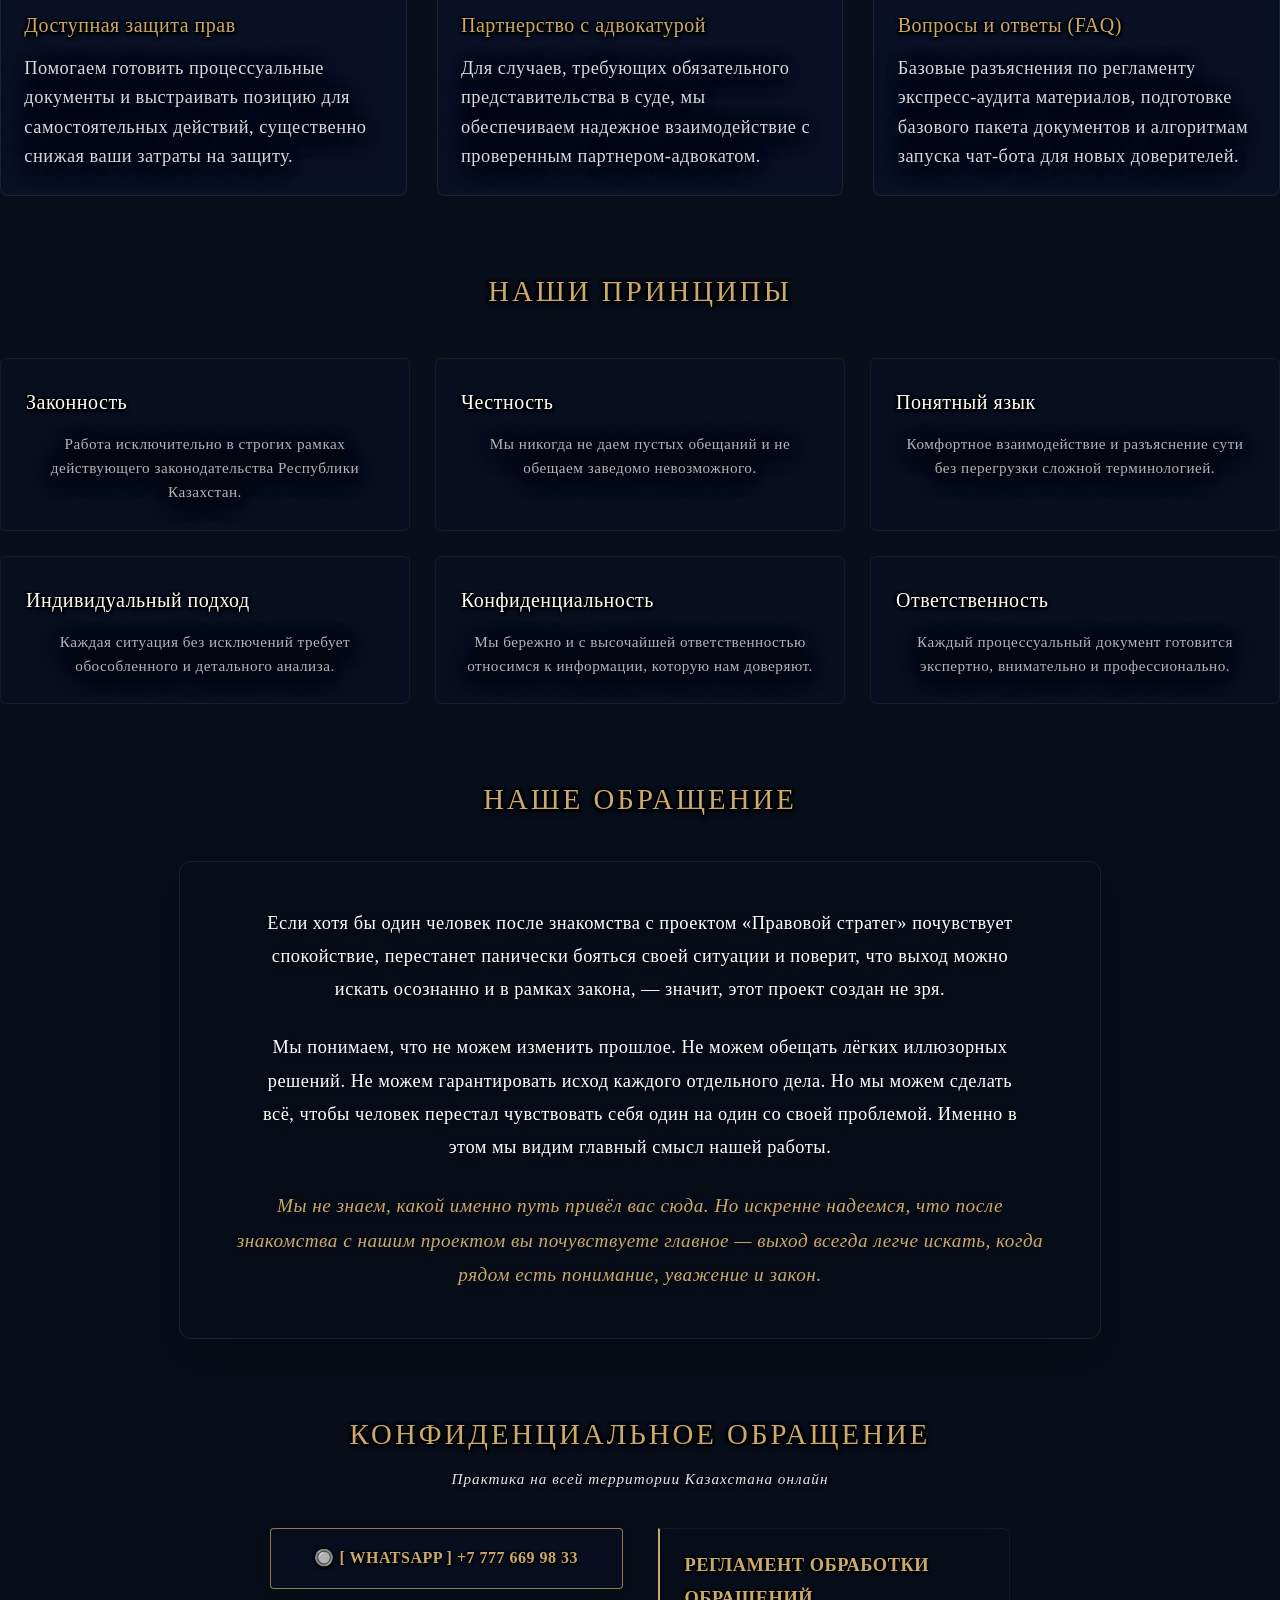
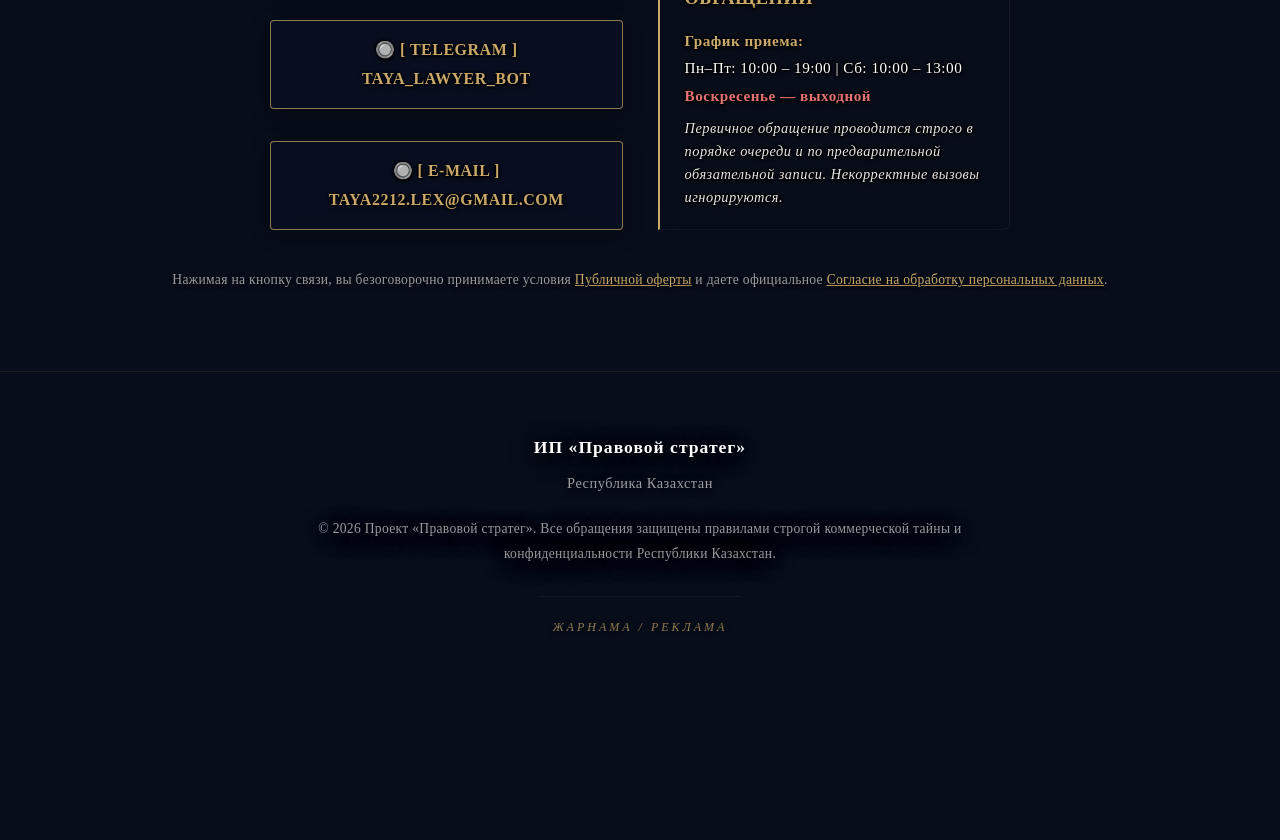
==== commit 15e5238e: "Update print statement from 'Hello' to 'Goodbye'" ====
--- a/index.html
+++ b/index.html
@@ -123,10 +123,12 @@
             transform: translateY(-2px); 
         }
 
-        .lang-switcher { 
+                .lang-switcher { 
             display: flex !important; 
-            gap: 10px !important; 
-        }
+            gap: 10px !important;
+            margin-left: auto !important; /* Принудительно выталкивает кнопки в крайний правый угол */
+        }
+
 
         .lang-btn { 
             background: rgba(11, 19, 41, 0.4) !important; 
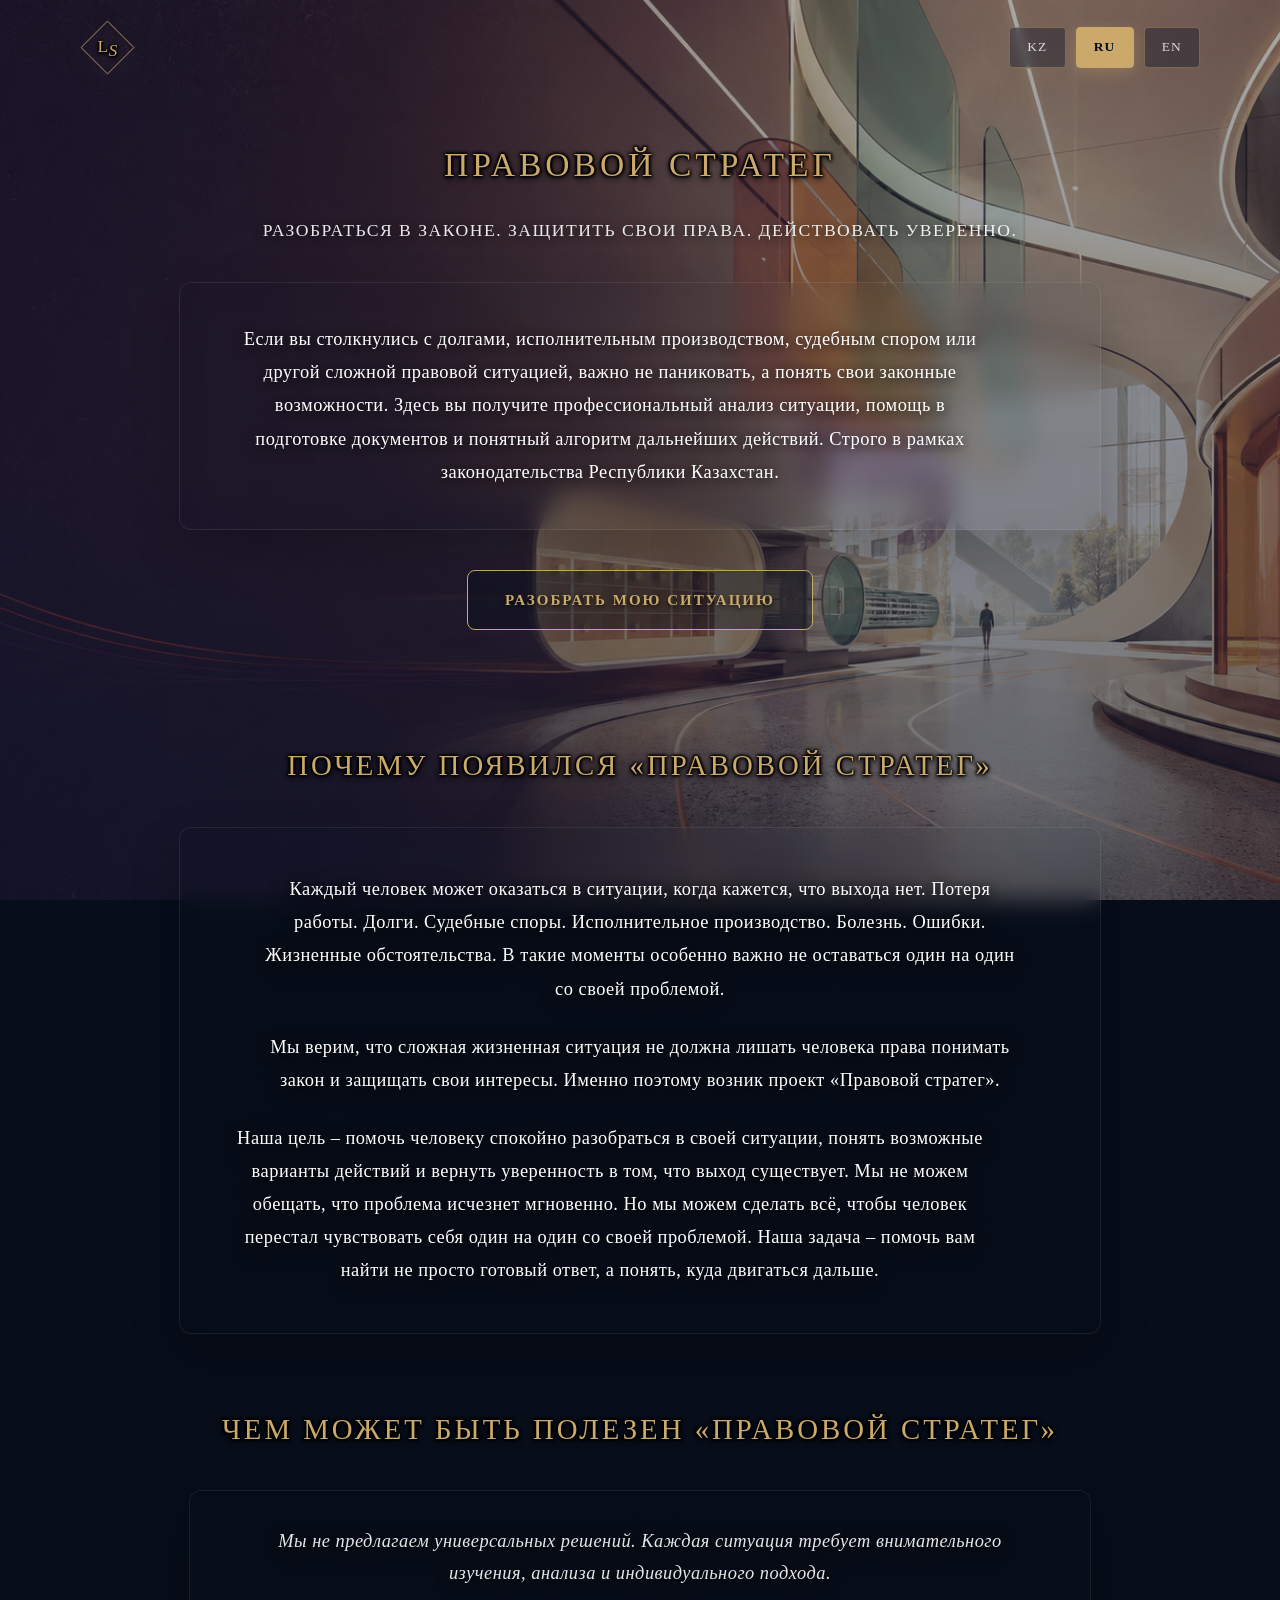
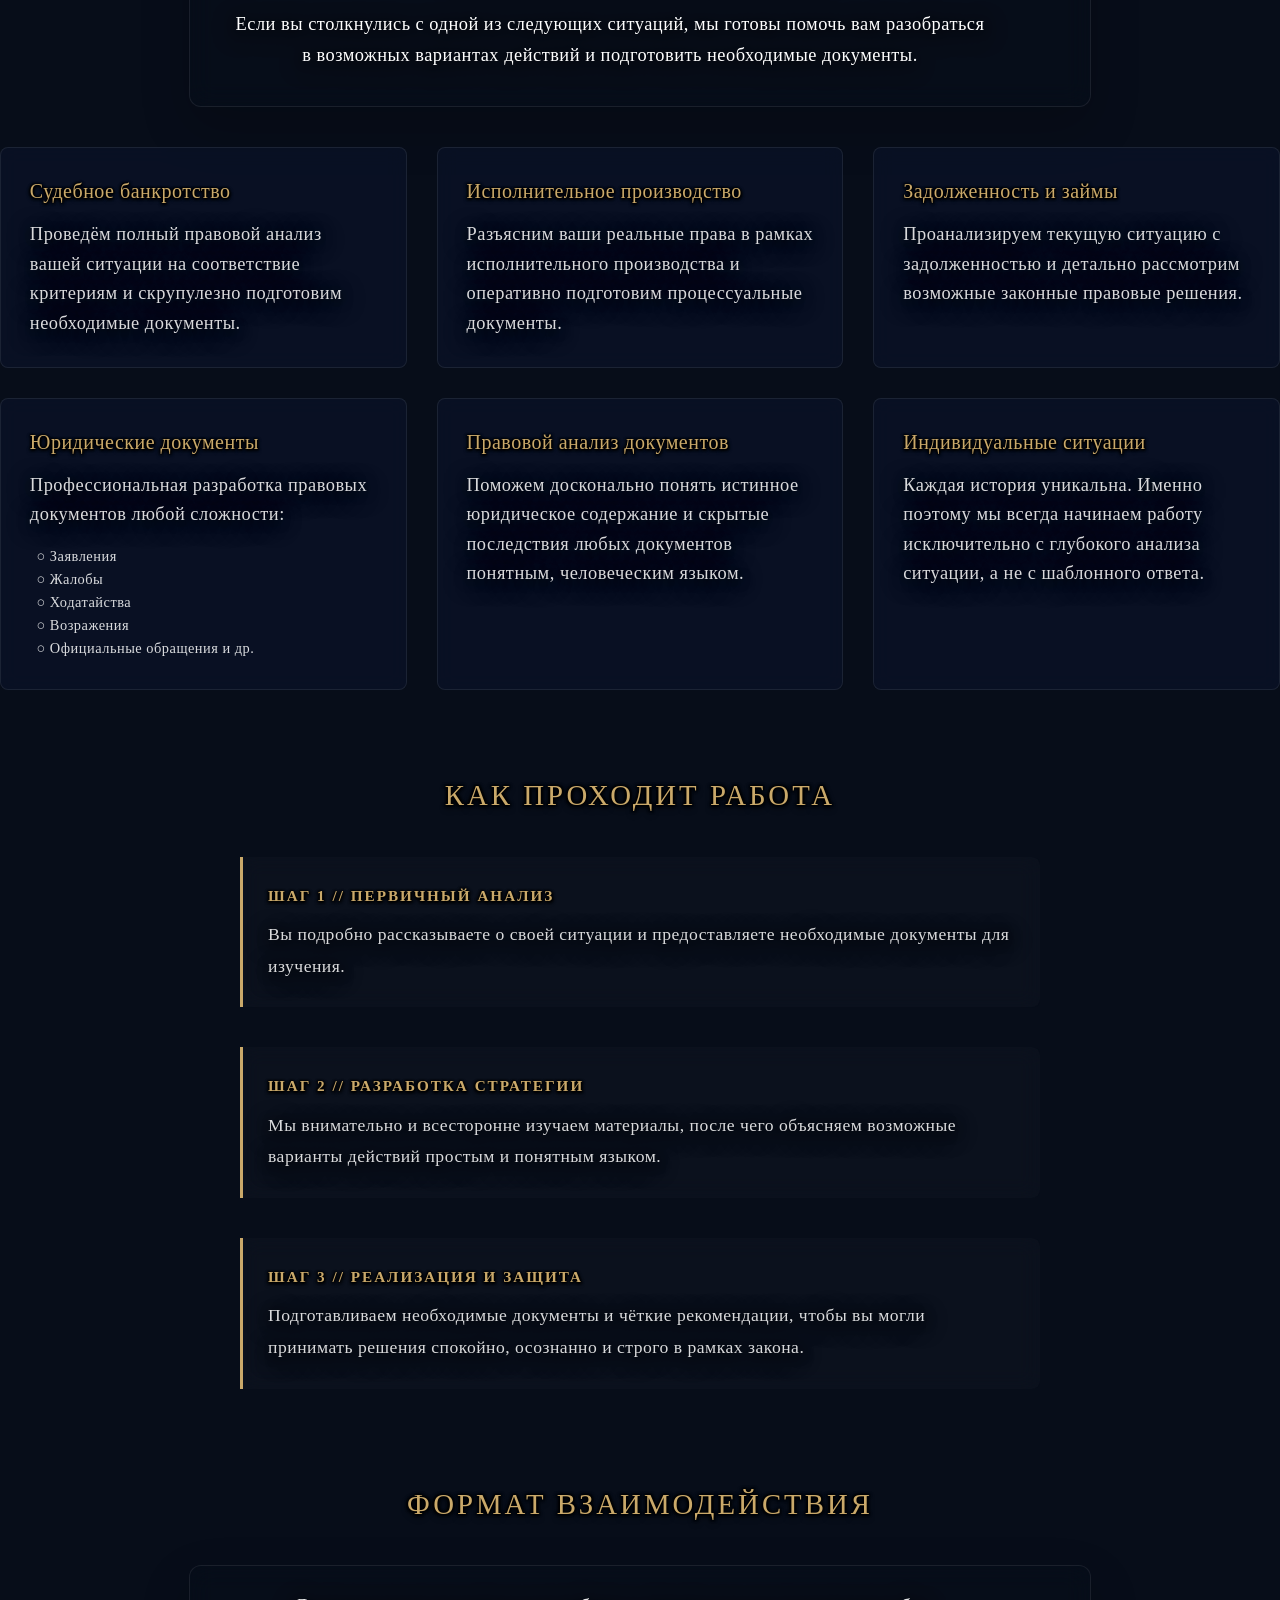
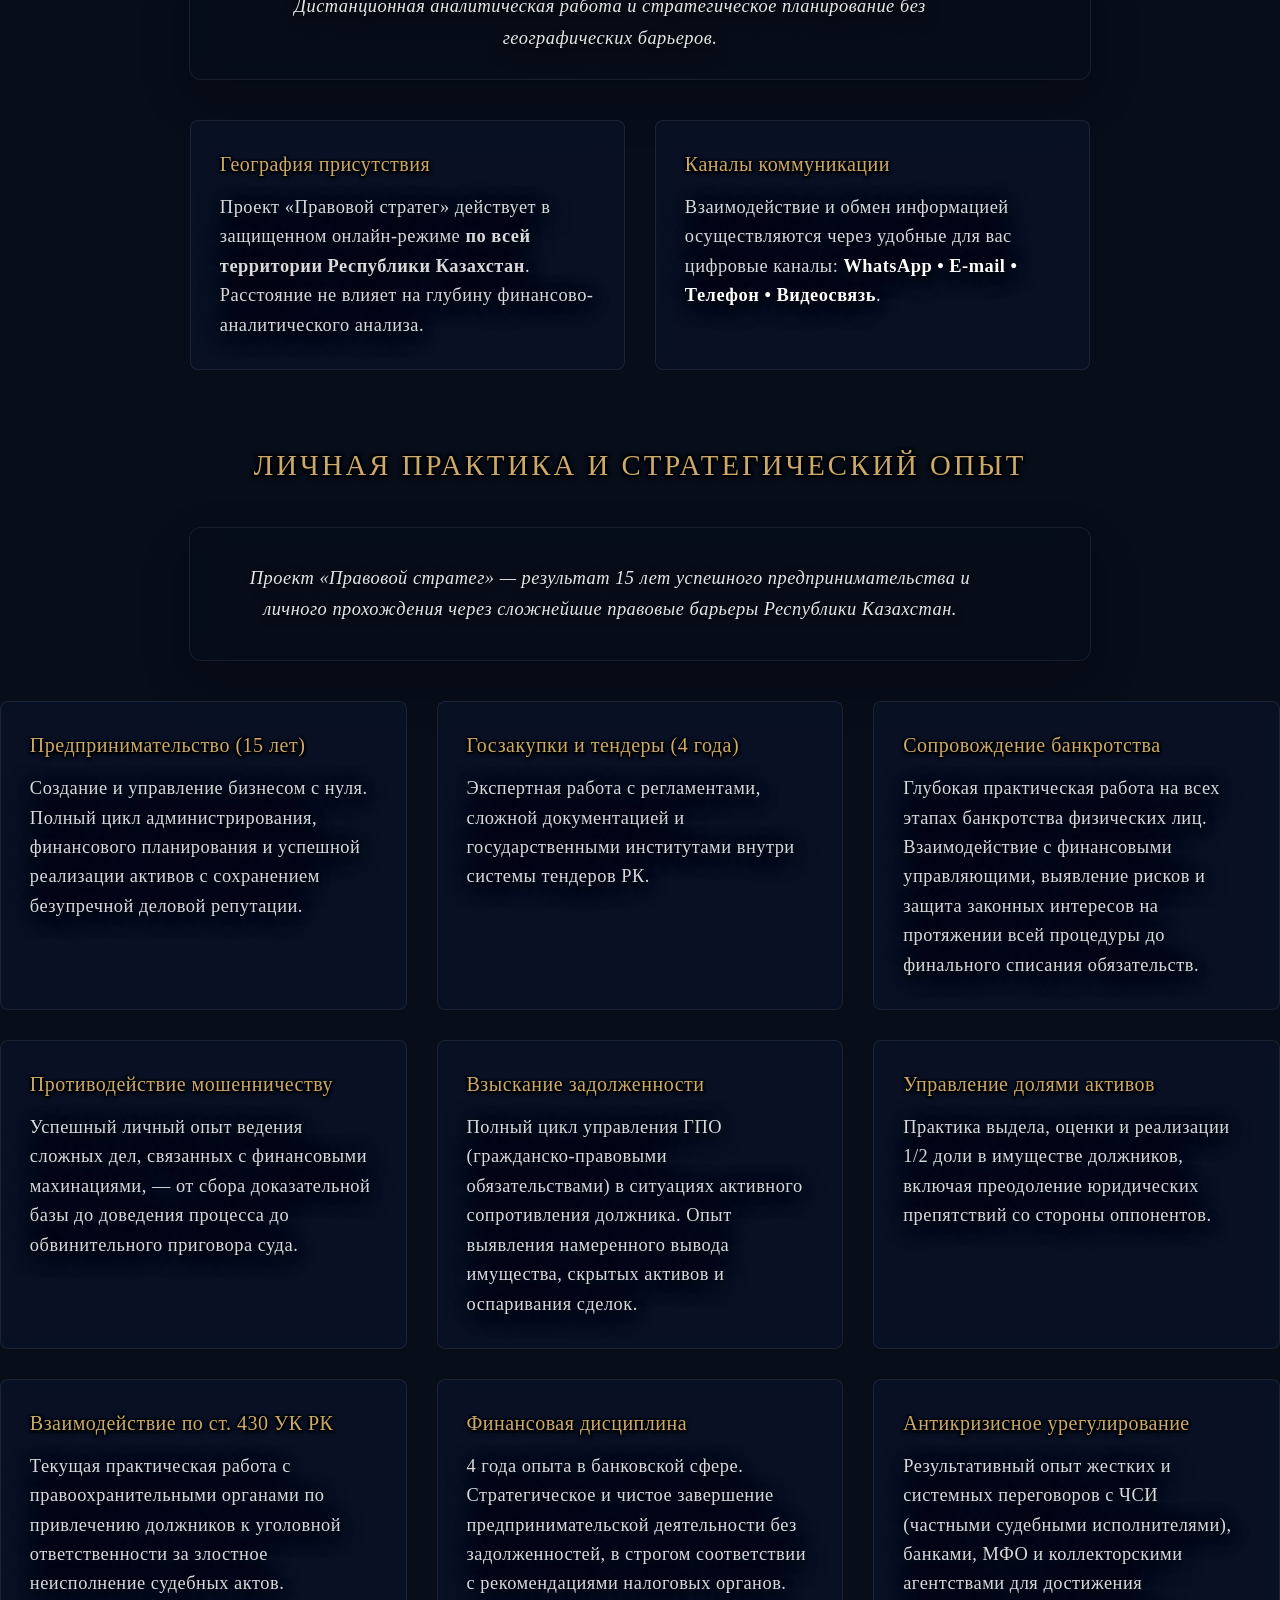
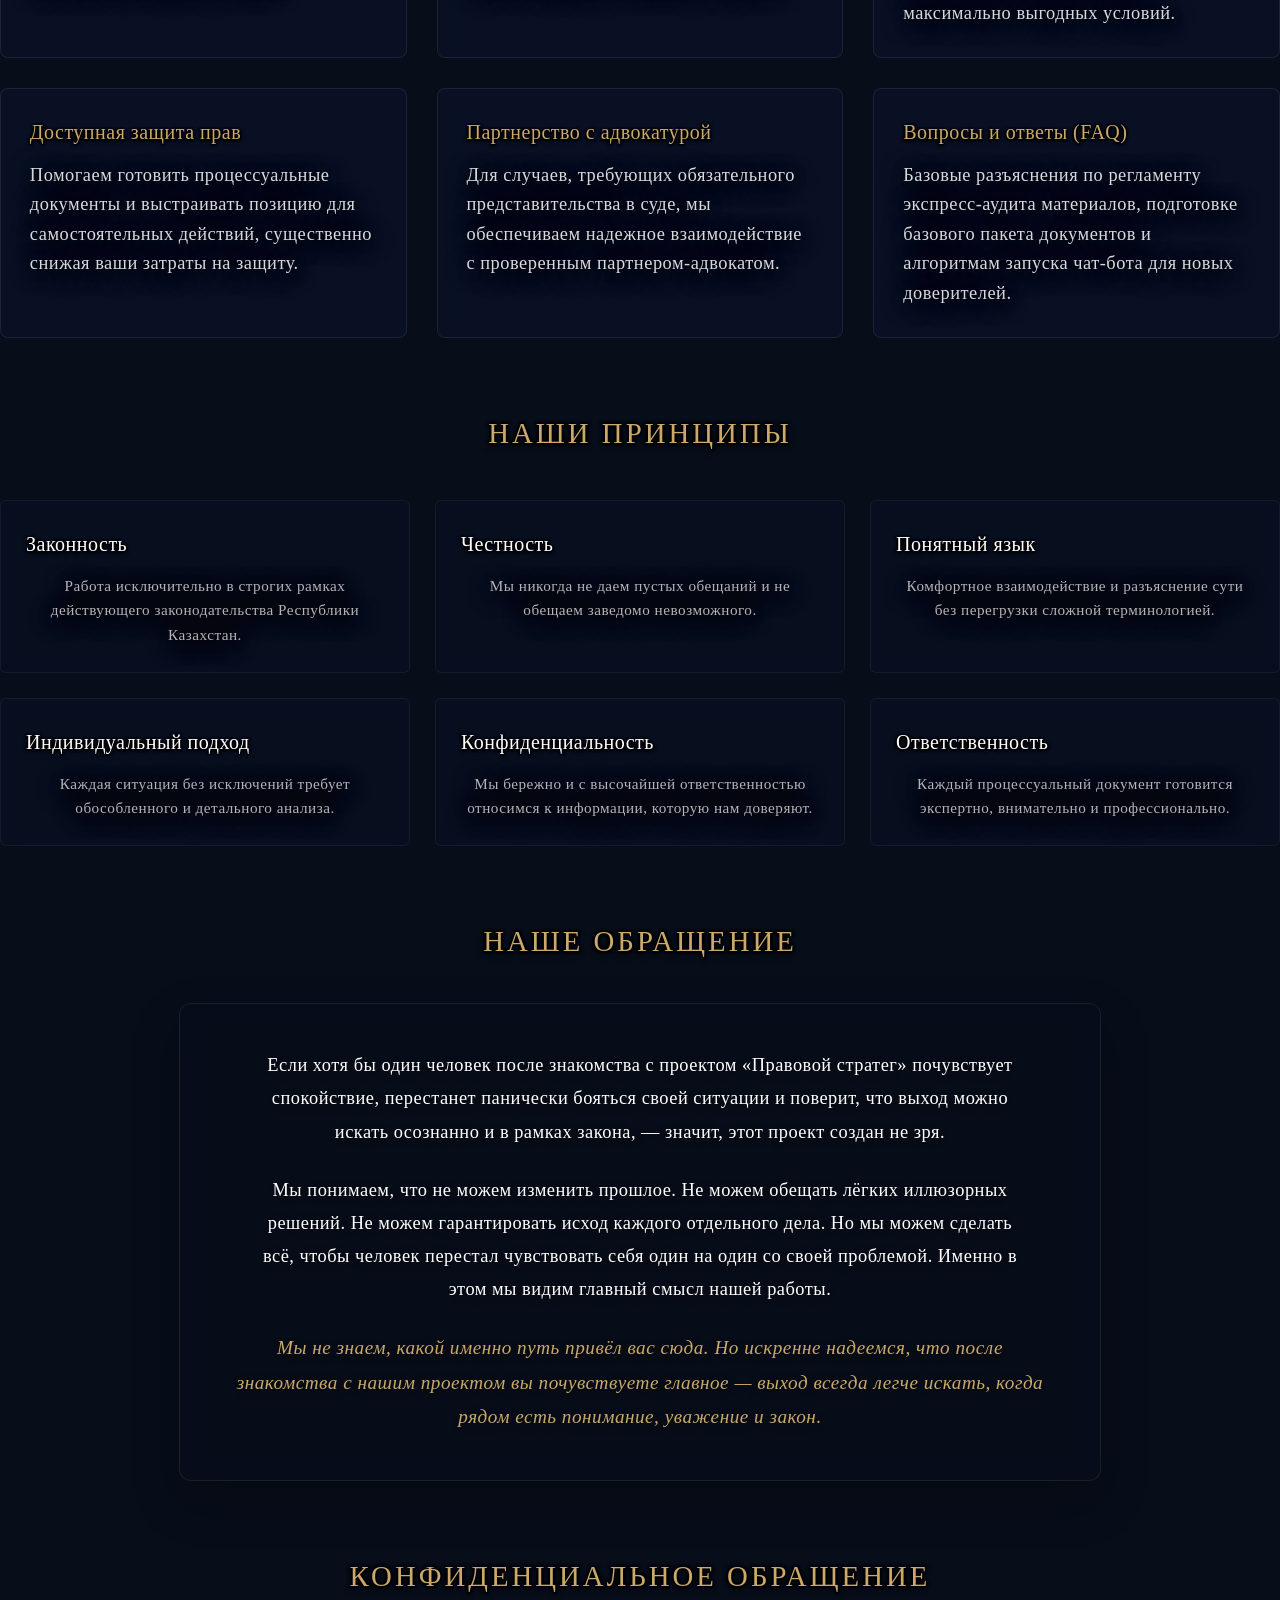
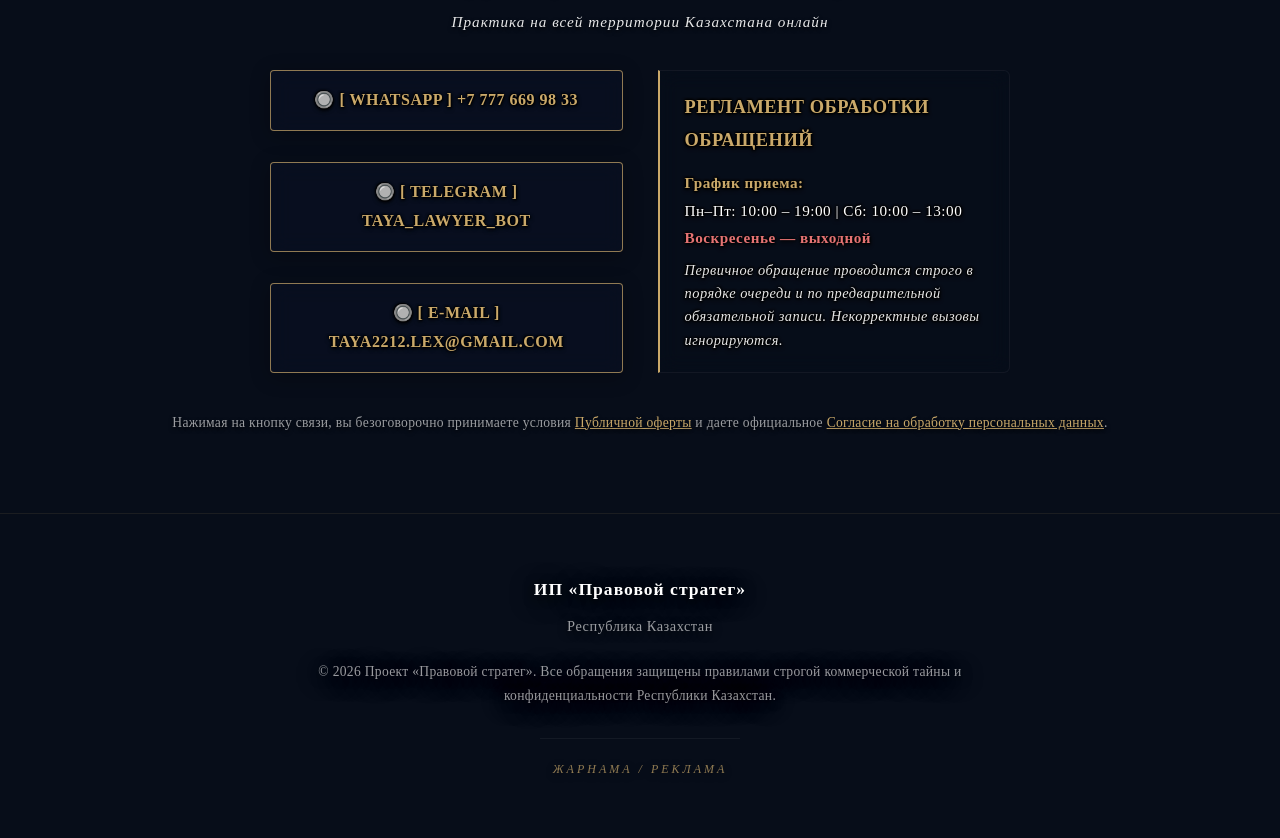
==== commit 1e37d1f6: "Update index.html" ====
--- a/index.html
+++ b/index.html
@@ -43,17 +43,17 @@
                          0 2px 4px #000000 !important;
         }
 
-        }
-                .nav-panel {
+              .nav-panel {
             display: flex !important;
-            justify-content: space-between !important;
+            justify-content: flex-end !important; /* Намертво прижимает кнопки к правому углу */
             align-items: center !important;
-            max-width: 1200px !important; /* Возвращаем благородную контентную ширину */
+            max-width: 1200px !important;
             margin: 0 auto !important;
             padding: 20px 40px !important;
             width: 100% !important;
             box-sizing: border-box !important;
         }
+
 
           header { 
             text-align: center; 
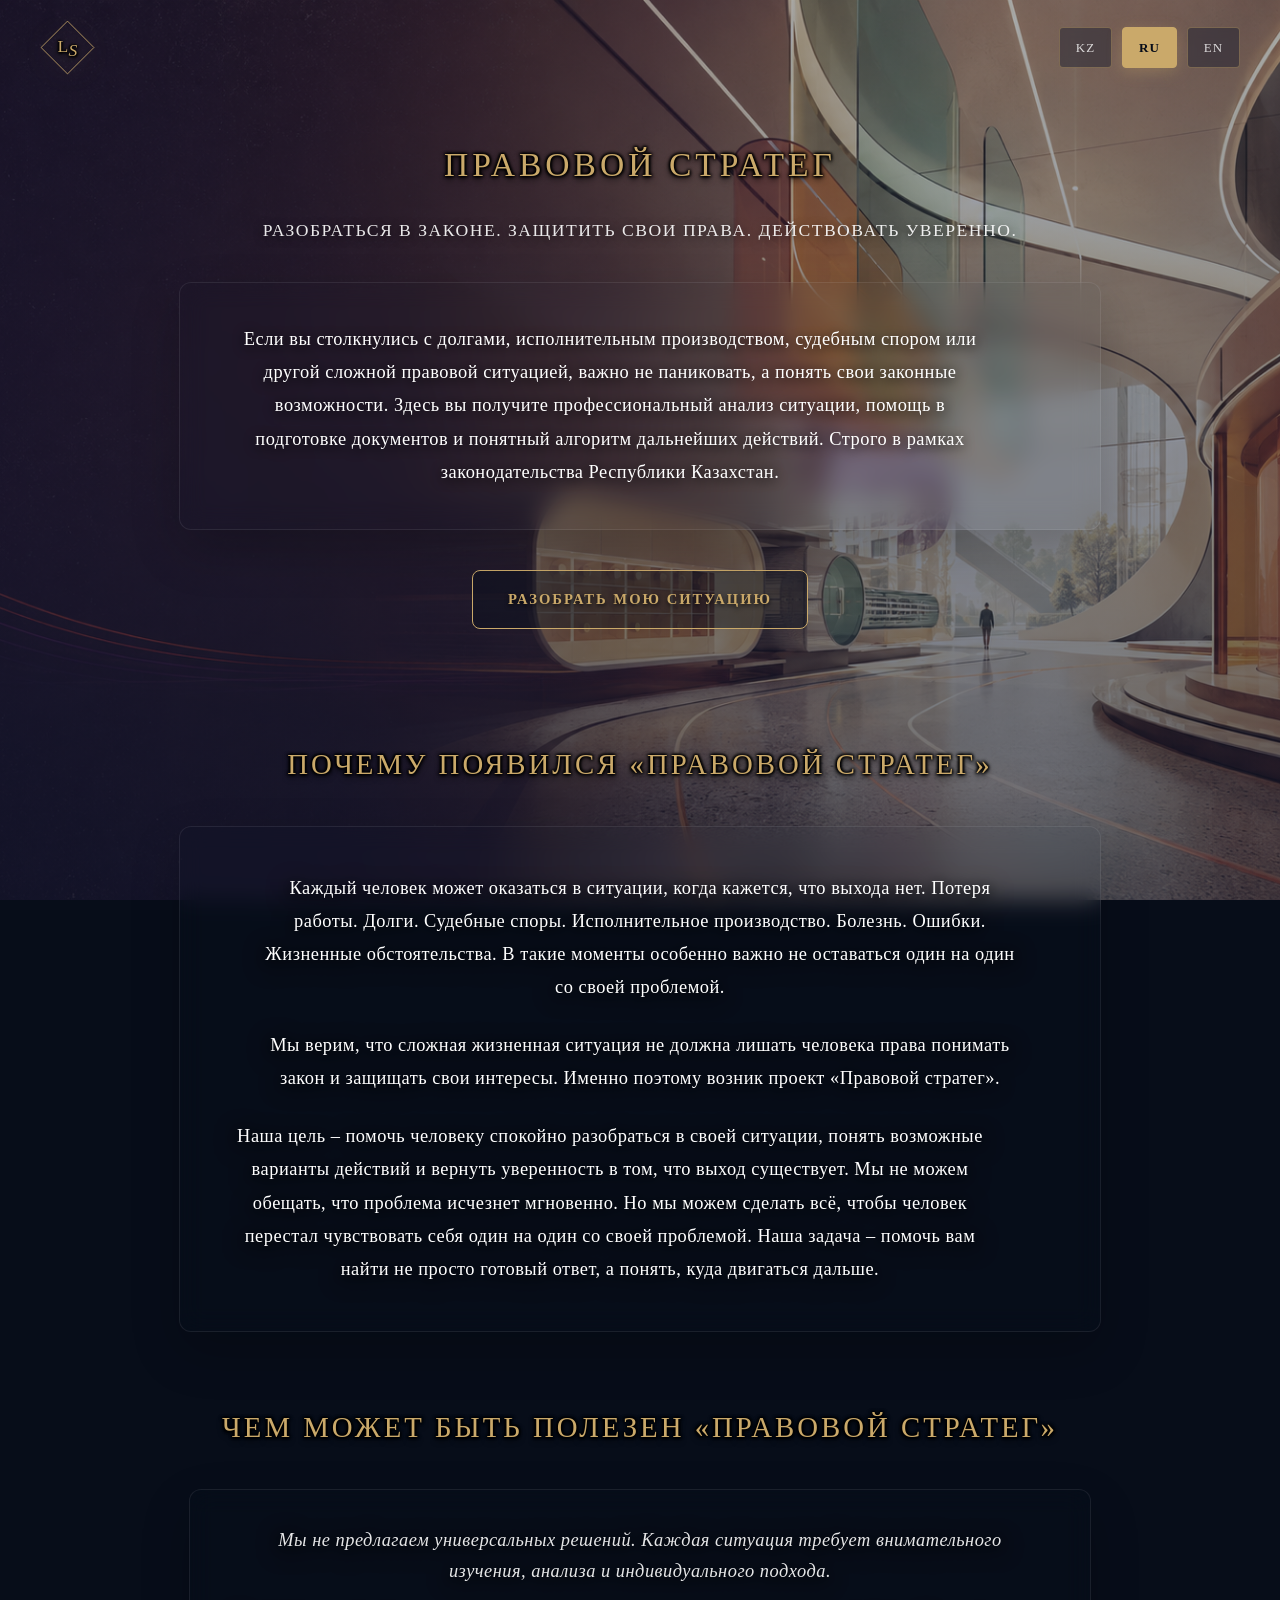
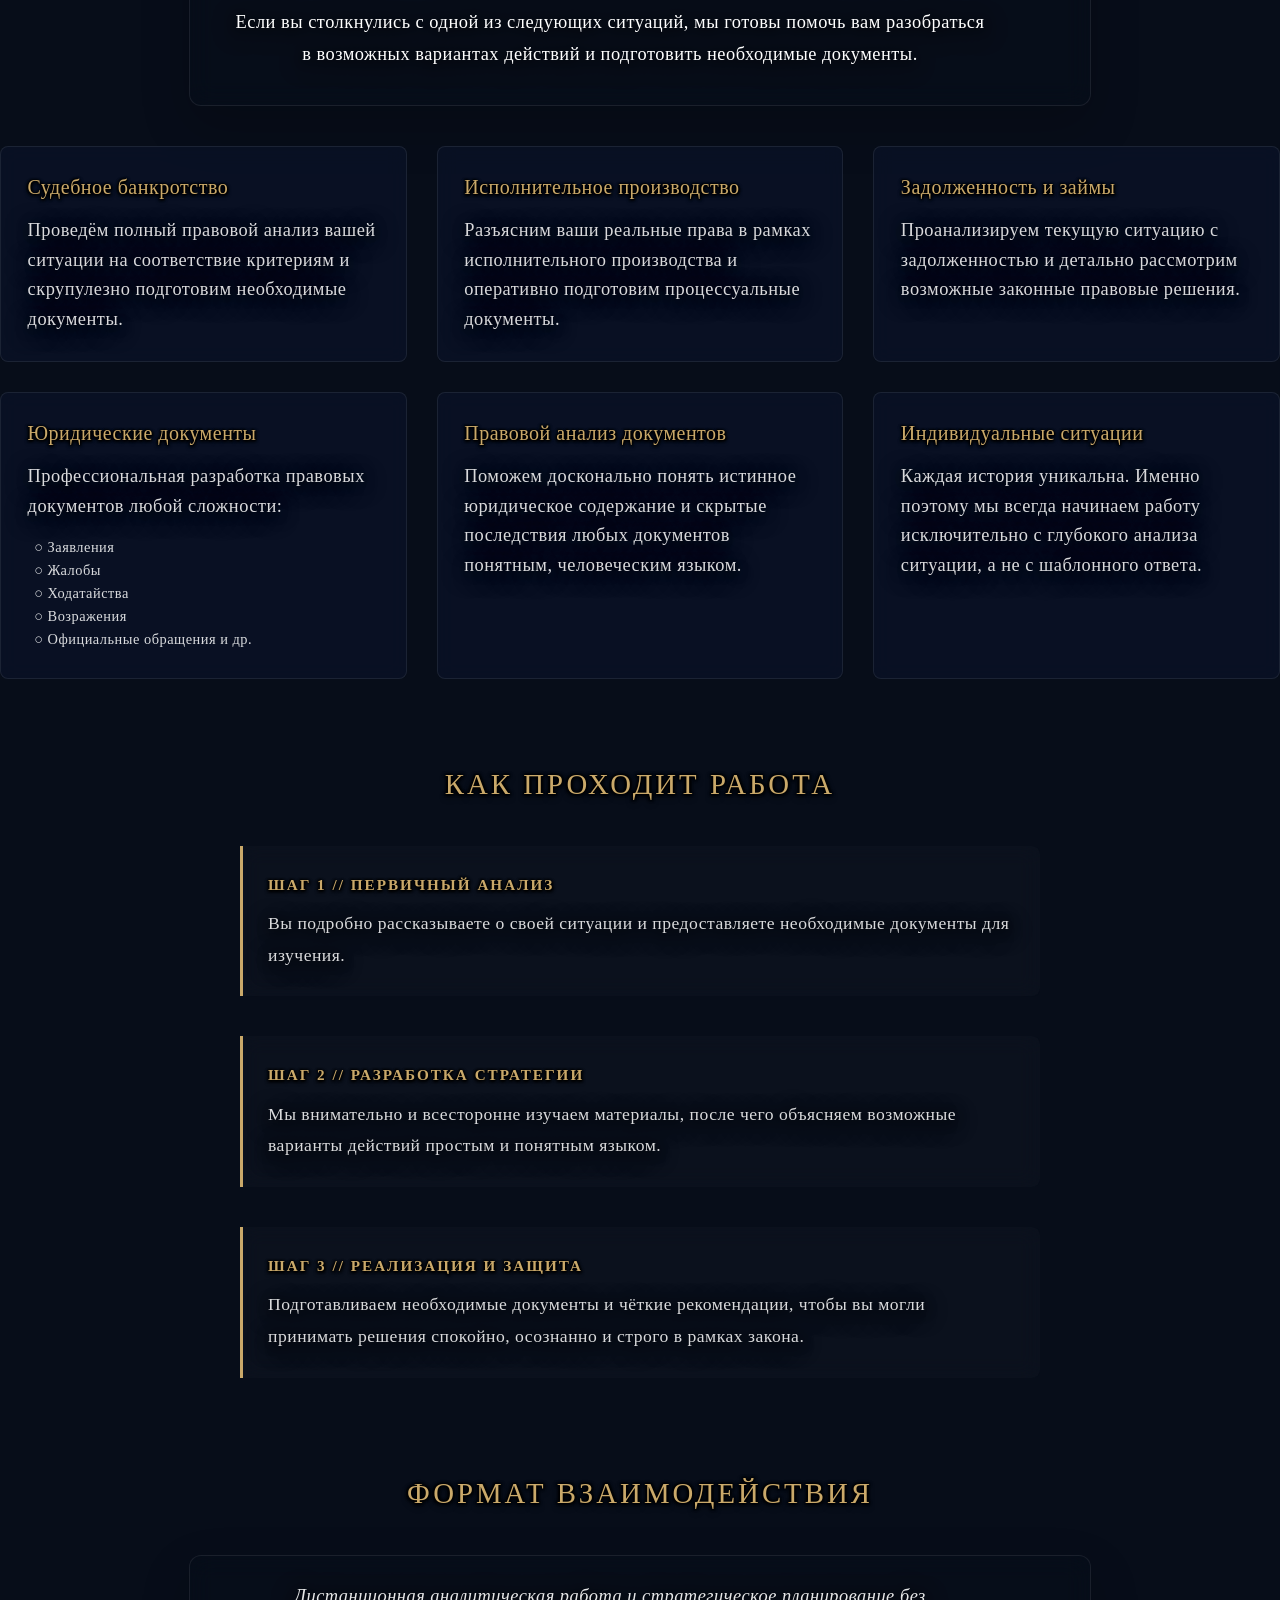
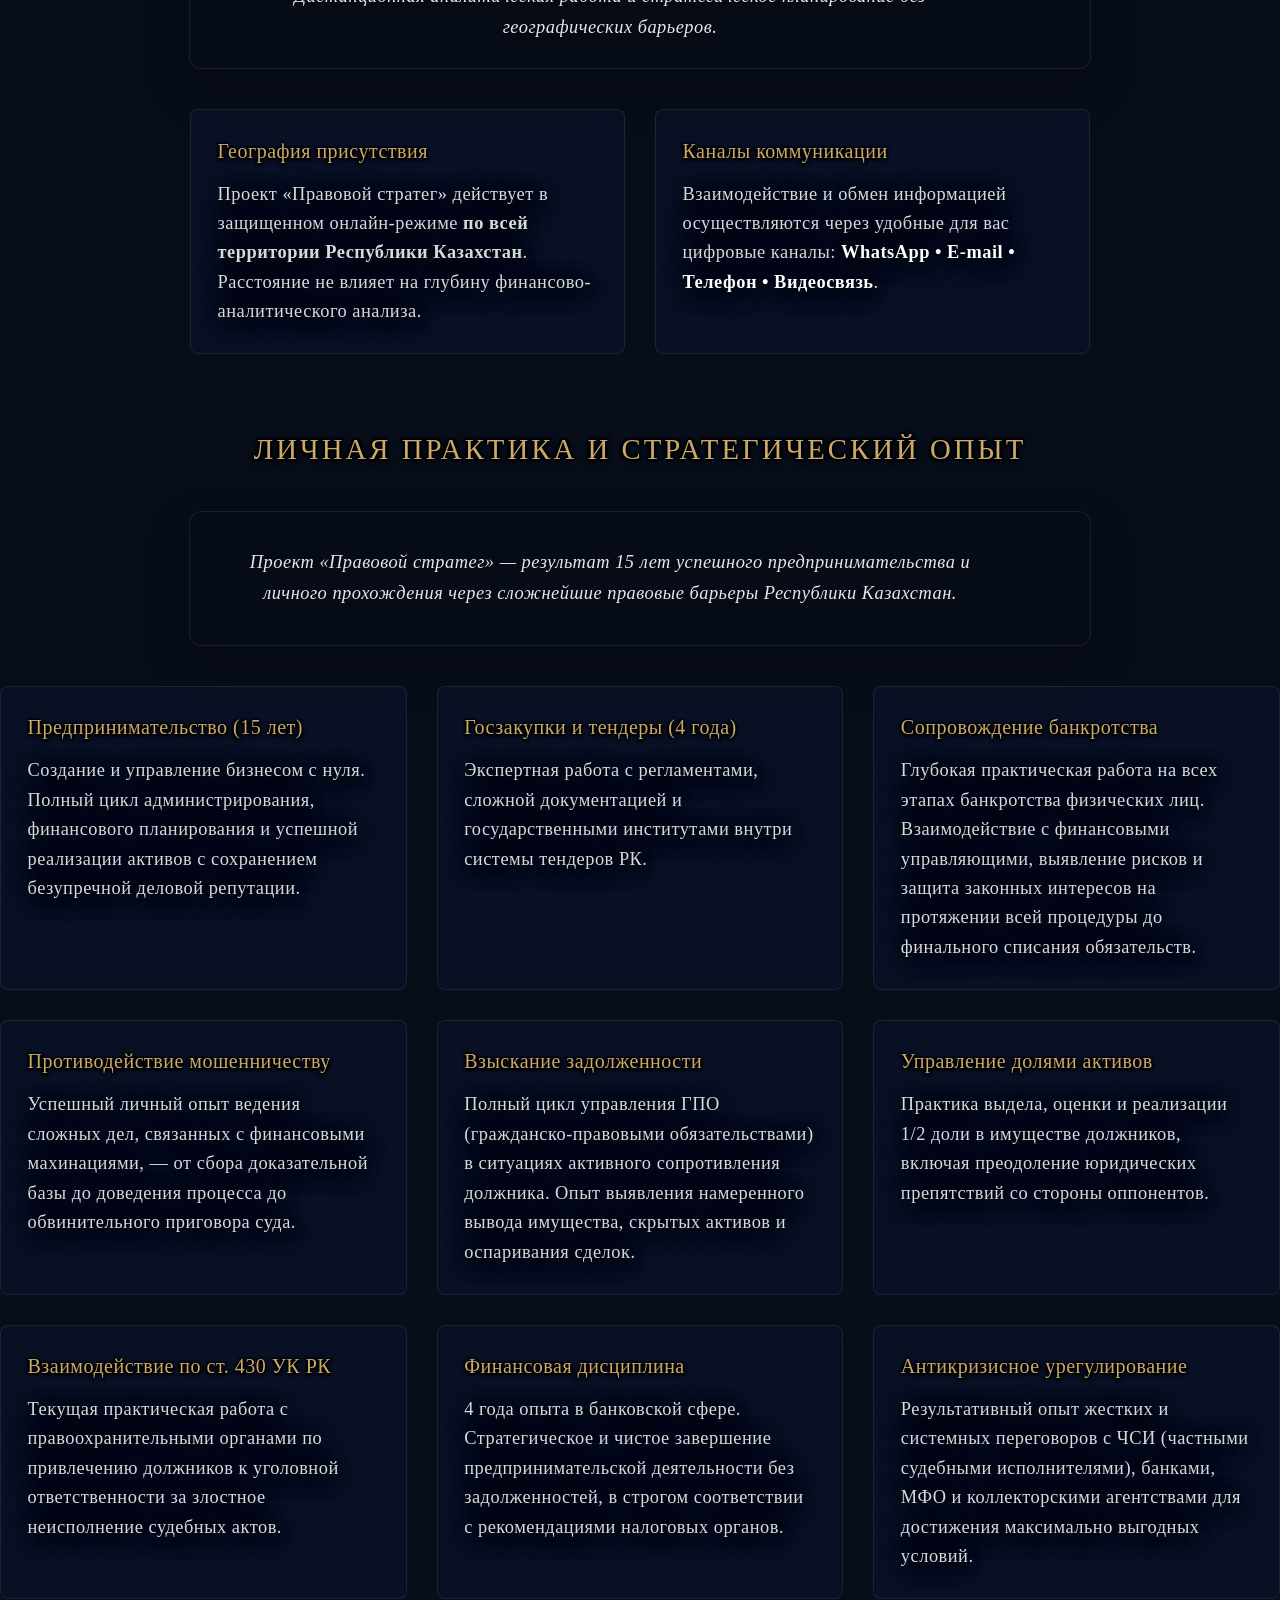
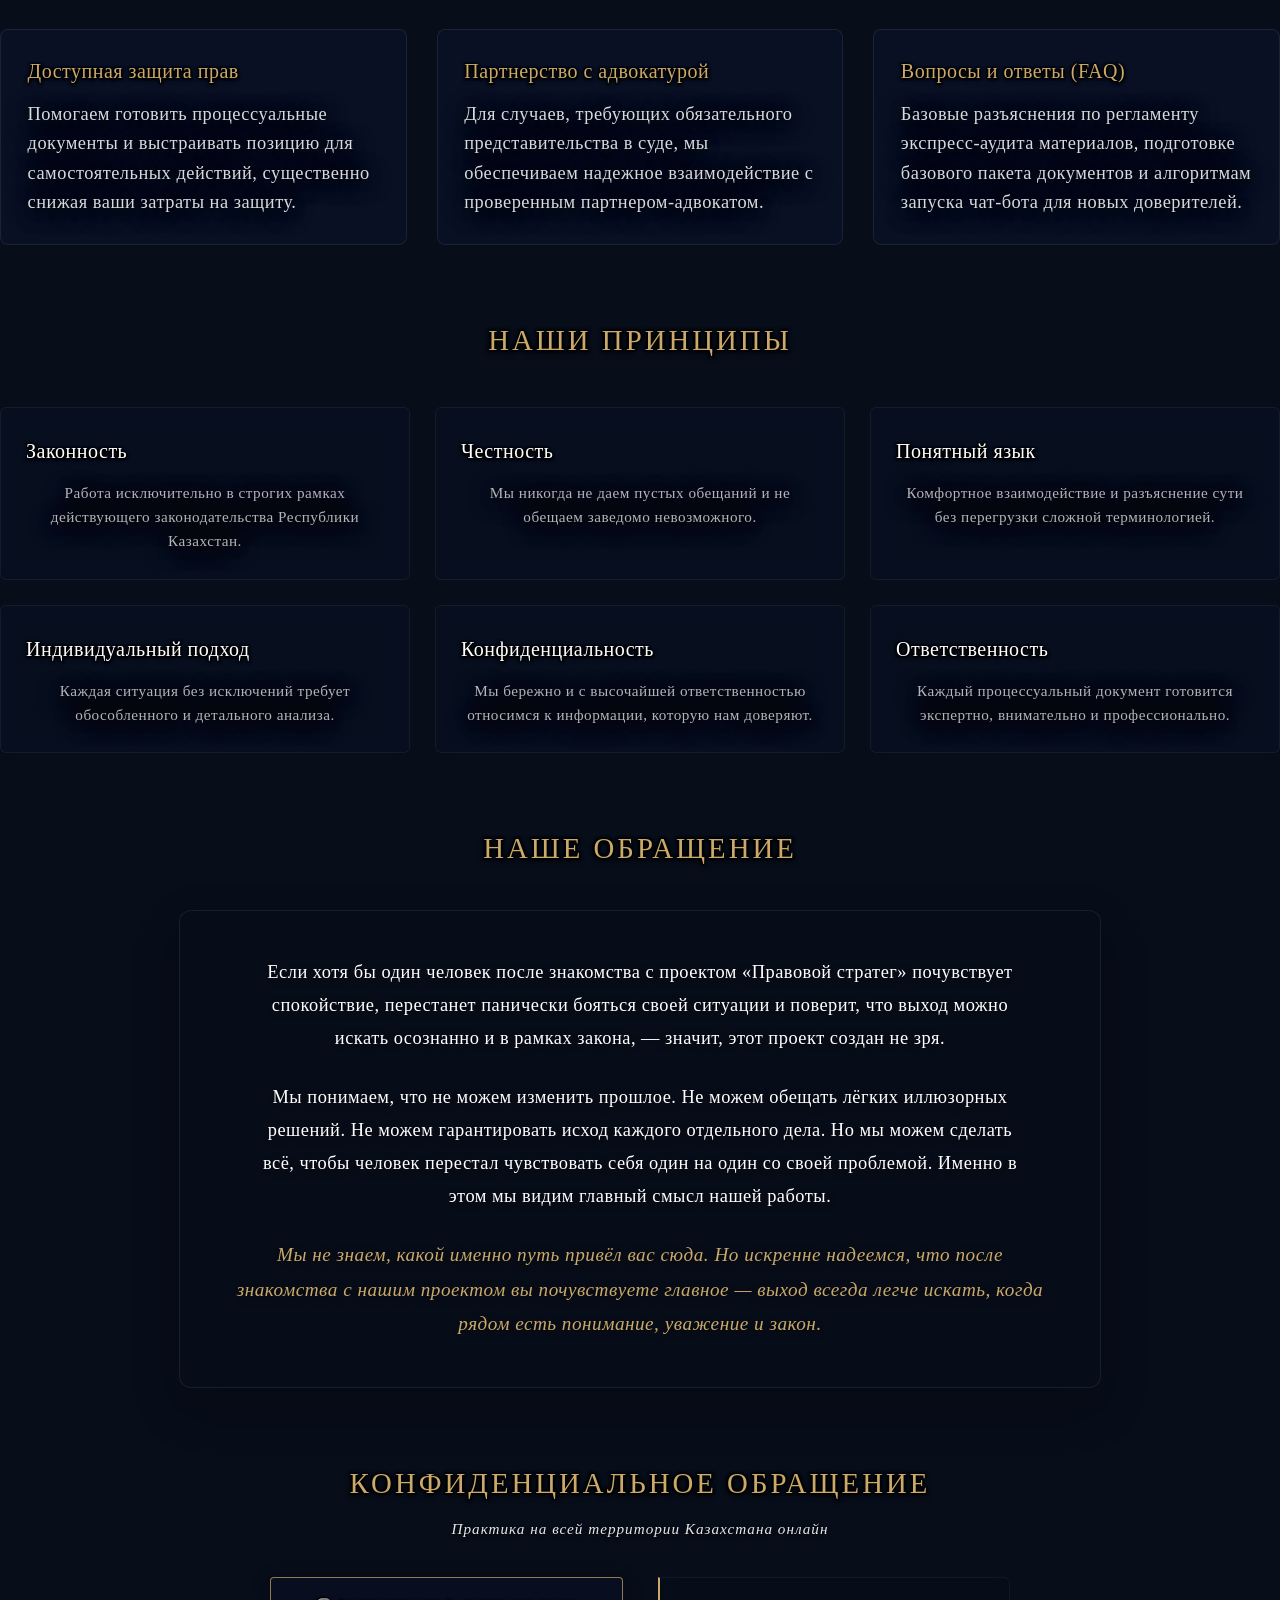
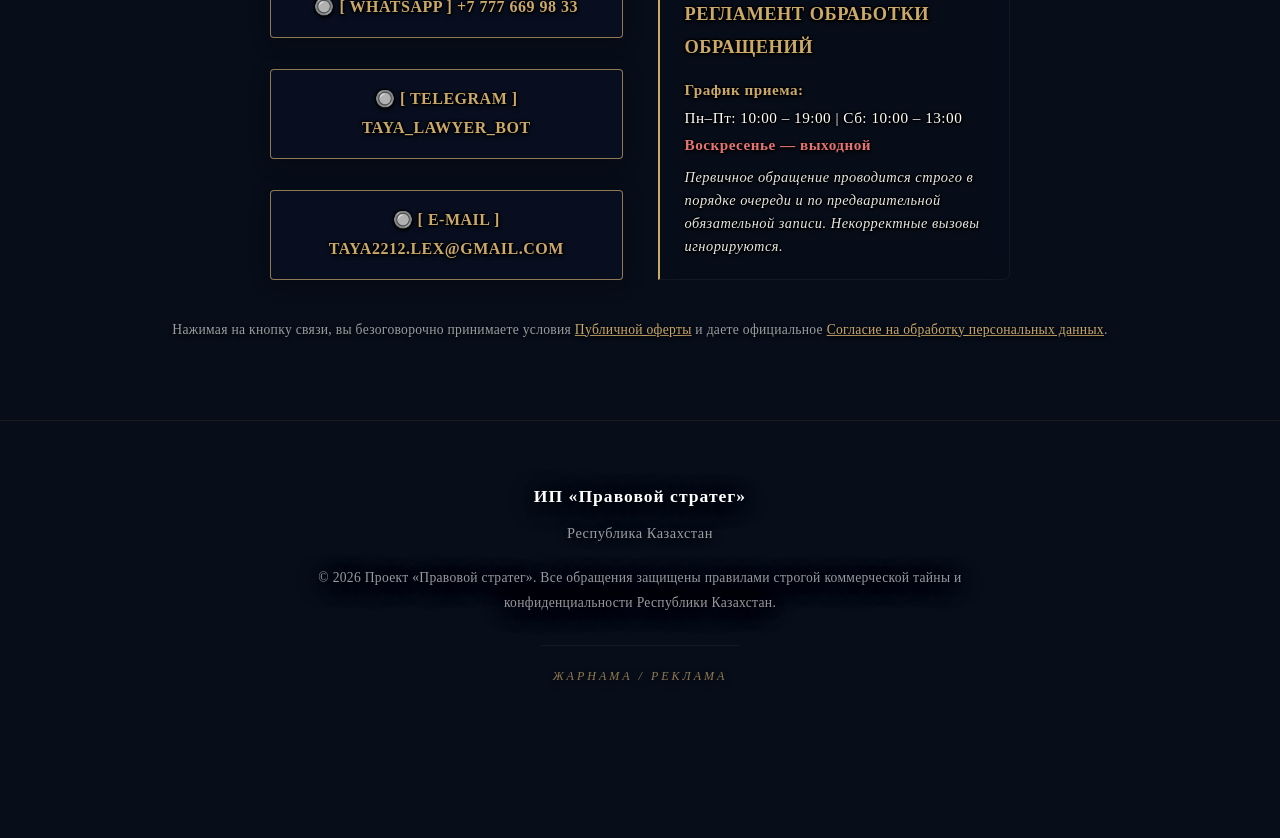
==== commit 6a57ad9f: "Update index.html" ====
--- a/index.html
+++ b/index.html
@@ -43,13 +43,13 @@
                          0 2px 4px #000000 !important;
         }
 
-              .nav-panel {
+                     .nav-panel {
             display: flex !important;
-            justify-content: flex-end !important; /* Намертво прижимает кнопки к правому углу */
+            justify-content: space-between !important;
             align-items: center !important;
-            max-width: 1200px !important;
+            max-width: 100% !important; /* Намертво раздвигает элементы по крайним углам экрана */
             margin: 0 auto !important;
-            padding: 20px 40px !important;
+            padding: 20px 40px !important; /* Элегантный воздушный отступ от рамок монитора */
             width: 100% !important;
             box-sizing: border-box !important;
         }
